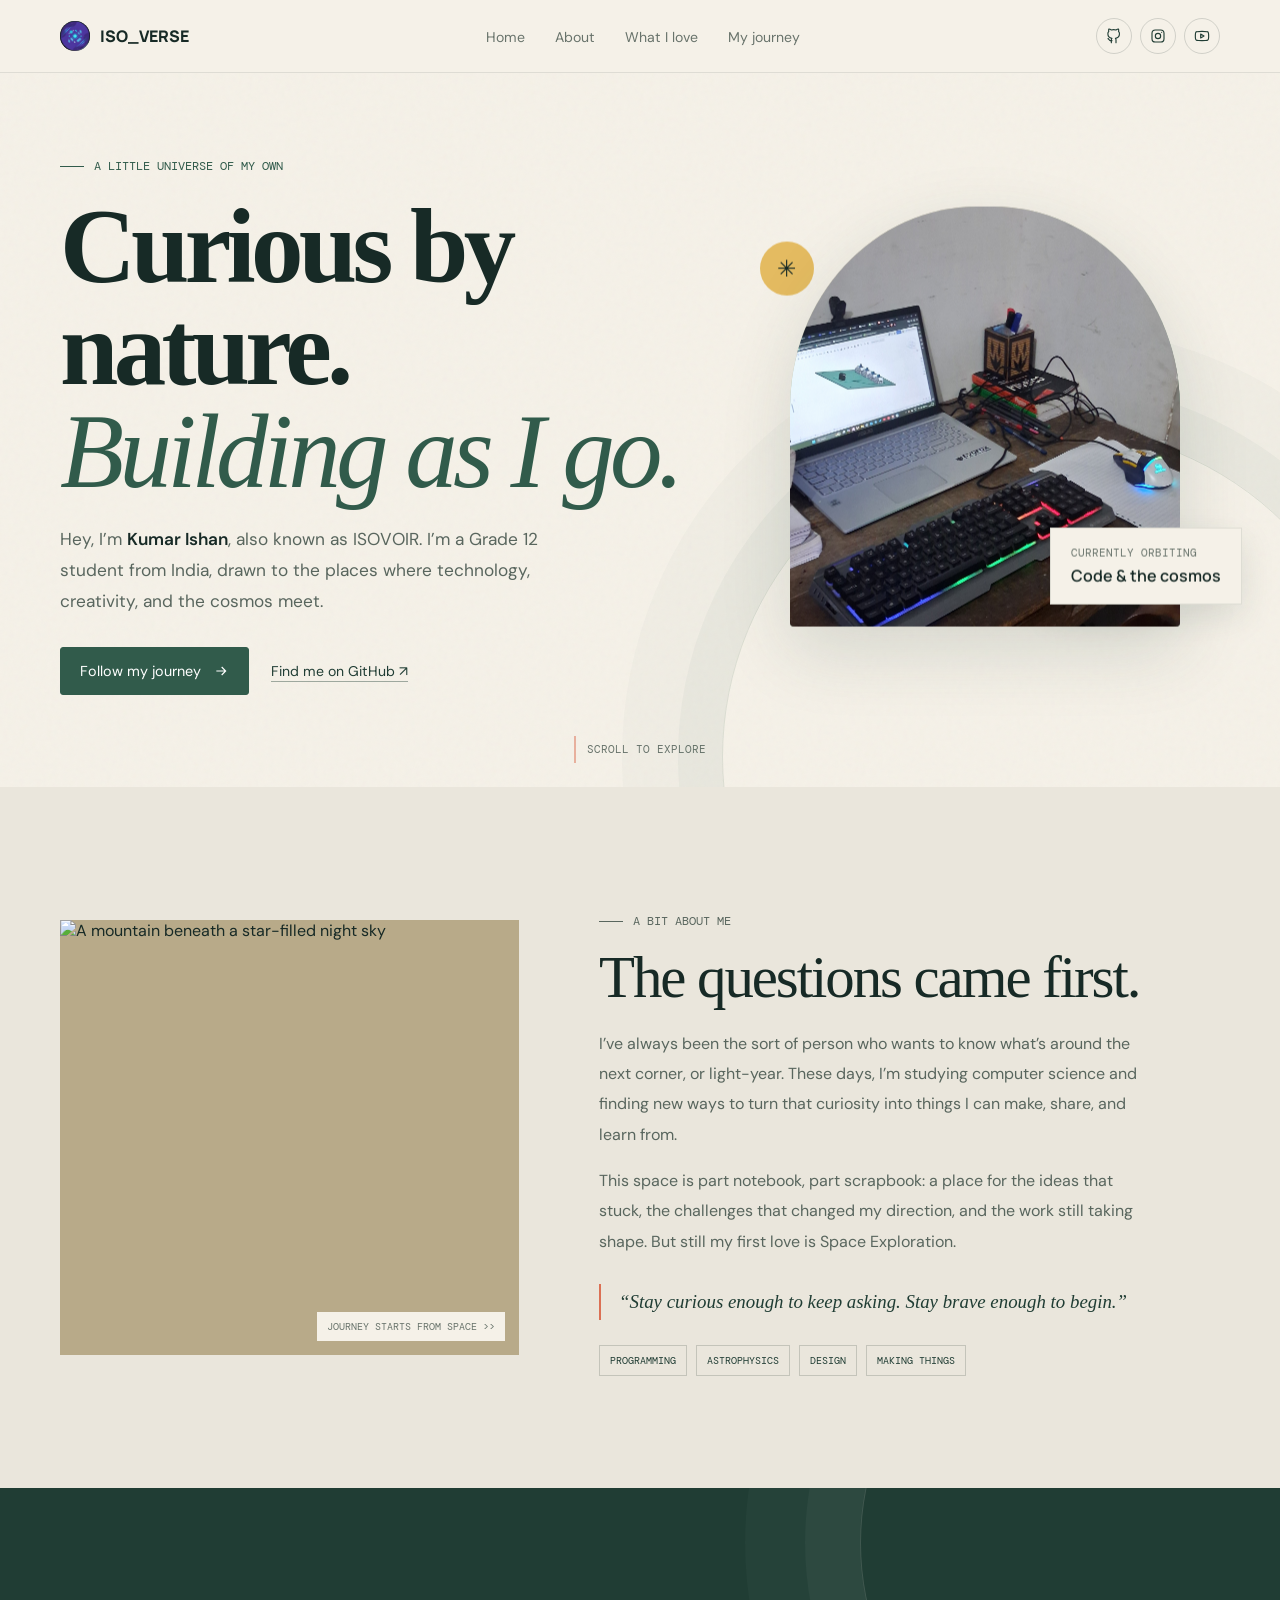
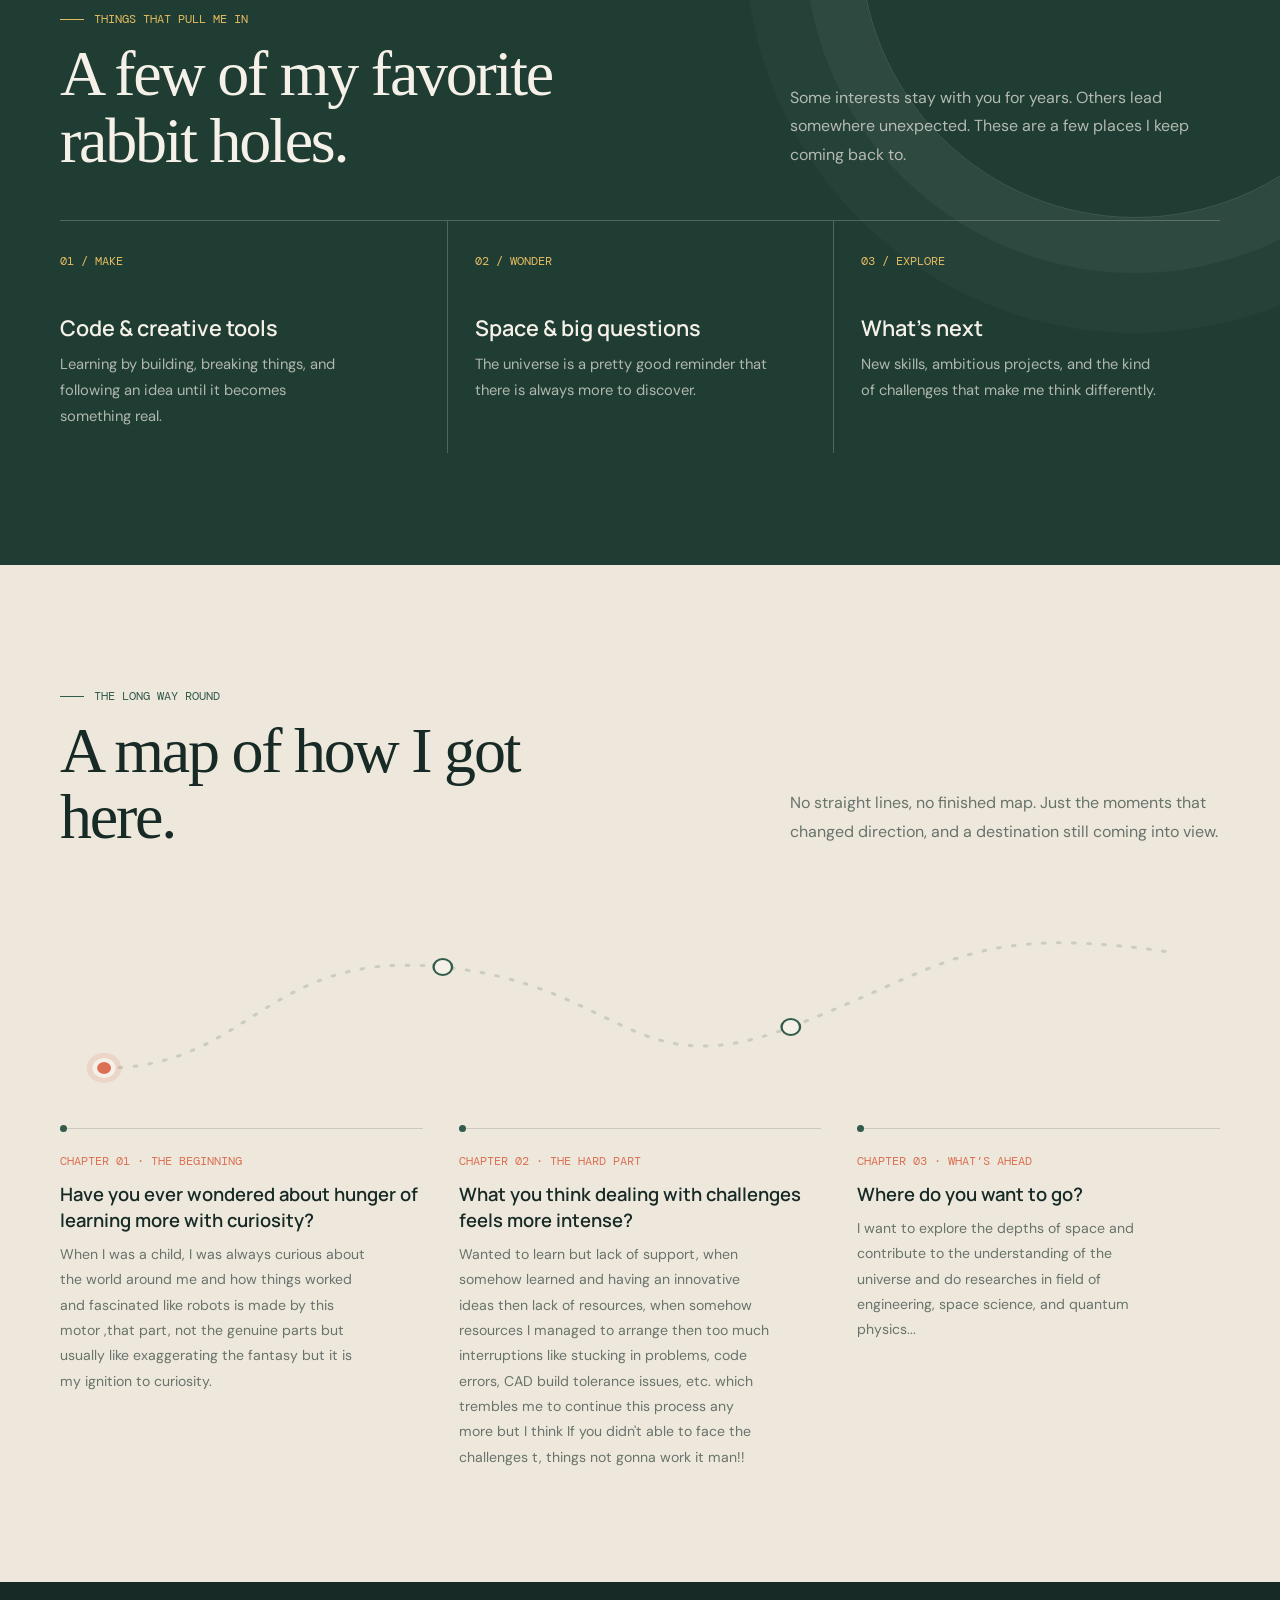
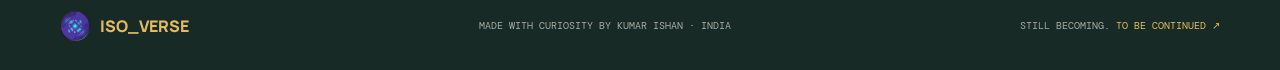
==== ISO_VERSE/index.html @ 8a327688 "fix: rename main.html to index.html" ====
<!DOCTYPE html>
<html lang="en">
<head>
    <meta charset="UTF-8">
    <meta name="viewport" content="width=device-width, initial-scale=1.0">
    <meta name="theme-color" content="#f5f1e8">
    <meta name="description" content="A small corner of the internet by Kumar Ishan: curious about code, the cosmos, and everything in between.">
    <title>ISO_VERSE — Kumar Ishan</title>
    <link rel="preconnect" href="https://fonts.googleapis.com">
    <link rel="preconnect" href="https://fonts.gstatic.com" crossorigin>
    <link href="https://fonts.googleapis.com/css2?family=DM+Mono:wght@400;500&family=DM+Sans:wght@400;500;600;700&family=Manrope:wght@400;500;600;700;800&display=swap" rel="stylesheet">
    <link rel="stylesheet" href="style.css">
</head>
<body>
    <header class="site-header">
        <nav class="shell nav-wrap" aria-label="Main navigation">
            <a class="wordmark" href="#home" aria-label="ISO_VERSE home"><span class="wordmark-mark"><img src="Screenshot_20260929_204925_Instagram.jpg" alt="IV" class="woimg"></span> ISO_VERSE</a>
            <ul class="nav-links">
                <li><a href="#home">Home</a></li>
                <li><a href="#about">About</a></li>
                <li><a href="#now">What I love</a></li>
                <li><a href="#journey">My journey</a></li>
            </ul>
            <div class="nav-social" aria-label="Social profiles">
                <a class="icon-link" href="https://github.com/kumarishan0825" target="_blank" rel="noreferrer" aria-label="GitHub, kumarishan0825">
                    <svg viewBox="0 0 24 24" aria-hidden="true"><path d="M9 19c-4.3 1.4-4.3-2.5-6-3m12 6v-3.9a3.4 3.4 0 0 0-.9-2.6c3-.3 6.1-1.5 6.1-6.7A5.2 5.2 0 0 0 18.8 5a4.8 4.8 0 0 0-.1-3.5S17.5 1.2 15 3a13.3 13.3 0 0 0-7 0C5.5 1.2 4.3 1.5 4.3 1.5A4.8 4.8 0 0 0 4.2 5 5.2 5.2 0 0 0 2.8 8.8c0 5.2 3.1 6.4 6.1 6.7A3.4 3.4 0 0 0 8 18v4"/></svg>
                </a>
                <a class="icon-link" href="https://instagram.com/isovoir" target="_blank" rel="noreferrer" aria-label="Instagram, isovoir">
                    <svg viewBox="0 0 24 24" aria-hidden="true"><rect x="3" y="3" width="18" height="18" rx="5"/><circle cx="12" cy="12" r="4"/><path d="M17.5 6.5h.01"/></svg>
                </a>
                <a class="icon-link" href="https://youtube.com/@IsoVoir" target="_blank" rel="noreferrer" aria-label="YouTube, IsoVoir">
                    <svg viewBox="0 0 24 24" aria-hidden="true"><path d="M22 12s0-3.2-.4-4.7a2.5 2.5 0 0 0-1.8-1.8C18.2 5 12 5 12 5s-6.2 0-7.8.5a2.5 2.5 0 0 0-1.8 1.8C2 8.8 2 12 2 12s0 3.2.4 4.7a2.5 2.5 0 0 0 1.8 1.8C5.8 19 12 19 12 19s6.2 0 7.8-.5a2.5 2.5 0 0 0 1.8-1.8C22 15.2 22 12 22 12Z"/><path d="m10 9 5 3-5 3z"/></svg>
                </a>
            </div>
        </nav>
    </header>

    <main>
        <section class="hero" id="home" aria-labelledby="hero-title">
            <div class="shell hero-grid">
                <div class="hero-copy">
                    <p class="eyebrow">A little universe of my own</p>
                    <h1 id="hero-title">Curious by nature.<br><em>Building as I go.</em></h1>
                    <p class="hero-intro">Hey, I’m <strong>Kumar Ishan</strong>, also known as ISOVOIR. I’m a Grade 12 student from India, drawn to the places where technology, creativity, and the cosmos meet.</p>
                    <div class="hero-actions">
                        <a class="button" href="#journey">Follow my journey <svg viewBox="0 0 24 24" aria-hidden="true"><path d="M5 12h14M13 6l6 6-6 6"/></svg></a>
                        <a class="text-link" href="https://github.com/kumarishan0825" target="_blank" rel="noreferrer">Find me on GitHub ↗</a>
                    </div>
                </div>
                <div class="hero-visual" data-parallax="0.035" aria-label="Portrait image area">
                    <span class="orbit-star" aria-hidden="true">✳</span>
                    <div class="portrait-frame">
                        <img src="inter.jpg" alt="Portrait of Kumar Ishan" onerror="this.hidden=true; this.parentElement.classList.add('is-empty')">
                        <span class="portrait-placeholder">Portrait slot · add your photo as inter.jpg</span>
                    </div>
                    <div class="orbit-note"><span>Currently orbiting</span><strong>Code &amp; the cosmos</strong></div>
                </div>
            </div>
            <div class="scroll-cue" aria-hidden="true">Scroll to explore</div>
        </section>

        <section class="section about" id="about" aria-labelledby="about-title">
            <div class="shell about-grid">
                <div class="about-image reveal">
                    <img src="https://images.unsplash.com/photo-1519681393784-d120267933ba?auto=format&fit=crop&w=1000&q=85" alt="A mountain beneath a star-filled night sky" loading="lazy">
                    <span class="image-caption">Journey starts from space >></span>
                </div>
                <div class="about-copy reveal">
                    <p class="eyebrow">A bit about me</p>
                    <h2 id="about-title">The questions came first.</h2>
                    <p>I’ve always been the sort of person who wants to know what’s around the next corner, or light-year. These days, I’m studying computer science and finding new ways to turn that curiosity into things I can make, share, and learn from.</p>
                    <p>This space is part notebook, part scrapbook: a place for the ideas that stuck, the challenges that changed my direction, and the work still taking shape. But still my first love is Space Exploration.</p>
                    <blockquote>“Stay curious enough to keep asking. Stay brave enough to begin.”</blockquote>
                    <div class="interest-row" aria-label="Interests">
                        <span class="tag">Programming</span><span class="tag">Astrophysics</span><span class="tag">Design</span><span class="tag">Making things</span>
                    </div>
                </div>
            </div>
        </section>

        <section class="section now" id="now" aria-labelledby="now-title">
            <div class="shell">
                <div class="section-heading reveal">
                    <div><p class="eyebrow">Things that pull me in</p><h2 id="now-title">A few of my favorite rabbit holes.</h2></div>
                    <p>Some interests stay with you for years. Others lead somewhere unexpected. These are a few places I keep coming back to.</p>
                </div>
                <div class="now-grid reveal">
                    <article class="now-item"><span class="now-number">01 / MAKE</span><h3>Code &amp; creative tools</h3><p>Learning by building, breaking things, and following an idea until it becomes something real.</p></article>
                    <article class="now-item"><span class="now-number">02 / WONDER</span><h3>Space &amp; big questions</h3><p>The universe is a pretty good reminder that there is always more to discover.</p></article>
                    <article class="now-item"><span class="now-number">03 / EXPLORE</span><h3>What’s next</h3><p>New skills, ambitious projects, and the kind of challenges that make me think differently.</p></article>
                </div>
            </div>
        </section>

        <section class="section journey" id="journey" aria-labelledby="journey-title">
            <div class="shell">
                <div class="section-heading reveal">
                    <div><p class="eyebrow">The long way round</p><h2 id="journey-title">A map of how I got here.</h2></div>
                    <p>No straight lines, no finished map. Just the moments that changed direction, and a destination still coming into view.</p>
                </div>
                <div class="journey-map reveal" aria-label="An animated path connecting three chapters of Kumar Ishan's journey">
                    <svg class="map-svg" viewBox="0 0 1000 235" preserveAspectRatio="none" role="img" aria-labelledby="map-title map-desc">
                        <title id="map-title">My journey so far</title>
                        <desc id="map-desc">A curved route connects an early curiosity, a learning challenge, and a future goal. A marker travels along the route as you scroll.</desc>
                        <path class="map-base" d="M38 174 C165 174 176 55 330 73 S493 194 630 133 S785 28 962 59"/>
                        <path class="map-progress" d="M38 174 C165 174 176 55 330 73 S493 194 630 133 S785 28 962 59"/>
                        <circle class="map-stop" cx="38" cy="174" r="8"/><circle class="map-stop" cx="330" cy="73" r="8"/><circle class="map-stop" cx="630" cy="133" r="8"/>
                        <circle class="map-marker-halo" cx="0" cy="0" r="15"/><circle class="map-marker" cx="0" cy="0" r="8"/>
                    </svg>
                </div>
                <div class="journey-stops reveal">
                    <article class="journey-stop"><span class="year">CHAPTER 01 · THE BEGINNING</span><h3>Have you ever wondered about hunger of learning more with curiosity?</h3><p>When I was a child, I was always curious about the world around me and how things worked and fascinated like robots is made by this motor ,that part, not the genuine parts but usually like exaggerating the fantasy but it is my ignition to curiosity.</p></article>
                    <article class="journey-stop"><span class="year">CHAPTER 02 · THE HARD PART</span><h3>What you think dealing with challenges feels more intense?</h3><p>Wanted to learn but lack of support, when somehow learned and having an innovative ideas then lack of resources, when somehow resources I managed to arrange then too much interruptions like stucking in problems, code errors, CAD build tolerance issues, etc. which trembles me to continue this process any more but I think If you didn't able to face the challenges t, things not gonna work it man!!</p></article>
                    <article class="journey-stop"><span class="year">CHAPTER 03 · WHAT’S AHEAD</span><h3>Where do you want to go?</h3><p>I want to explore the depths of space and contribute to the understanding of the universe and do researches in field of engineering, space science, and quantum physics...</p></article>
                </div>


        </section>
    </main>

    <footer class="site-footer">
        <div class="shell footer-inner"><a class="wordmark" href="#home"><span class="wordmark-mark"><img src="Screenshot_20260929_204925_Instagram.jpg" alt="IV" class="woimg"></span> ISO_VERSE</a><span class="footer-note">Made with curiosity by Kumar Ishan · India</span><span class="footer-note">Still becoming. <a href="#journey">To be continued ↗</a></span></div>
    </footer>

    <script src="script.js"></script>
</body>
</html>
---- ISO_VERSE/style.css ----
:root {
            color-scheme: light;
            --paper: #f5f1e8;
            --ink: #172a26;
            --muted: #68736b;
            --green: #315b4b;
            --green-dark: #203d34;
            --coral: #db7054;
            --yellow: #e4bb61;
            --line: rgba(23, 42, 38, .16);
            --serif: Georgia, "Times New Roman", serif;
            --sans: "DM Sans", sans-serif;
            --display: "Manrope", sans-serif;
            --mono: "DM Mono", monospace;
            --page-width: 1160px;
        }

        *, *::before, *::after { box-sizing: border-box; }
        html { scroll-behavior: smooth; scroll-padding-top: 94px; }
        body {
            margin: 0;
            background: var(--paper);
            color: var(--ink);
            font-family: var(--sans);
            -webkit-font-smoothing: antialiased;
        }
        body::before {
            position: fixed;
            inset: 0;
            z-index: -1;
            pointer-events: none;
            content: "";
            opacity: .24;
            background-image: url("data:image/svg+xml,%3Csvg viewBox='0 0 180 180' xmlns='http://www.w3.org/2000/svg'%3E%3Cfilter id='n'%3E%3CfeTurbulence type='fractalNoise' baseFrequency='.92' numOctaves='3' stitchTiles='stitch'/%3E%3C/filter%3E%3Crect width='100%25' height='100%25' filter='url(%23n)' opacity='.13'/%3E%3C/svg%3E");
        }
        a { color: inherit; }
        img { display: block; max-width: 100%; }
        .shell { width: min(var(--page-width), calc(100% - 64px)); margin-inline: auto; }
        .eyebrow, .nav-label, .section-index, .tag, .year, .footer-note {
            font-family: var(--mono);
            font-size: .72rem;
            letter-spacing: 0;
            text-transform: uppercase;
        }
        .eyebrow { display: flex; align-items: center; gap: 10px; color: var(--green); }
        .eyebrow::before { width: 24px; height: 1px; background: currentColor; content: ""; }

        .site-header {
            position: sticky;
            top: 0;
            z-index: 10;
            border-bottom: 1px solid rgba(23, 42, 38, .1);
            background: rgba(245, 241, 232, .9);
            backdrop-filter: blur(16px);
        }
        .nav-wrap { min-height: 72px; display: flex; align-items: center; justify-content: space-between; gap: 24px; }
        .wordmark { display: inline-flex; align-items: center; gap: 10px; text-decoration: none; font: 800 1rem var(--display); }
        .wordmark-mark { width: 30px; aspect-ratio: 1; display: grid; place-items: center; border-radius: 50%; background: var(--green); color: var(--paper); font: 500 .78rem var(--mono); }
        .nav-links { display: flex; align-items: center; gap: 30px; margin: 0; padding: 0; list-style: none; }
        .nav-links a { color: var(--muted); font-size: .88rem; text-decoration: none; transition: color .2s ease; }
        .nav-links a:hover, .nav-links a[aria-current="location"] { color: var(--coral); }
        .nav-social { display: flex; gap: 8px; }
        .icon-link { width: 36px; height: 36px; display: grid; place-items: center; border: 1px solid var(--line); border-radius: 50%; color: var(--green-dark); transition: color .2s, background .2s, transform .2s; }
        .icon-link:hover { transform: translateY(-2px); background: var(--green); color: white; }
        .icon-link svg { width: 16px; height: 16px; fill: none; stroke: currentColor; stroke-width: 1.7; stroke-linecap: round; stroke-linejoin: round; }

        .hero { position: relative; min-height: 670px; display: grid; align-items: center; overflow: hidden; }
        .hero::after { position: absolute; right: -8vw; bottom: -300px; width: 660px; aspect-ratio: 1; border: 1px solid rgba(49, 91, 75, .13); border-radius: 50%; box-shadow: 0 0 0 44px rgba(49, 91, 75, .035), 0 0 0 100px rgba(49, 91, 75, .025); content: ""; pointer-events: none; }
        .hero-grid { position: relative; z-index: 1; display: grid; grid-template-columns: 1.15fr .85fr; align-items: center; gap: 54px; padding-block: 74px 92px; }
        .hero-copy { animation: arrive .8s both; }
        .hero h1 { max-width: 760px; margin: 22px 0 20px; font: 600 clamp(3.5rem, 8.2vw, 7.15rem)/.98 var(--serif); letter-spacing: -.045em; }
        .hero h1 em { color: var(--green); font-weight: 400; }
        .hero-intro { max-width: 510px; margin: 0; color: #59665e; font-size: 1.08rem; line-height: 1.8; }
        .hero-intro strong { color: var(--ink); font-weight: 600; }
        .hero-actions { display: flex; flex-wrap: wrap; align-items: center; gap: 22px; margin-top: 30px; }
        .button { display: inline-flex; min-height: 48px; align-items: center; justify-content: center; gap: 12px; padding: 0 19px; border: 1px solid var(--green); border-radius: 3px; background: var(--green); color: white; font-size: .9rem; text-decoration: none; transition: background .2s, transform .2s; }
        .button:hover { transform: translateY(-2px); background: var(--green-dark); }
        .button svg { width: 16px; height: 16px; fill: none; stroke: currentColor; stroke-width: 1.7; }
        .text-link { color: var(--green-dark); font-size: .88rem; text-decoration-color: rgba(32, 61, 52, .4); text-underline-offset: 5px; }
        .hero-visual { position: relative; min-height: 440px; display: grid; place-items: center; animation: arrive .9s .12s both; }
        .portrait-frame { position: relative; width: min(100%, 390px); height: 420px; overflow: hidden; border-radius: 48% 48% 4px 4px; background: linear-gradient(150deg, #d7c49a 0%, #78907a 45%, #304f45 100%); box-shadow: 0 24px 70px rgba(32, 61, 52, .15); }
        .portrait-frame img { width: 100%; height: 100%; object-fit: cover; object-position: center; }
        .portrait-placeholder { position: absolute; inset: auto 0 0; display: none; min-height: 36%; align-items: end; padding: 22px; background: linear-gradient(transparent, rgba(23, 42, 38, .68)); color: white; font: .72rem var(--mono); text-transform: uppercase; }
        .portrait-frame.is-empty .portrait-placeholder { display: flex; }
        .orbit-note { position: absolute; right: -22px; bottom: 32px; max-width: 205px; padding: 17px 20px; border: 1px solid rgba(23, 42, 38, .1); background: var(--paper); box-shadow: 0 12px 34px rgba(32, 61, 52, .12); }
        .orbit-note span { display: block; color: var(--muted); font: .67rem var(--mono); text-transform: uppercase; }
        .orbit-note strong { display: block; margin-top: 5px; font: 600 1rem var(--display); }
        .orbit-star { position: absolute; top: 45px; left: 10px; width: 54px; height: 54px; display: grid; place-items: center; border-radius: 50%; background: var(--yellow); color: var(--ink); font-size: 1.45rem; }
        .scroll-cue { position: absolute; bottom: 24px; left: 50%; display: flex; align-items: center; gap: 11px; transform: translateX(-50%); color: var(--muted); font: .66rem var(--mono); text-transform: uppercase; }
        .scroll-cue::before { width: 1px; height: 27px; background: var(--coral); content: ""; }

        .section { padding-block: 112px; }
        .section-heading { display: grid; grid-template-columns: 1fr 1fr; align-items: end; gap: 36px; margin-bottom: 46px; }
        .section-heading h2 { max-width: 570px; margin: 14px 0 0; font: 500 clamp(2.6rem, 5vw, 4.7rem)/1.04 var(--serif); letter-spacing: -.035em; }
        .section-heading > p { max-width: 430px; justify-self: end; margin: 0 0 4px; color: var(--muted); font-size: 1rem; line-height: 1.8; }

        .about { background: #eae6dc; }
        .about-grid { display: grid; grid-template-columns: .85fr 1.15fr; align-items: center; gap: 80px; }
        .about-image { position: relative; min-height: 435px; overflow: hidden; background: #b8aa89; }
        .about-image img { position: absolute; width: 100%; height: 100%; object-fit: cover; }
        .image-caption { position: absolute; right: 14px; bottom: 14px; padding: 8px 10px; background: var(--paper); color: var(--muted); font: .64rem var(--mono); text-transform: uppercase; }
        .about-copy h2 { margin: 14px 0 20px; font: 500 clamp(2.45rem, 4.6vw, 4.25rem)/1.05 var(--serif); letter-spacing: -.035em; }
        .about-copy > p { max-width: 540px; color: #59665e; line-height: 1.9; }
        .about-copy blockquote { margin: 27px 0 0; padding: 3px 0 3px 18px; border-left: 2px solid var(--coral); color: var(--green-dark); font: italic 1.18rem/1.6 var(--serif); }
        .interest-row { display: flex; flex-wrap: wrap; gap: 9px; margin-top: 25px; }
        .tag { padding: 8px 10px; border: 1px solid rgba(23, 42, 38, .18); color: var(--green-dark); font-size: .65rem; }

        .now { position: relative; overflow: hidden; background: var(--green-dark); color: var(--paper); }
        .now::before { position: absolute; top: -220px; right: -130px; width: 550px; aspect-ratio: 1; border: 1px solid rgba(245, 241, 232, .15); border-radius: 50%; box-shadow: 0 0 0 55px rgba(245, 241, 232, .035), 0 0 0 115px rgba(245, 241, 232, .025); content: ""; }
        .now .eyebrow { color: var(--yellow); }
        .now .section-heading > p { color: rgba(245, 241, 232, .69); }
        .now-grid { position: relative; display: grid; grid-template-columns: repeat(3, 1fr); gap: 0; border-top: 1px solid rgba(245, 241, 232, .23); }
        .now-item { min-height: 230px; padding: 28px 28px 24px 0; }
        .now-item + .now-item { padding-left: 27px; border-left: 1px solid rgba(245, 241, 232, .23); }
        .now-number { color: var(--yellow); font: .72rem var(--mono); }
        .now-item h3 { margin: 43px 0 10px; font: 600 1.35rem var(--display); }
        .now-item p { max-width: 300px; margin: 0; color: rgba(245, 241, 232, .68); font-size: .92rem; line-height: 1.75; }

        .journey { position: relative; overflow: hidden; background: #eee8dc; }
        .journey .section-heading { margin-bottom: 23px; }
        .journey-map { position: relative; margin-top: 22px; padding: 20px 0 0; }
        .map-svg { display: block; width: 100%; height: 235px; overflow: visible; }
        .map-base, .map-progress { fill: none; stroke-linecap: round; stroke-width: 3; }
        .map-base { stroke: rgba(49, 91, 75, .19); stroke-dasharray: 2 11; }
        .map-progress { stroke: var(--coral); stroke-width: 2.5; }
        .map-marker { fill: var(--coral); stroke: var(--paper); stroke-width: 4; }
        .map-marker-halo { fill: rgba(219, 112, 84, .16); }
        .map-stop { fill: var(--paper); stroke: var(--green); stroke-width: 2; }
        .journey-stops { display: grid; grid-template-columns: repeat(3, 1fr); gap: 36px; margin-top: -1px; }
        .journey-stop { position: relative; padding-top: 20px; border-top: 1px solid var(--line); }
        .journey-stop::before { position: absolute; top: -4px; left: 0; width: 7px; height: 7px; border-radius: 50%; background: var(--green); content: ""; }
        .year { color: var(--coral); }
        .journey-stop h3 { margin: 11px 0 9px; font: 600 1.15rem var(--display); }
        .journey-stop p { max-width: 310px; margin: 0; color: var(--muted); font-size: .88rem; line-height: 1.8; }
        .journey-tip { display: inline-block; margin-top: 35px; color: var(--muted); font: .66rem var(--mono); text-transform: uppercase; }

        .site-footer { padding-block: 29px; background: var(--ink); color: var(--paper); }
        .footer-inner { display: flex; align-items: center; justify-content: space-between; gap: 24px; }
        .footer-note { color: rgba(245, 241, 232, .65); font-size: .64rem; }
        .footer-inner a { color: var(--yellow); text-decoration: none; }
        .reveal { opacity: 0; transform: translateY(22px); transition: opacity .7s ease, transform .7s ease; }
        .reveal.is-visible { opacity: 1; transform: translateY(0); }
        @keyframes arrive { from { opacity: 0; transform: translateY(14px); } to { opacity: 1; transform: translateY(0); } }
        @media (min-width: 1400px) { .hero { min-height: 740px; } }
        @media (max-width: 820px) {
            .shell { width: min(100% - 40px, var(--page-width)); }
            .nav-links { gap: 16px; }
            .hero { min-height: 0; }
            .hero-grid { grid-template-columns: 1fr .82fr; gap: 22px; padding-block: 75px 100px; }
            .hero-visual { min-height: 360px; }
            .portrait-frame { height: 340px; }
            .orbit-note { right: -10px; }
            .section { padding-block: 85px; }
            .about-grid { gap: 40px; }
            .about-image { min-height: 380px; }
        }
        @media (max-width: 620px) {
            html { scroll-padding-top: 78px; }
            .shell { width: calc(100% - 36px); }
            .nav-wrap { min-height: 64px; flex-wrap: wrap; gap: 0; padding-block: 9px; }
            .wordmark { font-size: .92rem; }
            .nav-social { margin-left: auto; }
            .nav-links { order: 3; width: 100%; justify-content: space-between; gap: 8px; padding-top: 8px; }
            .nav-links a { font-size: .78rem; }
            .icon-link { width: 31px; height: 31px; }
            .hero-grid { grid-template-columns: 1fr; gap: 35px; padding-block: 62px 92px; }
            .hero h1 { max-width: 500px; font-size: clamp(3.5rem, 17vw, 5.2rem); }
            .hero-intro { font-size: 1rem; }
            .hero-visual { width: min(100%, 390px); min-height: 365px; justify-self: center; }
            .portrait-frame { width: 78%; height: 355px; }
            .orbit-star { left: 0; top: 32px; }
            .orbit-note { right: 0; bottom: 20px; }
            .scroll-cue { bottom: 20px; }
            .section { padding-block: 72px; }
            .section-heading { grid-template-columns: 1fr; gap: 17px; margin-bottom: 34px; }
            .section-heading h2 { font-size: clamp(2.6rem, 12vw, 3.7rem); }
            .section-heading > p { justify-self: start; }
            .about-grid { grid-template-columns: 1fr; gap: 35px; }
            .about-image { min-height: 330px; }
            .about-copy h2 { font-size: 3rem; }
            .now-grid { grid-template-columns: 1fr; }
            .now-item { min-height: auto; padding: 24px 0; }
            .now-item + .now-item { padding-left: 0; border-left: 0; border-top: 1px solid rgba(245, 241, 232, .23); }
            .now-item h3 { margin-top: 22px; }
            .map-svg { height: 150px; }
            .journey-stops { grid-template-columns: 1fr; gap: 25px; }
            .journey-stop p { max-width: 100%; }
            .journey-tip { line-height: 1.7; }
            .footer-inner { align-items: flex-start; flex-direction: column; gap: 10px; }
        }
        @media (prefers-reduced-motion: reduce) {
            *, *::before, *::after { scroll-behavior: auto !important; animation-duration: .01ms !important; animation-iteration-count: 1 !important; transition-duration: .01ms !important; }
            .reveal { opacity: 1; transform: none; }
        }

        .woimg{
            border-radius: 50%;
        }
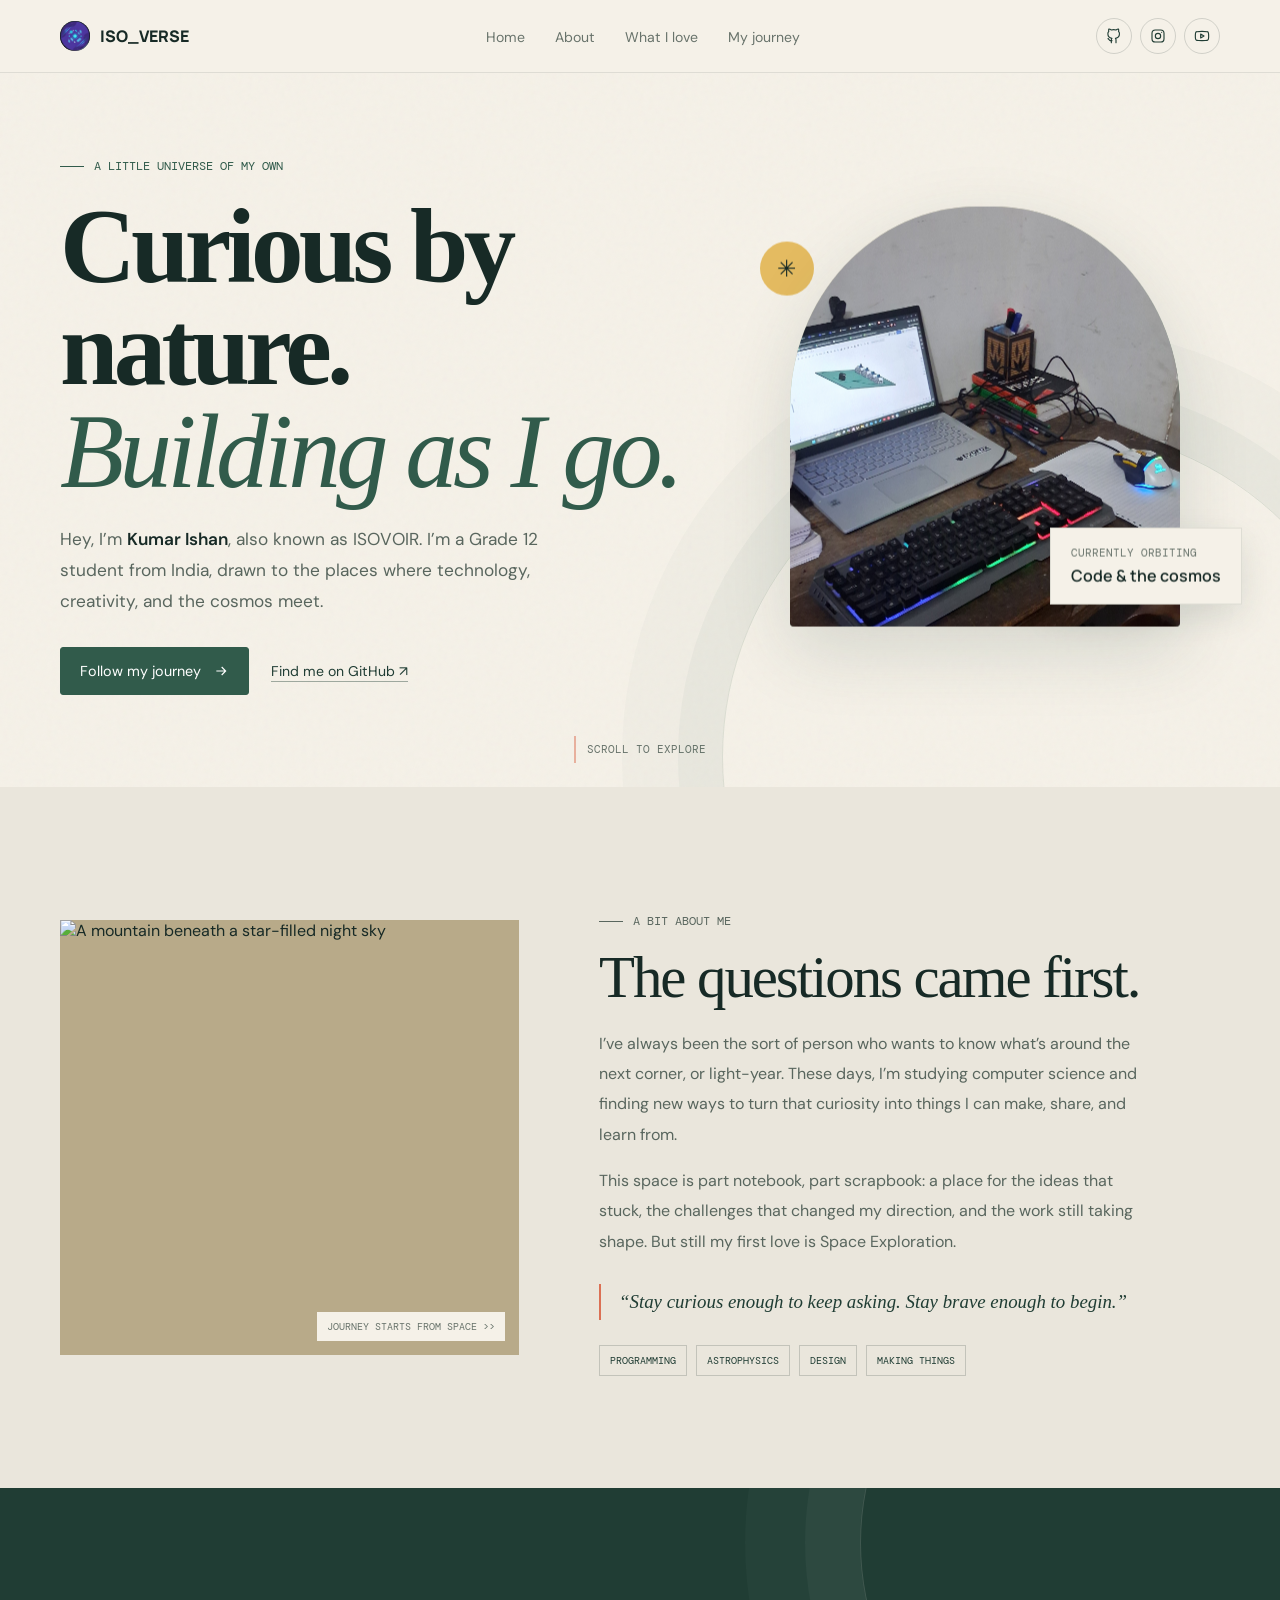
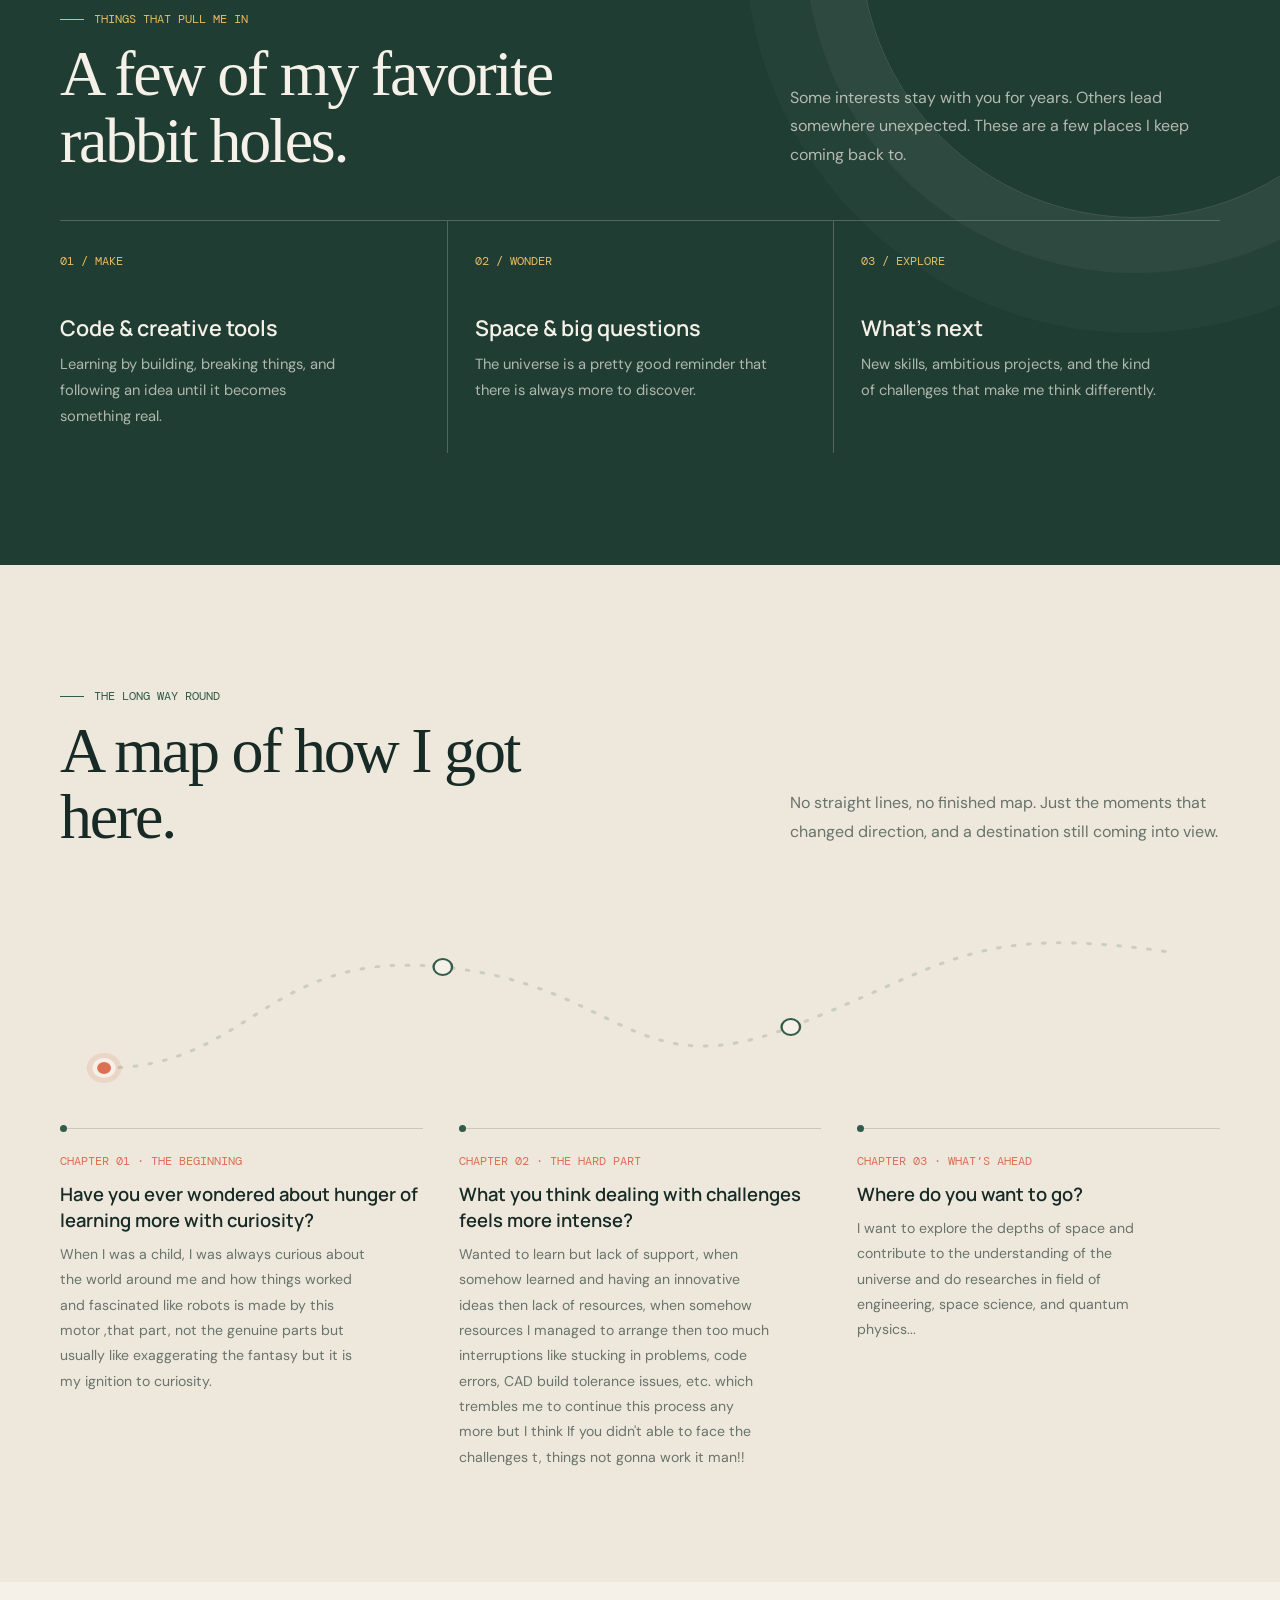
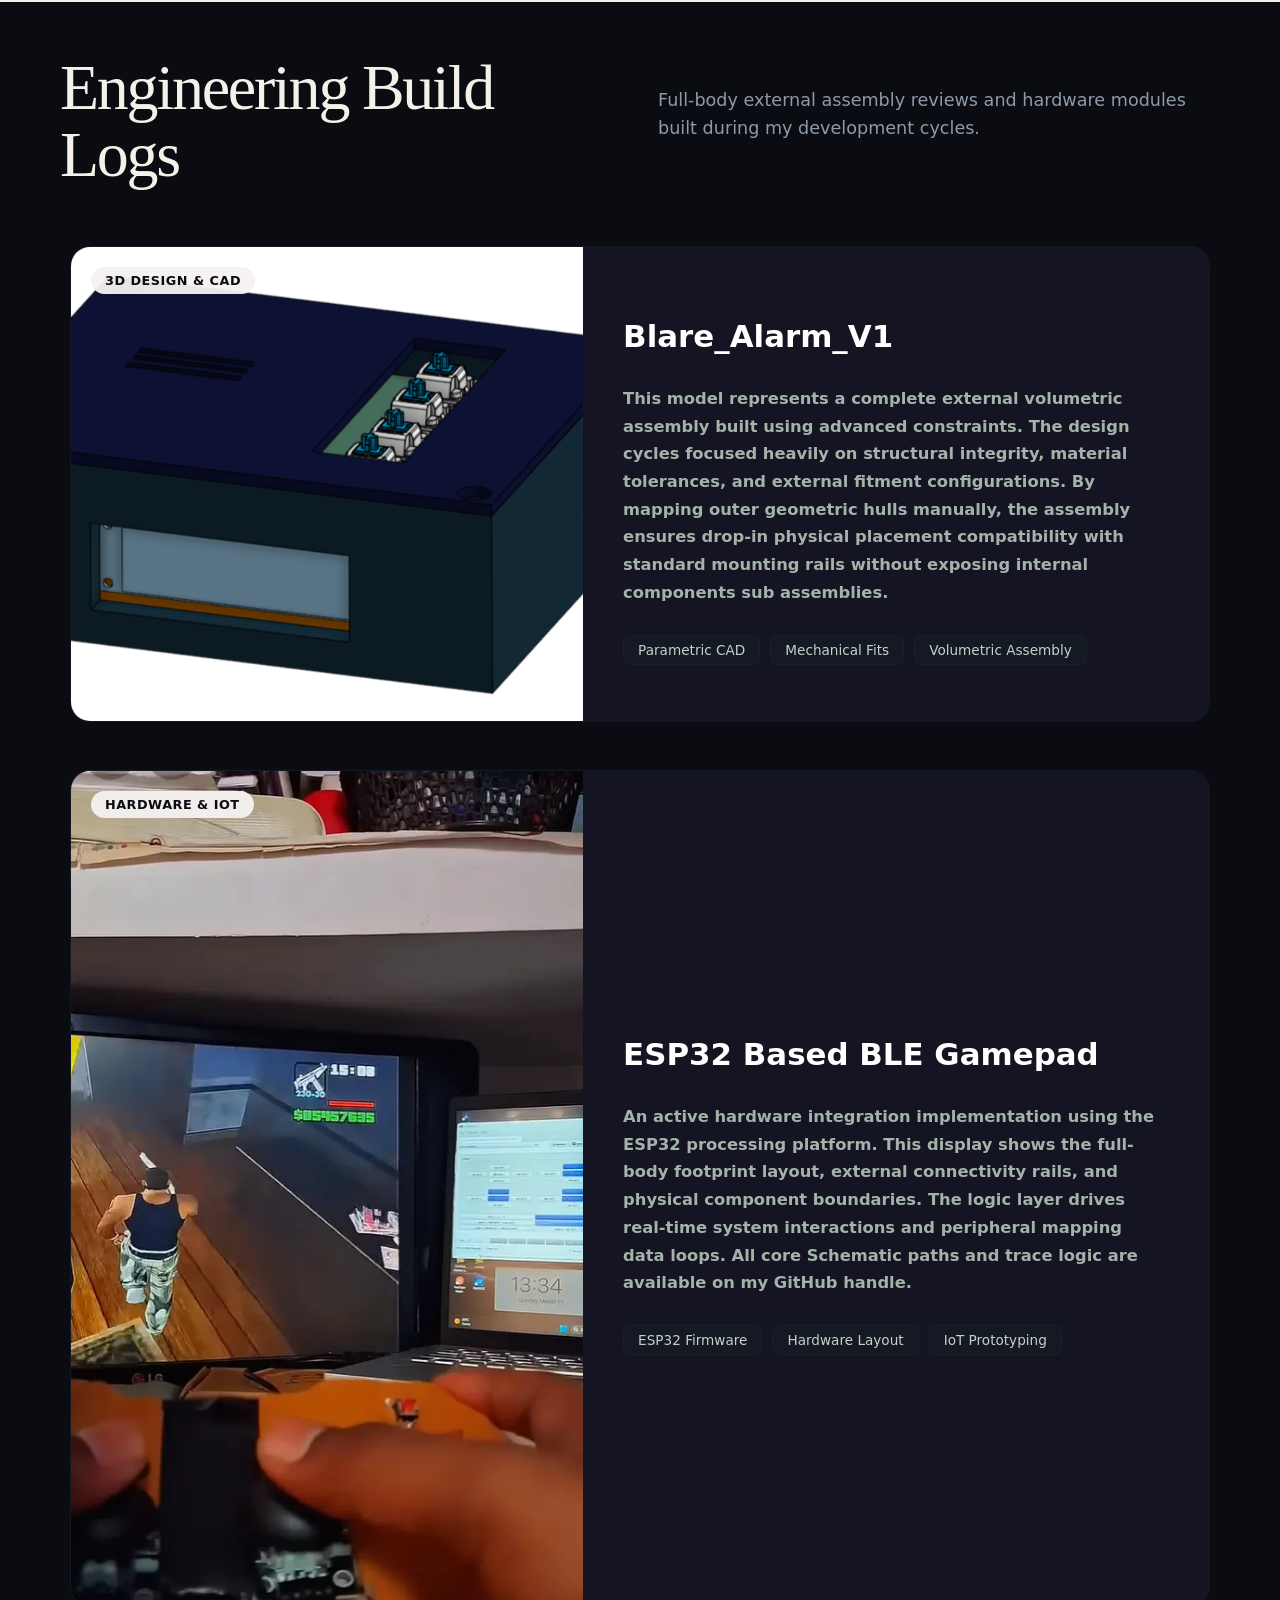
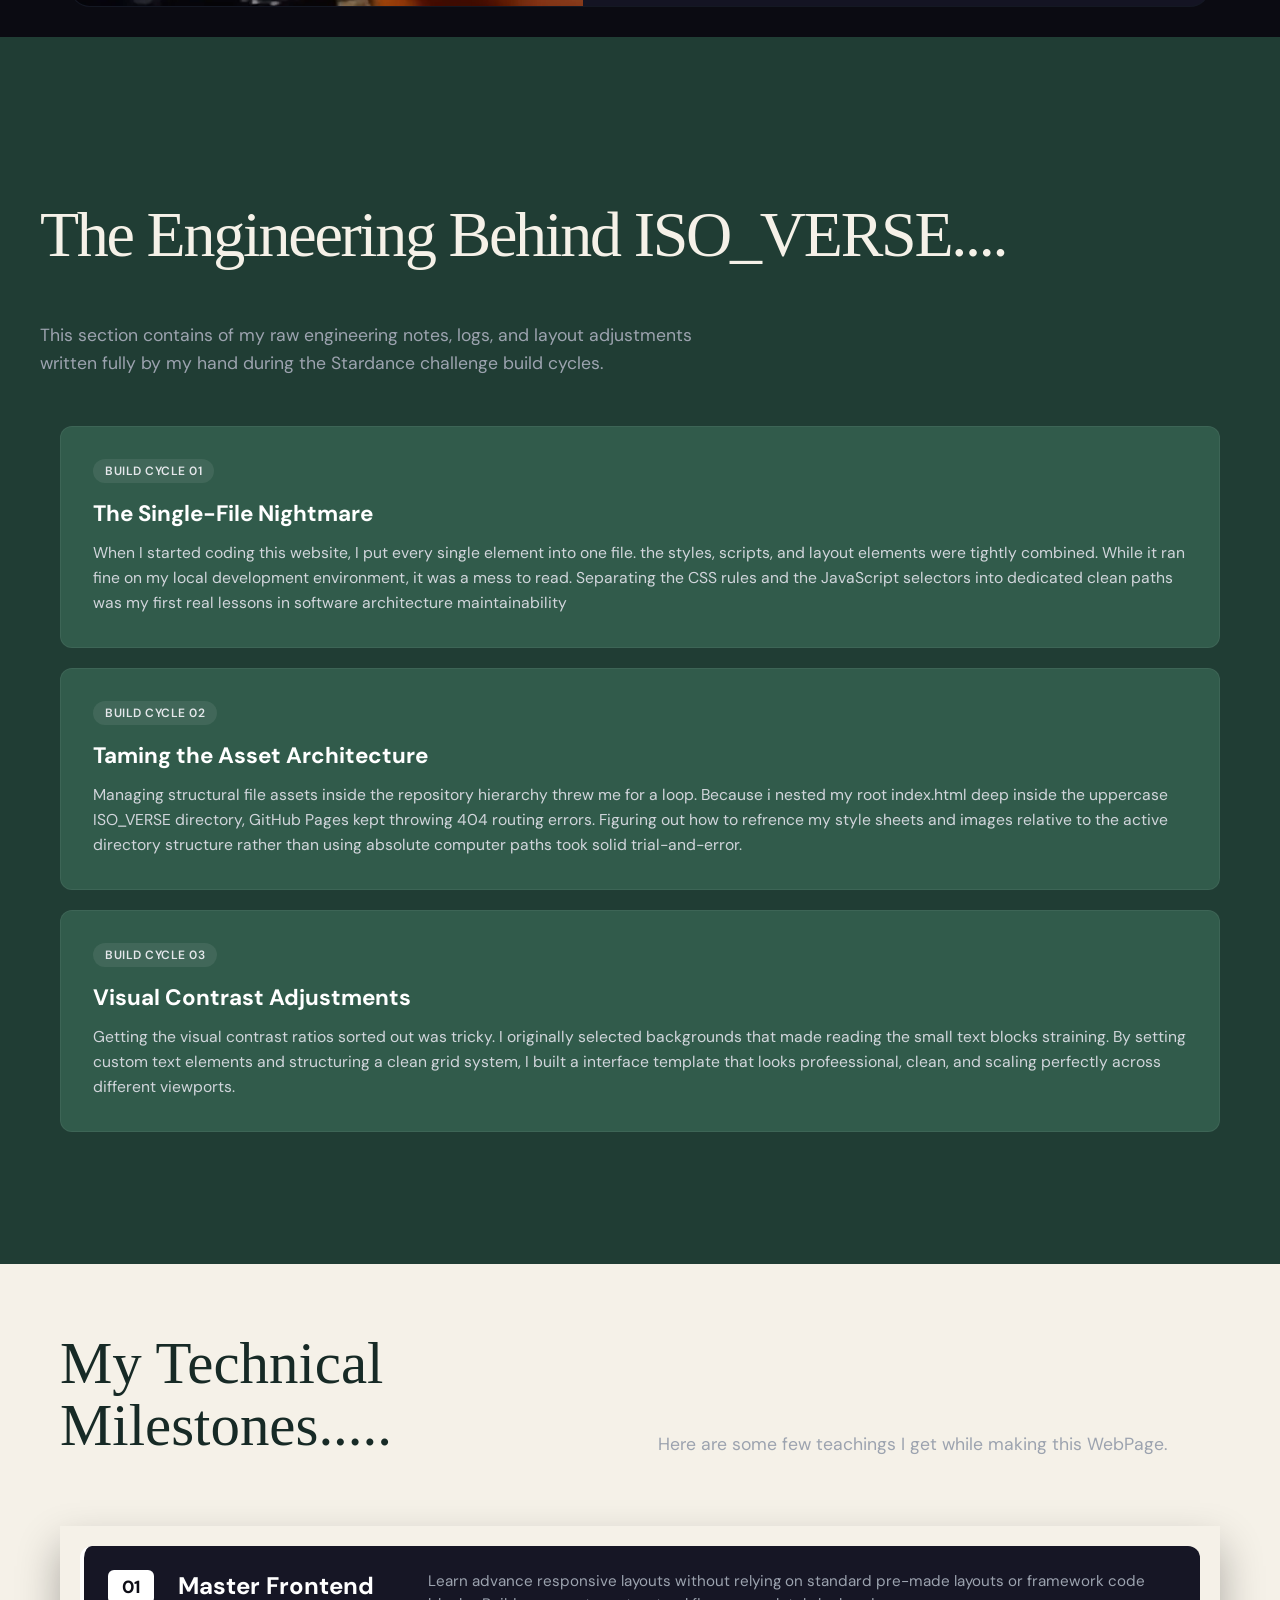
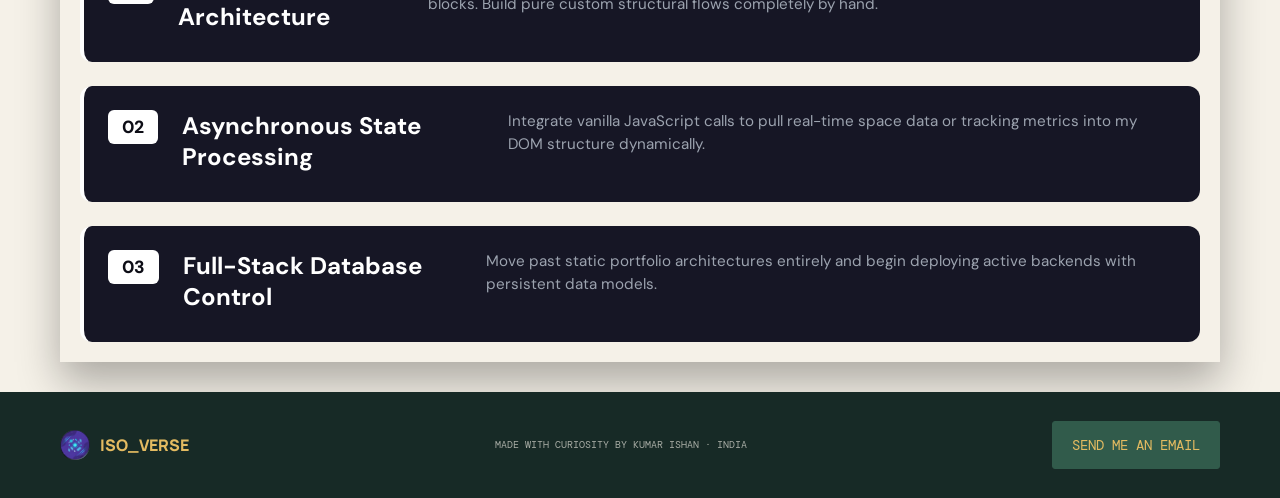
==== commit 8eab3052: "feat: add projects showcase, technical logs, roadmap, and glass blur header" ====
--- a/ISO_VERSE/index.html
+++ b/ISO_VERSE/index.html
@@ -113,15 +113,122 @@
                     <article class="journey-stop"><span class="year">CHAPTER 02 · THE HARD PART</span><h3>What you think dealing with challenges feels more intense?</h3><p>Wanted to learn but lack of support, when somehow learned and having an innovative ideas then lack of resources, when somehow resources I managed to arrange then too much interruptions like stucking in problems, code errors, CAD build tolerance issues, etc. which trembles me to continue this process any more but I think If you didn't able to face the challenges t, things not gonna work it man!!</p></article>
                     <article class="journey-stop"><span class="year">CHAPTER 03 · WHAT’S AHEAD</span><h3>Where do you want to go?</h3><p>I want to explore the depths of space and contribute to the understanding of the universe and do researches in field of engineering, space science, and quantum physics...</p></article>
                 </div>
-
-
-        </section>
+        </section>
+
+        <section id="engineering-showcase" class="ishan-showcase-universe">
+            <div class="showcase-wrapper-box">
+                <div class="headpic">
+                    <h2 class="showcase-core-title">Engineering Build Logs</h2>
+                    <p class="showcase-core-subtitle">Full-body external assembly reviews and hardware modules built during my development cycles.</p>
+                </div>
+
+                <div class="project-showcase-grid">
+                    <div class="showcase-card">
+                        <div class="image-frame-container">
+                            <img src="COMP.png" alt="Full Body CAD Model Design" class="showcase-media-node">
+                            <span class="project-category-badge">3D Design & CAD</span>
+                        </div>
+                        <div class="showcase-content-block">
+                            <h3>Blare_Alarm_V1</h3>
+                            <p class="project-description-text">
+                                This model represents a complete external volumetric assembly built using advanced constraints.
+                                The design cycles focused heavily on structural integrity, material tolerances, and external fitment configurations.
+                                By mapping outer geometric hulls manually, the assembly ensures drop-in physical placement compatibility with standard mounting rails without exposing internal components sub assemblies.
+                            </p>
+                            <div class="tech-pill-row">
+                                <span>Parametric CAD</span>
+                                <span>Mechanical Fits</span>
+                                <span>Volumetric Assembly</span>
+                            </div>
+                        </div>
+                    </div>
+                    
+                    <div class="showcase-card">
+                        <div class="image-frame-container">
+                            <img src="img.webp" alt="ESP32 Physical Module Build" class="showcase-media-node">
+                            <span class="project-category-badge">Hardware & IoT</span>
+                        </div>
+                        <div class="showcase-content-block">
+                            <h3>ESP32 Based BLE Gamepad</h3>
+                            <p class="project-description-text">
+                                An active hardware integration implementation using the ESP32 processing platform.
+                                This display shows the full-body footprint layout, external connectivity rails, and physical component boundaries.
+                                The logic layer drives real-time system interactions and peripheral mapping data loops. All core Schematic paths and trace logic are available on my GitHub handle. 
+                            </p>
+                            <div class="tech-pill-row">
+                                <span>ESP32 Firmware</span>
+                                <span>Hardware Layout</span>
+                                <span>IoT Prototyping</span>
+                            </div>
+                        </div>
+                    </div>
+
+                </div>
+            </div>
+        </section>
+
+        <section class="section shane-custom-universe" id="my-raw-journey">
+            <div class="inner-universe-box">
+                <h2 class="universe-title1">The Engineering Behind ISO_VERSE....</h2>
+                <p class="universe-intro">This section contains of my raw engineering notes, logs, and layout adjustments written fully by my hand during the Stardance challenge build cycles.</p>
+            
+            <div class="universe-grid-system">
+                <div class="devlog-node">
+                    <span class="node-tag">Build Cycle 01</span>
+                    <h3>The Single-File Nightmare</h3>
+                    <p>When I started coding this website, I put every single element into one file. the styles, scripts, and layout elements were tightly combined. While it ran fine on my local development environment, it was a mess to read. Separating the CSS rules and the JavaScript selectors into dedicated clean paths was my first real lessons in software architecture maintainability</p>
+                </div>
+
+                <div class="devlog-node">
+                    <span class="node-tag">Build Cycle 02</span>
+                    <h3>Taming the Asset Architecture</h3>
+                    <p>Managing structural file assets inside the repository hierarchy threw me for a loop. Because i nested my root index.html deep inside the uppercase ISO_VERSE directory, GitHub Pages kept throwing 404 routing errors. Figuring out how to refrence my style sheets and images relative to the active directory structure rather than using absolute computer paths took solid trial-and-error.</p>
+
+            </div>   
+            <div class="devlog-node">
+                <span class="node-tag">Build Cycle 03</span>
+                <h3>Visual Contrast Adjustments</h3>
+                <p>Getting the visual contrast ratios sorted out was tricky. I originally selected backgrounds that made reading the small text blocks straining. By setting custom text elements and structuring a clean grid system, I built a interface template that looks profeessional, clean, and scaling perfectly across different viewports.</p>
+            </div>
+        </div>
+        </div>
+            </section>
+
+     <section id="shane-milestone-map" class="roadmap-universe-section">
+        <div class="inner-universe-box">
+
+            <div class="unibox">
+            <h2 class="universe-title2">My Technical Milestones.....</h2>
+            <p class="universe-intro">Here are some few teachings I get while making this WebPage.</p>
+            </div>
+
+            <div class="roadmap-board">
+                <div class="board-step">
+                    <div class="step-badge">01</div>
+                    <h4>Master Frontend Architecture</h4>
+                    <p>Learn advance responsive layouts without relying on standard pre-made layouts or framework code blocks. Build pure custom structural flows completely by hand.</p>
+                </div>
+                <div class="board-step">
+                    <div class="step-badge">02</div>
+                    <h4>Asynchronous State Processing</h4>
+                    <p>Integrate vanilla JavaScript calls to pull real-time space data or tracking metrics into my DOM structure dynamically.</p>
+                
+                </div>
+                    <div class="board-step">
+                    <div class="step-badge">03</div>
+                    <h4>Full-Stack Database Control</h4>
+                    <p>Move past static portfolio architectures entirely and begin deploying active backends with persistent data models.</p>
+
+            </div>
+        </div>
+
+     </section>
     </main>
 
     <footer class="site-footer">
-        <div class="shell footer-inner"><a class="wordmark" href="#home"><span class="wordmark-mark"><img src="Screenshot_20260929_204925_Instagram.jpg" alt="IV" class="woimg"></span> ISO_VERSE</a><span class="footer-note">Made with curiosity by Kumar Ishan · India</span><span class="footer-note">Still becoming. <a href="#journey">To be continued ↗</a></span></div>
+        <div class="shell footer-inner"><a class="wordmark" href="#home"><span class="wordmark-mark"><img src="Screenshot_20260929_204925_Instagram.jpg" alt="IV" class="woimg"></span> ISO_VERSE</a><span class="footer-note">Made with curiosity by Kumar Ishan · India</span><span class="footer-note"><a class="button" href="mailto:kumarishan08112009@gmail.com">Send me an email</a></span></div>
     </footer>
 
     <script src="script.js"></script>
 </body>
-</html>
+</html>
--- a/ISO_VERSE/style.css
+++ b/ISO_VERSE/style.css
@@ -49,9 +49,11 @@
             position: sticky;
             top: 0;
             z-index: 10;
-            border-bottom: 1px solid rgba(23, 42, 38, .1);
-            background: rgba(245, 241, 232, .9);
+            border-bottom: 1px solid rgba(23, 42, 38, 0.1);
+            background: rgba(245, 241, 232, 0.9);
             backdrop-filter: blur(16px);
+            -webkit-backdrop-filter: blur(16px);
+            transition: background-color 0.3s ease, backdrop-filter 0.3ss ease;
         }
         .nav-wrap { min-height: 72px; display: flex; align-items: center; justify-content: space-between; gap: 24px; }
         .wordmark { display: inline-flex; align-items: center; gap: 10px; text-decoration: none; font: 800 1rem var(--display); }
@@ -195,4 +197,266 @@
 
         .woimg{
             border-radius: 50%;
-        }+        }
+        #my-raw-journey{
+            background: var(--green-dark)
+        }
+
+        .shane-custom-universe .roadmap-universe-section{
+            padding: 80px 24px;
+            background-color: #0d0d16;
+            color: #f3f4f6;
+            font-family: system-ui, -apple-system, BlinkMacSystemFont, 'Segoe UI', Roboto, sans-serif;
+        }
+        .inner-universe-box{
+            max-width: 1200px;
+            margin: 0 auto;
+        }
+        .universe-title{
+            font-size: 2.5rem;
+            font-weight: 800;
+            color: #ffffff;
+            margin-bottom: 12px;
+            letter-spacing: -0.5px;
+        }
+        .universe-intro{
+            font-size: 1.1rem;
+            color: #9ca3af;
+            margin-bottom: 48px;
+            max-width: 700px;
+            line-height: 1.6;
+        }
+        .devlog-grid-system{
+            display: grid;
+            grid-template-columns: repeat(auto-fit, minmax(320px, 1fr));
+            gap: 32px;
+        }
+        .devlog-node{
+            background-color: var(--green);
+            border: 1px solid rgba(255, 255, 255, 0.06);
+            border-radius: 12px;
+            padding: 32px;
+            margin: 20px;
+            transition: all 0.3s cubic-bezier(0.4, 0, 0.2, 1);
+        }
+        .devlog-node:hover{
+            transform: translateY(-6px);
+            border-color: rgba(255, 255, 255, 0.15);
+            box-shadow: 0 20px 40px rgba(0, 0, 0, 0.3);
+        }
+
+        .node-tag{
+            display: inline-block;
+            background-color: rgba(255, 255, 255, 0.08);
+            color: #e5e7eb;
+            font-size: 0.75rem;
+            font-weight: 600;
+            text-transform: uppercase;
+            padding: 4px 12px;
+            border-radius: 99px;
+            margin-bottom: 16px;
+            letter-spacing: 0.5px;
+        }
+        .devlog-node h3{
+            font-size: 1.4rem;
+            color: #ffffff;
+            margin: 0 0 12px 0;
+        }
+        .devlog-node p{
+            font-size: 0.98rem;
+            color: #d1d5db;
+            line-height: 1.6;
+            margin: 0;
+        }
+        .roadmap-board{
+            display: flex;
+            flex-direction: column;
+            gap: 24px;
+            padding: 20px;
+            margin: 20px;
+            margin-bottom: 30px;
+            border-color: rgba(255, 255, 255, 0.15);
+            box-shadow: 0 20px 40px rgba(0, 0, 0, 0.3);
+        }
+        .universe-title2{
+            color: var(--ink);
+            font: 500 clamp(2.45rem, 4.6vw, 4.25rem) / 1.05 var(--serif);
+        }
+        .universe-title1{
+            color: var(--paper);
+            font: 500 clamp(2.6rem, 5vw, 4.7rem) / 1.04 var(--serif);
+            letter-spacing: -.035em;
+        }
+        .board-step:hover{
+            transform: translateY(-6px);
+            border-color: rgba(255, 255, 255, 0.15);
+            box-shadow: 0 20px 40px rgba(0, 0, 0, 0.3);
+        }
+        .board-step{
+            display: flex;
+            align-items: flex-start;
+            gap: 24px;
+            background: #161625;
+            padding: 24px;
+            border-radius: 12px;
+            border-left: 4px solid #ffffff;
+            transition: all 0.3s cubic-bezier(0.4, 0, 0.2, 1);
+        }
+        .step-badge {
+            background: #ffffff;
+            color: #0d0d16;
+            font-weight: 800;
+            font-size: 1.1rem;
+            padding: 6px 14px;
+            border-radius: 6px;
+        }
+        .board-step h4 {
+            font-size: 1.5rem;
+            color: #ffffff;
+            margin: 0 0 6px 0;
+        }
+        .board-step p {
+            font-size: 0.95rem;
+            color: #9ca3af;
+            margin: 0;
+            line-height: 1.5;
+        }
+        @media (max-width: 768px) {
+            .board-step {
+                flex-direction: column;
+                gap: 12px;
+            }
+        }
+        .unibox{
+            display: grid;
+            grid-template-columns: 1fr 1fr;
+            align-items: end;
+            gap: 36px;
+            margin-bottom: 46px;
+            margin: 20px;
+        }
+
+        .ishan-showcase-universe{
+            padding: 90px 24 px;
+            background-color: #0b0b12;
+            font-family: system-ui, -apple-system, sans-serif;
+        }
+        .showcase-wrapper-box{
+            max-width: 1200px;
+            margin: 0 auto;
+        }
+        .showcase-core-title{
+            margin-bottom: 8px;
+            letter-spacing: -0.5px;
+            color: var(--paper);
+            font: 500 clamp(2.6rem, 5vw, 4.7rem) / 1.04 var(--serif);
+            letter-spacing: -.035em;
+        }
+        .showcase-core-subtitle{
+            font-size: 1.1rem;
+            color: #8e9aa8;
+            margin-bottom: 54px;
+            max-width: 700px;
+            line-height: 1.6;
+        }
+        .project-showcase-grid{
+            display: flex;
+            padding: 30px;
+            flex-direction: column;
+            gap: 48px;
+        }
+        .showcase-card{
+            display: flex;
+            background: #141423;
+            border-radius: 20px;
+            overflow: hidden;
+            border: 1px solid rgb(23, 43, 38, 0.2);
+            transition: transform 0.4s cubic-bezier(0.16, 1, 0.3, 1), box-shadow 0.4s ease;
+        }
+        .showcase-card:hover{
+            transform: translateY(-4px);
+            box-shadow: 0 24px 50px rgba(0, 0, 0, 0.4);
+            border-color: rgba(23, 42, 38, 0.5);
+        }
+        .image-frame-container{
+            position: relative;
+            flex: 1 1 45%;
+            min-height: 320px;
+            background: #1c1c30;
+        }
+        .showcase-media-node{
+            width: 100%;
+            height: 100%;
+            object-fit: cover;
+            display: block;
+        }
+        .project-category-badge{
+            position: absolute;
+            top: 20px;
+            left: 20px;
+            background: rgba(245, 242, 241, .95);
+            color: #0b0b12;
+            padding: 6px 14px;
+            border-radius: 99px;
+            font-size: 0.8rem;
+            font-weight: 700;
+            text-transform: uppercase;
+            letter-spacing: 0.5px;
+        }
+
+        .showcase-content-block{
+            flex: 1 1 55%;
+            padding: 40px;
+            display: flex;
+            flex-direction: column;
+            justify-content: center;
+        }
+        .project-description-text{
+            margin: 0 0 28px 0;
+            font-size: 1.02rem;
+            color: #a4b3a9;
+            line-height: 1.7;
+        }
+        .showcase-content-block{
+            margin: 0 0 16px 0;
+            font-size: 1.65rem;
+            color: #ffffff;
+            font-weight: 700;
+        }
+        .tech-pill-row span{
+            background: rgb(23, 42, 38, 0.3);
+            color: #c4d1c9;
+            border: 1px solid rgba(23, 42, 38, 0.6);
+            padding: 6px 14px;
+            border-radius: 8px;
+            font-size: 0.85rem;
+            font-weight: 500;
+        }
+        .tech-pill-row{
+            display: flex;
+            flex-wrap: wrap;
+            gap: 10px;
+        }
+
+        @media (max-width: 900px) {
+            .showcase-card{
+                flex-direction: column;
+            }
+            .image-frame-container{
+                min-height: 260px;
+            }
+            .showcase-content-block{
+                padding: 30px;
+            }
+        }
+        .headpic{
+            display: grid;
+            grid-template-columns: 1fr 1fr;
+            align-items: end;
+            gap: 36px;
+            margin-bottom: 46px;
+            margin: 20px;
+
+        }
+
+
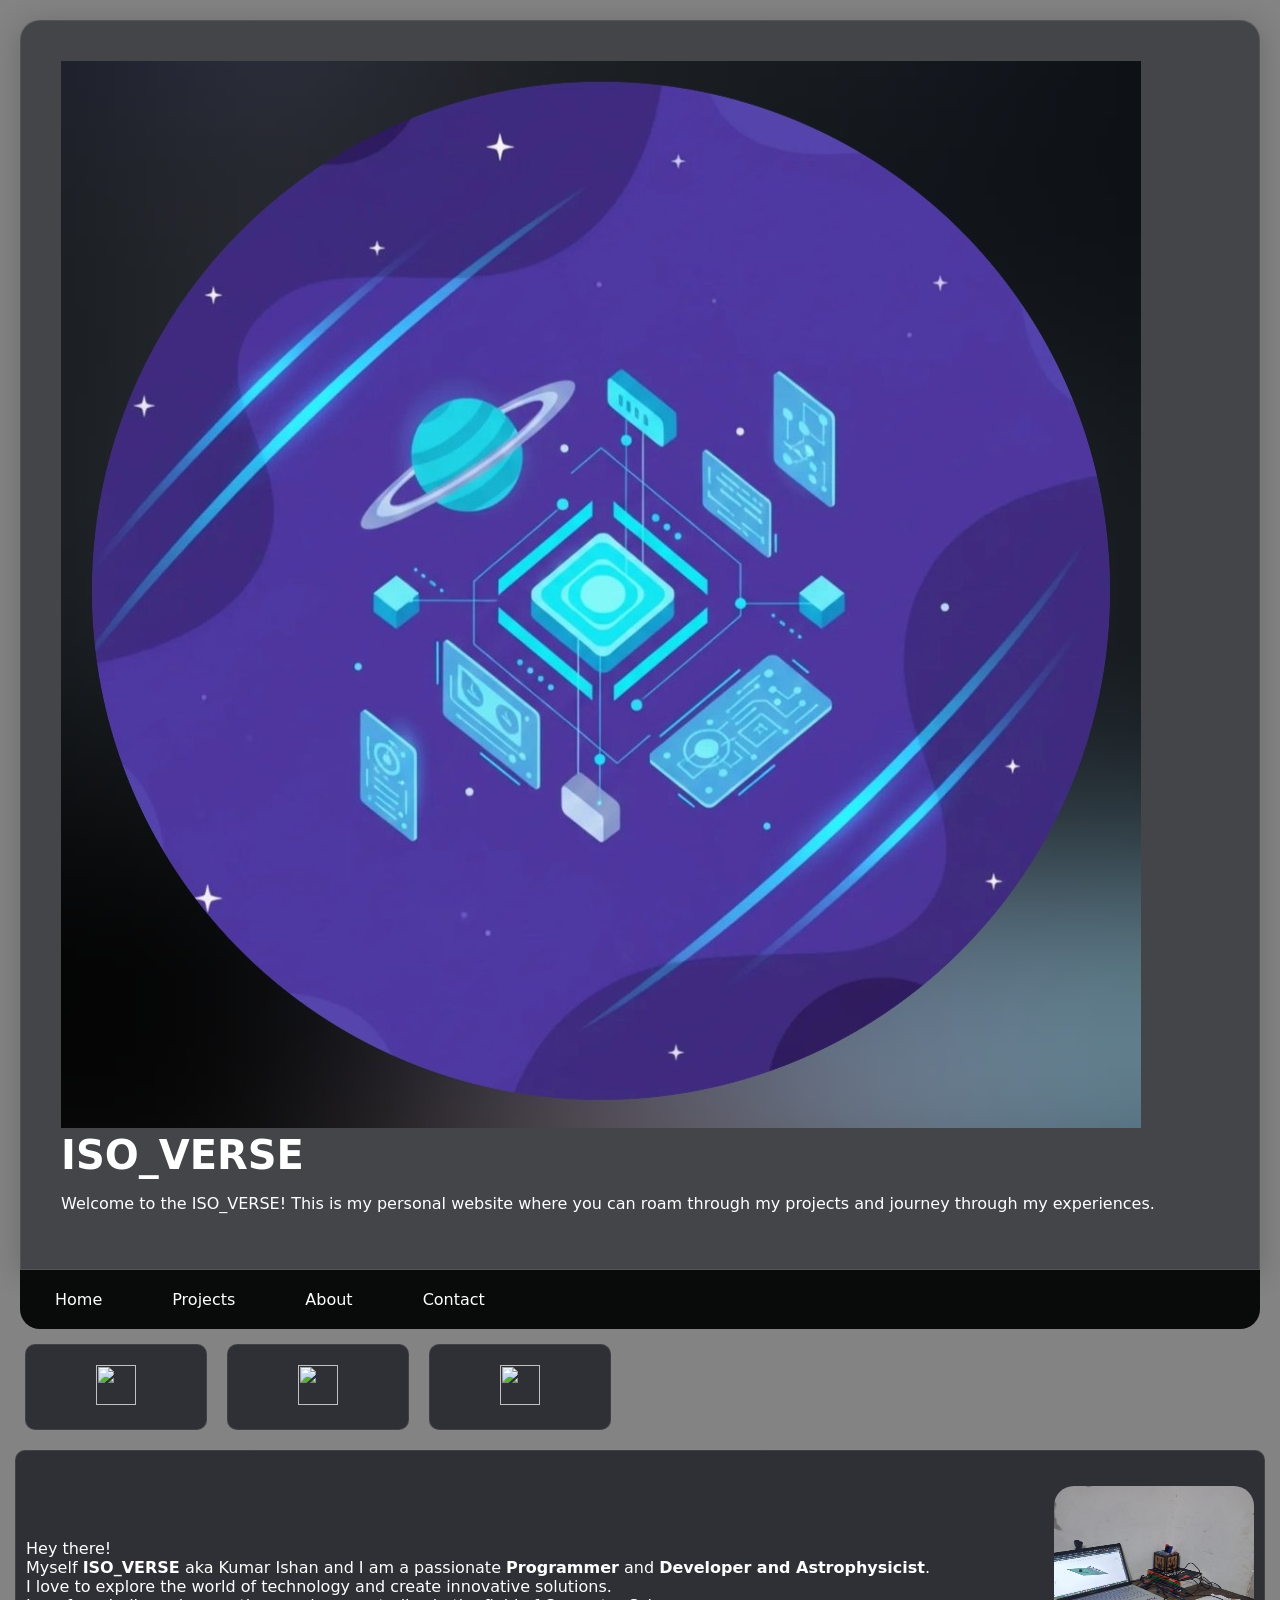
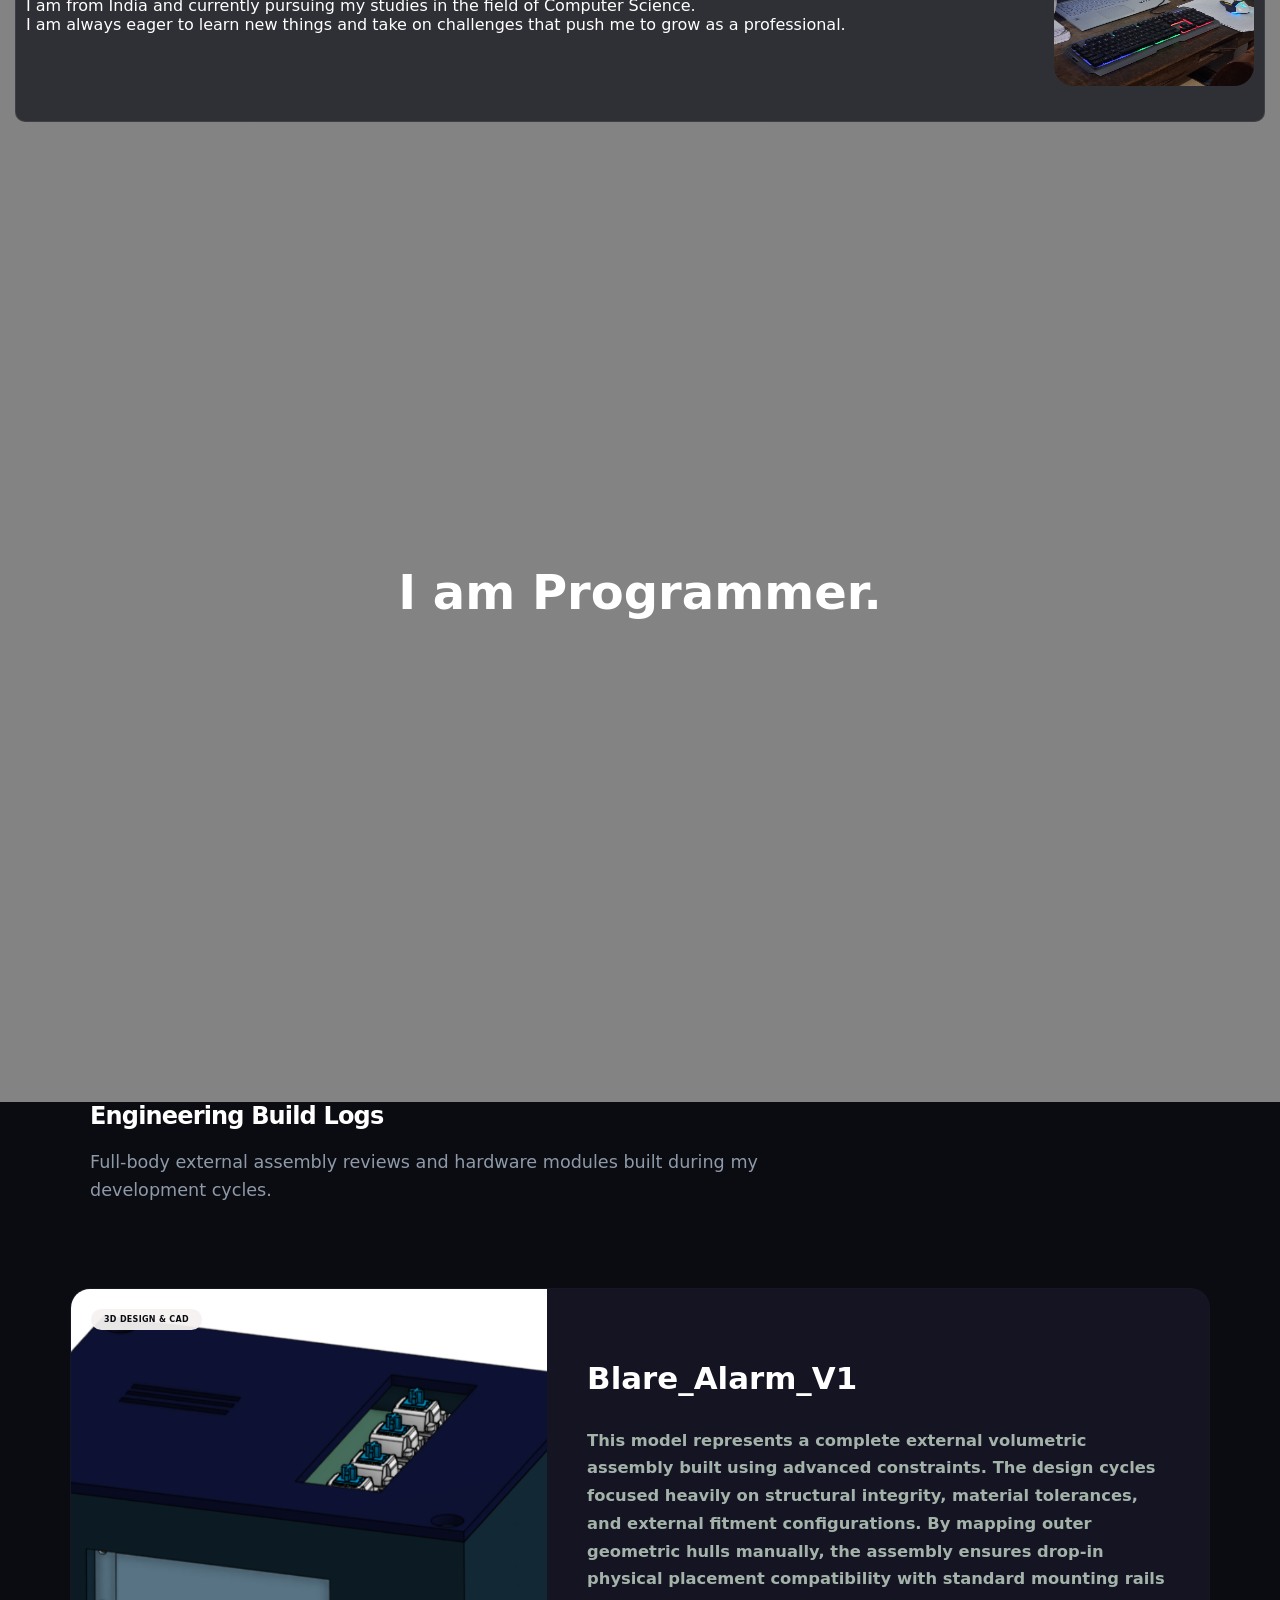
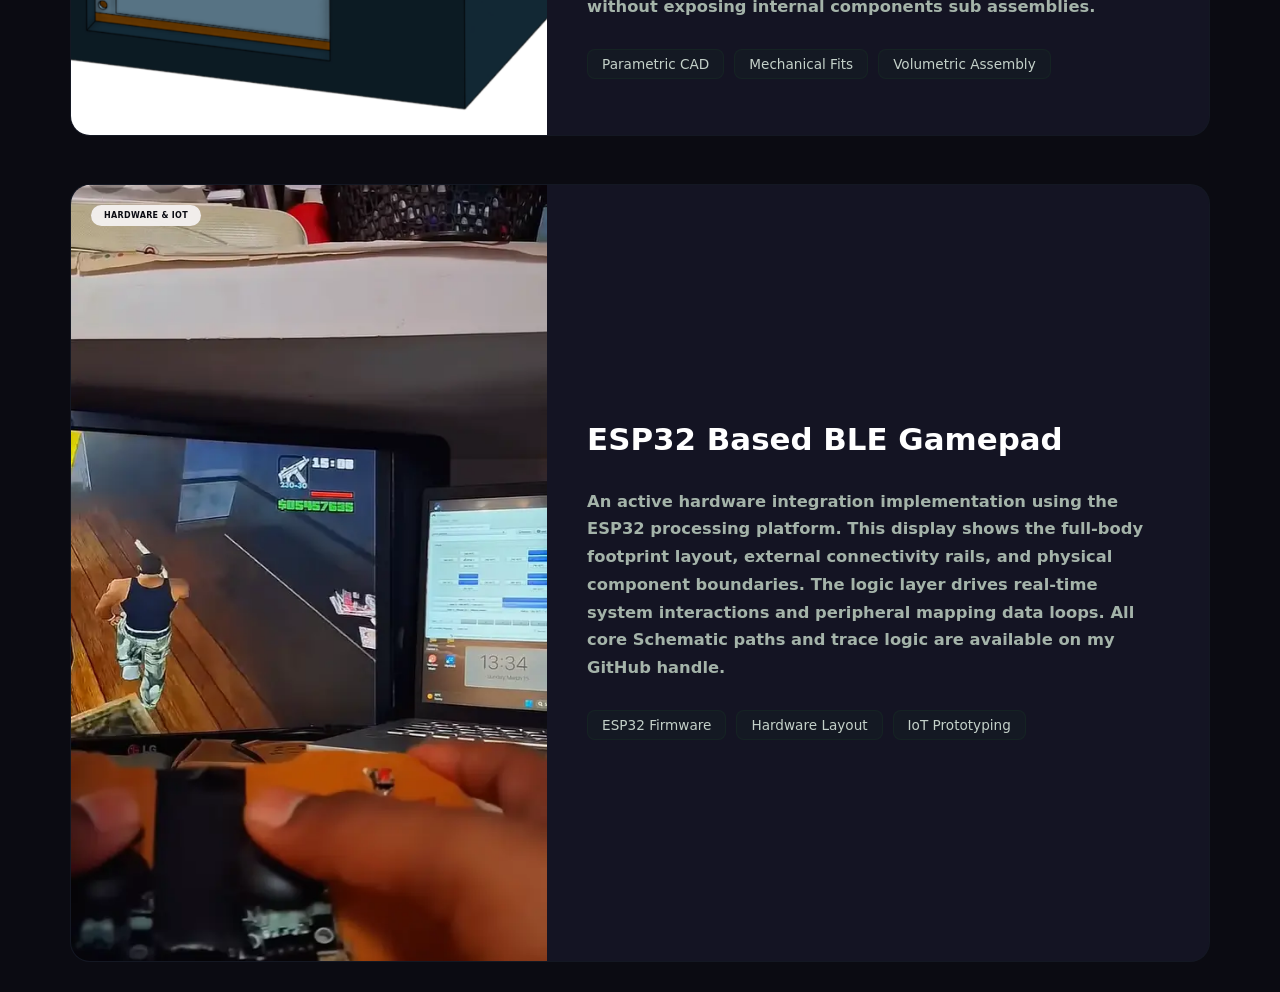
==== commit 1e21623e: "Add files via upload" ====
--- a/ISO_VERSE/index.html
+++ b/ISO_VERSE/index.html
@@ -3,139 +3,95 @@
 <head>
     <meta charset="UTF-8">
     <meta name="viewport" content="width=device-width, initial-scale=1.0">
-    <meta name="theme-color" content="#f5f1e8">
-    <meta name="description" content="A small corner of the internet by Kumar Ishan: curious about code, the cosmos, and everything in between.">
-    <title>ISO_VERSE — Kumar Ishan</title>
-    <link rel="preconnect" href="https://fonts.googleapis.com">
-    <link rel="preconnect" href="https://fonts.gstatic.com" crossorigin>
-    <link href="https://fonts.googleapis.com/css2?family=DM+Mono:wght@400;500&family=DM+Sans:wght@400;500;600;700&family=Manrope:wght@400;500;600;700;800&display=swap" rel="stylesheet">
+    <title>ISO_VERSE</title>
     <link rel="stylesheet" href="style.css">
+
 </head>
+
 <body>
-    <header class="site-header">
-        <nav class="shell nav-wrap" aria-label="Main navigation">
-            <a class="wordmark" href="#home" aria-label="ISO_VERSE home"><span class="wordmark-mark"><img src="Screenshot_20260929_204925_Instagram.jpg" alt="IV" class="woimg"></span> ISO_VERSE</a>
-            <ul class="nav-links">
-                <li><a href="#home">Home</a></li>
-                <li><a href="#about">About</a></li>
-                <li><a href="#now">What I love</a></li>
-                <li><a href="#journey">My journey</a></li>
-            </ul>
-            <div class="nav-social" aria-label="Social profiles">
-                <a class="icon-link" href="https://github.com/kumarishan0825" target="_blank" rel="noreferrer" aria-label="GitHub, kumarishan0825">
-                    <svg viewBox="0 0 24 24" aria-hidden="true"><path d="M9 19c-4.3 1.4-4.3-2.5-6-3m12 6v-3.9a3.4 3.4 0 0 0-.9-2.6c3-.3 6.1-1.5 6.1-6.7A5.2 5.2 0 0 0 18.8 5a4.8 4.8 0 0 0-.1-3.5S17.5 1.2 15 3a13.3 13.3 0 0 0-7 0C5.5 1.2 4.3 1.5 4.3 1.5A4.8 4.8 0 0 0 4.2 5 5.2 5.2 0 0 0 2.8 8.8c0 5.2 3.1 6.4 6.1 6.7A3.4 3.4 0 0 0 8 18v4"/></svg>
-                </a>
-                <a class="icon-link" href="https://instagram.com/isovoir" target="_blank" rel="noreferrer" aria-label="Instagram, isovoir">
-                    <svg viewBox="0 0 24 24" aria-hidden="true"><rect x="3" y="3" width="18" height="18" rx="5"/><circle cx="12" cy="12" r="4"/><path d="M17.5 6.5h.01"/></svg>
-                </a>
-                <a class="icon-link" href="https://youtube.com/@IsoVoir" target="_blank" rel="noreferrer" aria-label="YouTube, IsoVoir">
-                    <svg viewBox="0 0 24 24" aria-hidden="true"><path d="M22 12s0-3.2-.4-4.7a2.5 2.5 0 0 0-1.8-1.8C18.2 5 12 5 12 5s-6.2 0-7.8.5a2.5 2.5 0 0 0-1.8 1.8C2 8.8 2 12 2 12s0 3.2.4 4.7a2.5 2.5 0 0 0 1.8 1.8C5.8 19 12 19 12 19s6.2 0 7.8-.5a2.5 2.5 0 0 0 1.8-1.8C22 15.2 22 12 22 12Z"/><path d="m10 9 5 3-5 3z"/></svg>
-                </a>
-            </div>
-        </nav>
+    <header class = "header">
+        <div class="logo">
+            <img src="Screenshot_20260929_204925_Instagram.jpg">
+        <h1>ISO_VERSE</h1>
+        </div>
+        <p>Welcome to the ISO_VERSE! This is my personal website where you can roam through my projects and journey through my experiences.</p>
     </header>
 
-    <main>
-        <section class="hero" id="home" aria-labelledby="hero-title">
-            <div class="shell hero-grid">
-                <div class="hero-copy">
-                    <p class="eyebrow">A little universe of my own</p>
-                    <h1 id="hero-title">Curious by nature.<br><em>Building as I go.</em></h1>
-                    <p class="hero-intro">Hey, I’m <strong>Kumar Ishan</strong>, also known as ISOVOIR. I’m a Grade 12 student from India, drawn to the places where technology, creativity, and the cosmos meet.</p>
-                    <div class="hero-actions">
-                        <a class="button" href="#journey">Follow my journey <svg viewBox="0 0 24 24" aria-hidden="true"><path d="M5 12h14M13 6l6 6-6 6"/></svg></a>
-                        <a class="text-link" href="https://github.com/kumarishan0825" target="_blank" rel="noreferrer">Find me on GitHub ↗</a>
-                    </div>
-                </div>
-                <div class="hero-visual" data-parallax="0.035" aria-label="Portrait image area">
-                    <span class="orbit-star" aria-hidden="true">✳</span>
-                    <div class="portrait-frame">
-                        <img src="inter.jpg" alt="Portrait of Kumar Ishan" onerror="this.hidden=true; this.parentElement.classList.add('is-empty')">
-                        <span class="portrait-placeholder">Portrait slot · add your photo as inter.jpg</span>
-                    </div>
-                    <div class="orbit-note"><span>Currently orbiting</span><strong>Code &amp; the cosmos</strong></div>
-                </div>
-            </div>
-            <div class="scroll-cue" aria-hidden="true">Scroll to explore</div>
-        </section>
+    <nav class="navigation">
+        <ul>
+            <li><a href="index.html" class="nav_link">Home</a></li>
+            <li><a href="projects.html" class="nav_link">Projects</a></li>
+            <li><a href="about.html" class="nav_link">About</a></li>
+            <li><a href="contact.html" class="nav_link">Contact</a></li>
+        </ul>
 
-        <section class="section about" id="about" aria-labelledby="about-title">
-            <div class="shell about-grid">
-                <div class="about-image reveal">
-                    <img src="https://images.unsplash.com/photo-1519681393784-d120267933ba?auto=format&fit=crop&w=1000&q=85" alt="A mountain beneath a star-filled night sky" loading="lazy">
-                    <span class="image-caption">Journey starts from space >></span>
-                </div>
-                <div class="about-copy reveal">
-                    <p class="eyebrow">A bit about me</p>
-                    <h2 id="about-title">The questions came first.</h2>
-                    <p>I’ve always been the sort of person who wants to know what’s around the next corner, or light-year. These days, I’m studying computer science and finding new ways to turn that curiosity into things I can make, share, and learn from.</p>
-                    <p>This space is part notebook, part scrapbook: a place for the ideas that stuck, the challenges that changed my direction, and the work still taking shape. But still my first love is Space Exploration.</p>
-                    <blockquote>“Stay curious enough to keep asking. Stay brave enough to begin.”</blockquote>
-                    <div class="interest-row" aria-label="Interests">
-                        <span class="tag">Programming</span><span class="tag">Astrophysics</span><span class="tag">Design</span><span class="tag">Making things</span>
-                    </div>
-                </div>
-            </div>
-        </section>
+    </nav>
 
-        <section class="section now" id="now" aria-labelledby="now-title">
-            <div class="shell">
-                <div class="section-heading reveal">
-                    <div><p class="eyebrow">Things that pull me in</p><h2 id="now-title">A few of my favorite rabbit holes.</h2></div>
-                    <p>Some interests stay with you for years. Others lead somewhere unexpected. These are a few places I keep coming back to.</p>
-                </div>
-                <div class="now-grid reveal">
-                    <article class="now-item"><span class="now-number">01 / MAKE</span><h3>Code &amp; creative tools</h3><p>Learning by building, breaking things, and following an idea until it becomes something real.</p></article>
-                    <article class="now-item"><span class="now-number">02 / WONDER</span><h3>Space &amp; big questions</h3><p>The universe is a pretty good reminder that there is always more to discover.</p></article>
-                    <article class="now-item"><span class="now-number">03 / EXPLORE</span><h3>What’s next</h3><p>New skills, ambitious projects, and the kind of challenges that make me think differently.</p></article>
-                </div>
-            </div>
-        </section>
+    <aside>
+    <div id="get_link">
 
-        <section class="section journey" id="journey" aria-labelledby="journey-title">
-            <div class="shell">
-                <div class="section-heading reveal">
-                    <div><p class="eyebrow">The long way round</p><h2 id="journey-title">A map of how I got here.</h2></div>
-                    <p>No straight lines, no finished map. Just the moments that changed direction, and a destination still coming into view.</p>
-                </div>
-                <div class="journey-map reveal" aria-label="An animated path connecting three chapters of Kumar Ishan's journey">
-                    <svg class="map-svg" viewBox="0 0 1000 235" preserveAspectRatio="none" role="img" aria-labelledby="map-title map-desc">
-                        <title id="map-title">My journey so far</title>
-                        <desc id="map-desc">A curved route connects an early curiosity, a learning challenge, and a future goal. A marker travels along the route as you scroll.</desc>
-                        <path class="map-base" d="M38 174 C165 174 176 55 330 73 S493 194 630 133 S785 28 962 59"/>
-                        <path class="map-progress" d="M38 174 C165 174 176 55 330 73 S493 194 630 133 S785 28 962 59"/>
-                        <circle class="map-stop" cx="38" cy="174" r="8"/><circle class="map-stop" cx="330" cy="73" r="8"/><circle class="map-stop" cx="630" cy="133" r="8"/>
-                        <circle class="map-marker-halo" cx="0" cy="0" r="15"/><circle class="map-marker" cx="0" cy="0" r="8"/>
-                    </svg>
-                </div>
-                <div class="journey-stops reveal">
-                    <article class="journey-stop"><span class="year">CHAPTER 01 · THE BEGINNING</span><h3>Have you ever wondered about hunger of learning more with curiosity?</h3><p>When I was a child, I was always curious about the world around me and how things worked and fascinated like robots is made by this motor ,that part, not the genuine parts but usually like exaggerating the fantasy but it is my ignition to curiosity.</p></article>
-                    <article class="journey-stop"><span class="year">CHAPTER 02 · THE HARD PART</span><h3>What you think dealing with challenges feels more intense?</h3><p>Wanted to learn but lack of support, when somehow learned and having an innovative ideas then lack of resources, when somehow resources I managed to arrange then too much interruptions like stucking in problems, code errors, CAD build tolerance issues, etc. which trembles me to continue this process any more but I think If you didn't able to face the challenges t, things not gonna work it man!!</p></article>
-                    <article class="journey-stop"><span class="year">CHAPTER 03 · WHAT’S AHEAD</span><h3>Where do you want to go?</h3><p>I want to explore the depths of space and contribute to the understanding of the universe and do researches in field of engineering, space science, and quantum physics...</p></article>
-                </div>
-        </section>
+        
+        <ul>
+        <li class="prof">
+           
+            <a href="https://github.com/kumarishan0825" class="profile" > <img src="https://img.icons8.com/?size=100&id=12599&format=png&color=000000" alt="" height="40" width="40"></a></li>
+        <li class="prof">
+            
+            <a href="https://instagram.com/isovoir?igsh=OWwwZXR3OTg2a3l0" class="profile" ><img src="https://img.icons8.com/?size=100&id=32309&format=png&color=000000" alt="" height="40" width="40"></a></li>
+        <li class="prof">
+            
+            <a href="https://www.youtube.com/@IsoVoir" class="profile" ><img src="https://img.icons8.com/?size=100&id=37326&format=png&color=000000" alt="" height="40" width="40"></a></li>
+          
+            
+            
+        </ul>
+         
+        <div class="para">
 
-        <section id="engineering-showcase" class="ishan-showcase-universe">
-            <div class="showcase-wrapper-box">
+            <p > Hey there! 
+                <br>
+                Myself <b>ISO_VERSE</b> aka Kumar Ishan and I am a passionate <b>Programmer</b> and <b>Developer and Astrophysicist</b>.
+                <br> I love to explore the world of technology and create innovative solutions.
+                <br> I am from India and currently pursuing my studies in the field of Computer Science. 
+                <br> I am always eager to learn new things and take on challenges that push me to grow as a professional.
+            </p>
+
+            <img src="inter.jpg" alt="" height="200" width="200">
+
+
+        </div>
+            
+            <div id="text_animation">
+            <h2>I am <span class="auto-type">Programmer.</span></h2>
+        </div>
+    </div>
+    </aside>
+
+     <script src="https://unpkg.com/typed.js@3.0.0/dist/typed.umd.js"></script>
+
+     <script src="script.js"></script>
+
+       <section id="engineering-showcase" class="ishanverse">
+            <div class="showcasebox">
                 <div class="headpic">
-                    <h2 class="showcase-core-title">Engineering Build Logs</h2>
-                    <p class="showcase-core-subtitle">Full-body external assembly reviews and hardware modules built during my development cycles.</p>
+                    <h2 class="showcasetitle">Engineering Build Logs</h2>
+                    <p class="showcasesubtitle">Full-body external assembly reviews and hardware modules built during my development cycles.</p>
                 </div>
 
-                <div class="project-showcase-grid">
-                    <div class="showcase-card">
-                        <div class="image-frame-container">
-                            <img src="COMP.png" alt="Full Body CAD Model Design" class="showcase-media-node">
-                            <span class="project-category-badge">3D Design & CAD</span>
+                <div class="progrid">
+                    <div class="showcard">
+                        <div class="imgcont">
+                            <img src="COMP.png" alt="Full Body CAD Model Design" class="shownode">
+                            <span class="procategory">3D Design & CAD</span>
                         </div>
-                        <div class="showcase-content-block">
+                        <div class="showcaseblock">
                             <h3>Blare_Alarm_V1</h3>
-                            <p class="project-description-text">
+                            <p class="prodestext">
                                 This model represents a complete external volumetric assembly built using advanced constraints.
                                 The design cycles focused heavily on structural integrity, material tolerances, and external fitment configurations.
                                 By mapping outer geometric hulls manually, the assembly ensures drop-in physical placement compatibility with standard mounting rails without exposing internal components sub assemblies.
                             </p>
-                            <div class="tech-pill-row">
+                            <div class="techrow">
                                 <span>Parametric CAD</span>
                                 <span>Mechanical Fits</span>
                                 <span>Volumetric Assembly</span>
@@ -143,19 +99,19 @@
                         </div>
                     </div>
                     
-                    <div class="showcase-card">
-                        <div class="image-frame-container">
-                            <img src="img.webp" alt="ESP32 Physical Module Build" class="showcase-media-node">
-                            <span class="project-category-badge">Hardware & IoT</span>
+                    <div class="showcard">
+                        <div class="imgcont">
+                            <img src="img.webp" alt="ESP32 Physical Module Build" class="shownode">
+                            <span class="procategory">Hardware & IoT</span>
                         </div>
-                        <div class="showcase-content-block">
+                        <div class="showcaseblock">
                             <h3>ESP32 Based BLE Gamepad</h3>
-                            <p class="project-description-text">
+                            <p class="prodestext">
                                 An active hardware integration implementation using the ESP32 processing platform.
                                 This display shows the full-body footprint layout, external connectivity rails, and physical component boundaries.
                                 The logic layer drives real-time system interactions and peripheral mapping data loops. All core Schematic paths and trace logic are available on my GitHub handle. 
                             </p>
-                            <div class="tech-pill-row">
+                            <div class="techrow">
                                 <span>ESP32 Firmware</span>
                                 <span>Hardware Layout</span>
                                 <span>IoT Prototyping</span>
@@ -166,69 +122,5 @@
                 </div>
             </div>
         </section>
-
-        <section class="section shane-custom-universe" id="my-raw-journey">
-            <div class="inner-universe-box">
-                <h2 class="universe-title1">The Engineering Behind ISO_VERSE....</h2>
-                <p class="universe-intro">This section contains of my raw engineering notes, logs, and layout adjustments written fully by my hand during the Stardance challenge build cycles.</p>
-            
-            <div class="universe-grid-system">
-                <div class="devlog-node">
-                    <span class="node-tag">Build Cycle 01</span>
-                    <h3>The Single-File Nightmare</h3>
-                    <p>When I started coding this website, I put every single element into one file. the styles, scripts, and layout elements were tightly combined. While it ran fine on my local development environment, it was a mess to read. Separating the CSS rules and the JavaScript selectors into dedicated clean paths was my first real lessons in software architecture maintainability</p>
-                </div>
-
-                <div class="devlog-node">
-                    <span class="node-tag">Build Cycle 02</span>
-                    <h3>Taming the Asset Architecture</h3>
-                    <p>Managing structural file assets inside the repository hierarchy threw me for a loop. Because i nested my root index.html deep inside the uppercase ISO_VERSE directory, GitHub Pages kept throwing 404 routing errors. Figuring out how to refrence my style sheets and images relative to the active directory structure rather than using absolute computer paths took solid trial-and-error.</p>
-
-            </div>   
-            <div class="devlog-node">
-                <span class="node-tag">Build Cycle 03</span>
-                <h3>Visual Contrast Adjustments</h3>
-                <p>Getting the visual contrast ratios sorted out was tricky. I originally selected backgrounds that made reading the small text blocks straining. By setting custom text elements and structuring a clean grid system, I built a interface template that looks profeessional, clean, and scaling perfectly across different viewports.</p>
-            </div>
-        </div>
-        </div>
-            </section>
-
-     <section id="shane-milestone-map" class="roadmap-universe-section">
-        <div class="inner-universe-box">
-
-            <div class="unibox">
-            <h2 class="universe-title2">My Technical Milestones.....</h2>
-            <p class="universe-intro">Here are some few teachings I get while making this WebPage.</p>
-            </div>
-
-            <div class="roadmap-board">
-                <div class="board-step">
-                    <div class="step-badge">01</div>
-                    <h4>Master Frontend Architecture</h4>
-                    <p>Learn advance responsive layouts without relying on standard pre-made layouts or framework code blocks. Build pure custom structural flows completely by hand.</p>
-                </div>
-                <div class="board-step">
-                    <div class="step-badge">02</div>
-                    <h4>Asynchronous State Processing</h4>
-                    <p>Integrate vanilla JavaScript calls to pull real-time space data or tracking metrics into my DOM structure dynamically.</p>
-                
-                </div>
-                    <div class="board-step">
-                    <div class="step-badge">03</div>
-                    <h4>Full-Stack Database Control</h4>
-                    <p>Move past static portfolio architectures entirely and begin deploying active backends with persistent data models.</p>
-
-            </div>
-        </div>
-
-     </section>
-    </main>
-
-    <footer class="site-footer">
-        <div class="shell footer-inner"><a class="wordmark" href="#home"><span class="wordmark-mark"><img src="Screenshot_20260929_204925_Instagram.jpg" alt="IV" class="woimg"></span> ISO_VERSE</a><span class="footer-note">Made with curiosity by Kumar Ishan · India</span><span class="footer-note"><a class="button" href="mailto:kumarishan08112009@gmail.com">Send me an email</a></span></div>
-    </footer>
-
-    <script src="script.js"></script>
-</body>
-</html>+    </body>
+    </html>
--- a/ISO_VERSE/style.css
+++ b/ISO_VERSE/style.css
@@ -1,438 +1,241 @@
-        :root {
-            color-scheme: light;
-            --paper: #f5f1e8;
-            --ink: #172a26;
-            --muted: #68736b;
-            --green: #315b4b;
-            --green-dark: #203d34;
-            --coral: #db7054;
-            --yellow: #e4bb61;
-            --line: rgba(23, 42, 38, .16);
-            --serif: Georgia, "Times New Roman", serif;
-            --sans: "DM Sans", sans-serif;
-            --display: "Manrope", sans-serif;
-            --mono: "DM Mono", monospace;
-            --page-width: 1160px;
-        }
-
-        *, *::before, *::after { box-sizing: border-box; }
-        html { scroll-behavior: smooth; scroll-padding-top: 94px; }
-        body {
-            margin: 0;
-            background: var(--paper);
-            color: var(--ink);
-            font-family: var(--sans);
-            -webkit-font-smoothing: antialiased;
-        }
-        body::before {
-            position: fixed;
-            inset: 0;
-            z-index: -1;
-            pointer-events: none;
-            content: "";
-            opacity: .24;
-            background-image: url("data:image/svg+xml,%3Csvg viewBox='0 0 180 180' xmlns='http://www.w3.org/2000/svg'%3E%3Cfilter id='n'%3E%3CfeTurbulence type='fractalNoise' baseFrequency='.92' numOctaves='3' stitchTiles='stitch'/%3E%3C/filter%3E%3Crect width='100%25' height='100%25' filter='url(%23n)' opacity='.13'/%3E%3C/svg%3E");
-        }
-        a { color: inherit; }
-        img { display: block; max-width: 100%; }
-        .shell { width: min(var(--page-width), calc(100% - 64px)); margin-inline: auto; }
-        .eyebrow, .nav-label, .section-index, .tag, .year, .footer-note {
-            font-family: var(--mono);
-            font-size: .72rem;
-            letter-spacing: 0;
-            text-transform: uppercase;
-        }
-        .eyebrow { display: flex; align-items: center; gap: 10px; color: var(--green); }
-        .eyebrow::before { width: 24px; height: 1px; background: currentColor; content: ""; }
-
-        .site-header {
-            position: sticky;
-            top: 0;
-            z-index: 10;
-            border-bottom: 1px solid rgba(23, 42, 38, 0.1);
-            background: rgba(245, 241, 232, 0.9);
-            backdrop-filter: blur(16px);
-            -webkit-backdrop-filter: blur(16px);
-            transition: background-color 0.3s ease, backdrop-filter 0.3ss ease;
-        }
-        .nav-wrap { min-height: 72px; display: flex; align-items: center; justify-content: space-between; gap: 24px; }
-        .wordmark { display: inline-flex; align-items: center; gap: 10px; text-decoration: none; font: 800 1rem var(--display); }
-        .wordmark-mark { width: 30px; aspect-ratio: 1; display: grid; place-items: center; border-radius: 50%; background: var(--green); color: var(--paper); font: 500 .78rem var(--mono); }
-        .nav-links { display: flex; align-items: center; gap: 30px; margin: 0; padding: 0; list-style: none; }
-        .nav-links a { color: var(--muted); font-size: .88rem; text-decoration: none; transition: color .2s ease; }
-        .nav-links a:hover, .nav-links a[aria-current="location"] { color: var(--coral); }
-        .nav-social { display: flex; gap: 8px; }
-        .icon-link { width: 36px; height: 36px; display: grid; place-items: center; border: 1px solid var(--line); border-radius: 50%; color: var(--green-dark); transition: color .2s, background .2s, transform .2s; }
-        .icon-link:hover { transform: translateY(-2px); background: var(--green); color: white; }
-        .icon-link svg { width: 16px; height: 16px; fill: none; stroke: currentColor; stroke-width: 1.7; stroke-linecap: round; stroke-linejoin: round; }
-
-        .hero { position: relative; min-height: 670px; display: grid; align-items: center; overflow: hidden; }
-        .hero::after { position: absolute; right: -8vw; bottom: -300px; width: 660px; aspect-ratio: 1; border: 1px solid rgba(49, 91, 75, .13); border-radius: 50%; box-shadow: 0 0 0 44px rgba(49, 91, 75, .035), 0 0 0 100px rgba(49, 91, 75, .025); content: ""; pointer-events: none; }
-        .hero-grid { position: relative; z-index: 1; display: grid; grid-template-columns: 1.15fr .85fr; align-items: center; gap: 54px; padding-block: 74px 92px; }
-        .hero-copy { animation: arrive .8s both; }
-        .hero h1 { max-width: 760px; margin: 22px 0 20px; font: 600 clamp(3.5rem, 8.2vw, 7.15rem)/.98 var(--serif); letter-spacing: -.045em; }
-        .hero h1 em { color: var(--green); font-weight: 400; }
-        .hero-intro { max-width: 510px; margin: 0; color: #59665e; font-size: 1.08rem; line-height: 1.8; }
-        .hero-intro strong { color: var(--ink); font-weight: 600; }
-        .hero-actions { display: flex; flex-wrap: wrap; align-items: center; gap: 22px; margin-top: 30px; }
-        .button { display: inline-flex; min-height: 48px; align-items: center; justify-content: center; gap: 12px; padding: 0 19px; border: 1px solid var(--green); border-radius: 3px; background: var(--green); color: white; font-size: .9rem; text-decoration: none; transition: background .2s, transform .2s; }
-        .button:hover { transform: translateY(-2px); background: var(--green-dark); }
-        .button svg { width: 16px; height: 16px; fill: none; stroke: currentColor; stroke-width: 1.7; }
-        .text-link { color: var(--green-dark); font-size: .88rem; text-decoration-color: rgba(32, 61, 52, .4); text-underline-offset: 5px; }
-        .hero-visual { position: relative; min-height: 440px; display: grid; place-items: center; animation: arrive .9s .12s both; }
-        .portrait-frame { position: relative; width: min(100%, 390px); height: 420px; overflow: hidden; border-radius: 48% 48% 4px 4px; background: linear-gradient(150deg, #d7c49a 0%, #78907a 45%, #304f45 100%); box-shadow: 0 24px 70px rgba(32, 61, 52, .15); }
-        .portrait-frame img { width: 100%; height: 100%; object-fit: cover; object-position: center; }
-        .portrait-placeholder { position: absolute; inset: auto 0 0; display: none; min-height: 36%; align-items: end; padding: 22px; background: linear-gradient(transparent, rgba(23, 42, 38, .68)); color: white; font: .72rem var(--mono); text-transform: uppercase; }
-        .portrait-frame.is-empty .portrait-placeholder { display: flex; }
-        .orbit-note { position: absolute; right: -22px; bottom: 32px; max-width: 205px; padding: 17px 20px; border: 1px solid rgba(23, 42, 38, .1); background: var(--paper); box-shadow: 0 12px 34px rgba(32, 61, 52, .12); }
-        .orbit-note span { display: block; color: var(--muted); font: .67rem var(--mono); text-transform: uppercase; }
-        .orbit-note strong { display: block; margin-top: 5px; font: 600 1rem var(--display); }
-        .orbit-star { position: absolute; top: 45px; left: 10px; width: 54px; height: 54px; display: grid; place-items: center; border-radius: 50%; background: var(--yellow); color: var(--ink); font-size: 1.45rem; }
-        .scroll-cue { position: absolute; bottom: 24px; left: 50%; display: flex; align-items: center; gap: 11px; transform: translateX(-50%); color: var(--muted); font: .66rem var(--mono); text-transform: uppercase; }
-        .scroll-cue::before { width: 1px; height: 27px; background: var(--coral); content: ""; }
-
-        .section { padding-block: 112px; }
-        .section-heading { display: grid; grid-template-columns: 1fr 1fr; align-items: end; gap: 36px; margin-bottom: 46px; }
-        .section-heading h2 { max-width: 570px; margin: 14px 0 0; font: 500 clamp(2.6rem, 5vw, 4.7rem)/1.04 var(--serif); letter-spacing: -.035em; }
-        .section-heading > p { max-width: 430px; justify-self: end; margin: 0 0 4px; color: var(--muted); font-size: 1rem; line-height: 1.8; }
-
-        .about { background: #eae6dc; }
-        .about-grid { display: grid; grid-template-columns: .85fr 1.15fr; align-items: center; gap: 80px; }
-        .about-image { position: relative; min-height: 435px; overflow: hidden; background: #b8aa89; }
-        .about-image img { position: absolute; width: 100%; height: 100%; object-fit: cover; }
-        .image-caption { position: absolute; right: 14px; bottom: 14px; padding: 8px 10px; background: var(--paper); color: var(--muted); font: .64rem var(--mono); text-transform: uppercase; }
-        .about-copy h2 { margin: 14px 0 20px; font: 500 clamp(2.45rem, 4.6vw, 4.25rem)/1.05 var(--serif); letter-spacing: -.035em; }
-        .about-copy > p { max-width: 540px; color: #59665e; line-height: 1.9; }
-        .about-copy blockquote { margin: 27px 0 0; padding: 3px 0 3px 18px; border-left: 2px solid var(--coral); color: var(--green-dark); font: italic 1.18rem/1.6 var(--serif); }
-        .interest-row { display: flex; flex-wrap: wrap; gap: 9px; margin-top: 25px; }
-        .tag { padding: 8px 10px; border: 1px solid rgba(23, 42, 38, .18); color: var(--green-dark); font-size: .65rem; }
-
-        .now { position: relative; overflow: hidden; background: var(--green-dark); color: var(--paper); }
-        .now::before { position: absolute; top: -220px; right: -130px; width: 550px; aspect-ratio: 1; border: 1px solid rgba(245, 241, 232, .15); border-radius: 50%; box-shadow: 0 0 0 55px rgba(245, 241, 232, .035), 0 0 0 115px rgba(245, 241, 232, .025); content: ""; }
-        .now .eyebrow { color: var(--yellow); }
-        .now .section-heading > p { color: rgba(245, 241, 232, .69); }
-        .now-grid { position: relative; display: grid; grid-template-columns: repeat(3, 1fr); gap: 0; border-top: 1px solid rgba(245, 241, 232, .23); }
-        .now-item { min-height: 230px; padding: 28px 28px 24px 0; }
-        .now-item + .now-item { padding-left: 27px; border-left: 1px solid rgba(245, 241, 232, .23); }
-        .now-number { color: var(--yellow); font: .72rem var(--mono); }
-        .now-item h3 { margin: 43px 0 10px; font: 600 1.35rem var(--display); }
-        .now-item p { max-width: 300px; margin: 0; color: rgba(245, 241, 232, .68); font-size: .92rem; line-height: 1.75; }
-
-        .journey { position: relative; overflow: hidden; background: #eee8dc; }
-        .journey .section-heading { margin-bottom: 23px; }
-        .journey-map { position: relative; margin-top: 22px; padding: 20px 0 0; }
-        .map-svg { display: block; width: 100%; height: 235px; overflow: visible; }
-        .map-base, .map-progress { fill: none; stroke-linecap: round; stroke-width: 3; }
-        .map-base { stroke: rgba(49, 91, 75, .19); stroke-dasharray: 2 11; }
-        .map-progress { stroke: var(--coral); stroke-width: 2.5; }
-        .map-marker { fill: var(--coral); stroke: var(--paper); stroke-width: 4; }
-        .map-marker-halo { fill: rgba(219, 112, 84, .16); }
-        .map-stop { fill: var(--paper); stroke: var(--green); stroke-width: 2; }
-        .journey-stops { display: grid; grid-template-columns: repeat(3, 1fr); gap: 36px; margin-top: -1px; }
-        .journey-stop { position: relative; padding-top: 20px; border-top: 1px solid var(--line); }
-        .journey-stop::before { position: absolute; top: -4px; left: 0; width: 7px; height: 7px; border-radius: 50%; background: var(--green); content: ""; }
-        .year { color: var(--coral); }
-        .journey-stop h3 { margin: 11px 0 9px; font: 600 1.15rem var(--display); }
-        .journey-stop p { max-width: 310px; margin: 0; color: var(--muted); font-size: .88rem; line-height: 1.8; }
-        .journey-tip { display: inline-block; margin-top: 35px; color: var(--muted); font: .66rem var(--mono); text-transform: uppercase; }
-
-        .site-footer { padding-block: 29px; background: var(--ink); color: var(--paper); }
-        .footer-inner { display: flex; align-items: center; justify-content: space-between; gap: 24px; }
-        .footer-note { color: rgba(245, 241, 232, .65); font-size: .64rem; }
-        .footer-inner a { color: var(--yellow); text-decoration: none; }
-        .reveal { opacity: 0; transform: translateY(22px); transition: opacity .7s ease, transform .7s ease; }
-        .reveal.is-visible { opacity: 1; transform: translateY(0); }
-        @keyframes arrive { from { opacity: 0; transform: translateY(14px); } to { opacity: 1; transform: translateY(0); } }
-        @media (min-width: 1400px) { .hero { min-height: 740px; } }
-        @media (max-width: 820px) {
-            .shell { width: min(100% - 40px, var(--page-width)); }
-            .nav-links { gap: 16px; }
-            .hero { min-height: 0; }
-            .hero-grid { grid-template-columns: 1fr .82fr; gap: 22px; padding-block: 75px 100px; }
-            .hero-visual { min-height: 360px; }
-            .portrait-frame { height: 340px; }
-            .orbit-note { right: -10px; }
-            .section { padding-block: 85px; }
-            .about-grid { gap: 40px; }
-            .about-image { min-height: 380px; }
-        }
-        @media (max-width: 620px) {
-            html { scroll-padding-top: 78px; }
-            .shell { width: calc(100% - 36px); }
-            .nav-wrap { min-height: 64px; flex-wrap: wrap; gap: 0; padding-block: 9px; }
-            .wordmark { font-size: .92rem; }
-            .nav-social { margin-left: auto; }
-            .nav-links { order: 3; width: 100%; justify-content: space-between; gap: 8px; padding-top: 8px; }
-            .nav-links a { font-size: .78rem; }
-            .icon-link { width: 31px; height: 31px; }
-            .hero-grid { grid-template-columns: 1fr; gap: 35px; padding-block: 62px 92px; }
-            .hero h1 { max-width: 500px; font-size: clamp(3.5rem, 17vw, 5.2rem); }
-            .hero-intro { font-size: 1rem; }
-            .hero-visual { width: min(100%, 390px); min-height: 365px; justify-self: center; }
-            .portrait-frame { width: 78%; height: 355px; }
-            .orbit-star { left: 0; top: 32px; }
-            .orbit-note { right: 0; bottom: 20px; }
-            .scroll-cue { bottom: 20px; }
-            .section { padding-block: 72px; }
-            .section-heading { grid-template-columns: 1fr; gap: 17px; margin-bottom: 34px; }
-            .section-heading h2 { font-size: clamp(2.6rem, 12vw, 3.7rem); }
-            .section-heading > p { justify-self: start; }
-            .about-grid { grid-template-columns: 1fr; gap: 35px; }
-            .about-image { min-height: 330px; }
-            .about-copy h2 { font-size: 3rem; }
-            .now-grid { grid-template-columns: 1fr; }
-            .now-item { min-height: auto; padding: 24px 0; }
-            .now-item + .now-item { padding-left: 0; border-left: 0; border-top: 1px solid rgba(245, 241, 232, .23); }
-            .now-item h3 { margin-top: 22px; }
-            .map-svg { height: 150px; }
-            .journey-stops { grid-template-columns: 1fr; gap: 25px; }
-            .journey-stop p { max-width: 100%; }
-            .journey-tip { line-height: 1.7; }
-            .footer-inner { align-items: flex-start; flex-direction: column; gap: 10px; }
-        }
-        @media (prefers-reduced-motion: reduce) {
-            *, *::before, *::after { scroll-behavior: auto !important; animation-duration: .01ms !important; animation-iteration-count: 1 !important; transition-duration: .01ms !important; }
-            .reveal { opacity: 1; transform: none; }
-        }
-
-        .woimg{
-            border-radius: 50%;
-        }
-        #my-raw-journey{
-            background: var(--green-dark)
-        }
-
-        .shane-custom-universe .roadmap-universe-section{
-            padding: 80px 24px;
-            background-color: #0d0d16;
-            color: #f3f4f6;
-            font-family: system-ui, -apple-system, BlinkMacSystemFont, 'Segoe UI', Roboto, sans-serif;
-        }
-        .inner-universe-box{
+    body {
+        background: linear-gradient(135deg, #0c0c0c82 40%, #1c2541 70% , #131a3d 80%);
+        color: #FFFFFF;
+        font-family: Arial, sans-serif;
+        margin: 0;
+        padding: 0;
+        background-size: 400% 400%;
+        animation: gradientAnimation 15s ease infinite;
+        font-family: system-ui, -apple-system, sans-serif;
+        
+    }
+
+    @keyframes gradientAnimation {
+        0% {
+            background-position: 30% 50%;
+        }
+        50% {
+            background-position: 100% 50%;
+        }
+        100% {
+            background-position: 30% 50%;
+        }
+    }
+
+    .header {
+        background-color: rgba(42, 43, 49, 0.7);
+        backdrop-filter: blur(16px);
+        -webkit-backdrop-filter: blur(16px);
+        border: 1px solid rgba(255, 255, 255, 0.08);
+        box-shadow: 0 4px 30px rgba(0, 0, 0, 0.2);
+        
+        top: 0;
+        z-index: 1000;
+
+        padding: 40px;
+        margin-left: 20px;
+        margin-right: 20px;
+        margin-top: 20px;
+
+
+        border-radius: 20px 20px 0px 0px;
+
+    }
+    .imgLogo {
+        border-radius: 50%;
+        margin-bottom: 20px;
+    }
+
+    h1 {
+        margin: 0;
+        font-size: 2.5em;
+    }
+
+    .navigation {
+        background-color: #090a0a;
+        padding: 10px 0;
+        margin-left: 20px;
+        margin-right: 20px;
+        backdrop-filter: blur(20px);
+        border-radius: 0px 0px 20px 20px;
+    }
+
+    ul {
+        list-style-type: none;
+        margin: 0;
+        padding: 0;
+        display: flex;
+        
+    }
+
+    
+    .nav_link:hover {
+        background-color: #1a2b8f;
+        border-radius: 10px;
+    }
+    
+    .nav_link {
+        color: #FFFFFF;
+        text-decoration: none;
+        margin: 0 15px;
+        padding: 10px 20px;
+        display: inline-block;
+        transition: background-color 0.3s, border-radius 0.3s;
+    }
+    
+    .prof:hover {
+        background-color: #adc1d1;
+        border-radius: 40px;
+    }
+   
+    #get_link {
+        text-align: center;
+        margin: 5px;
+        padding: 10px;
+    }
+    .prof {
+        display: inline-block;
+        margin: 0px 10px;
+        border: 1px solid rgba(255, 255, 255, 0.08);
+        background-color: #2f2f36;
+        border-radius: 10px;
+        padding: 10px 10px;
+        text-align: center;
+        transition: background-color 0.5s, border-radius 0.5s;
+    }
+
+    .profile {
+        color: #FFFFFF;
+        text-decoration: none;
+        padding: 10px 60px;
+        display: inline-block;
+    }
+
+    #text_animation{
+        width: 100%;
+        height: 100vh;
+        color: #fff;
+        display: flex;
+        align-items: center;
+        justify-content: center;
+        font-size: 2rem;
+    }
+
+    .para{
+        border: 1px solid rgba(255, 255, 255, 0.08);
+        background-color: #2f2f36;
+        border-radius: 10px;
+        padding: 10px 10px;
+        margin:  20px 0px;
+        height: 250px;
+        text-align: left;
+        display: flex;
+        align-items: center;
+        justify-content: space-between;
+        gap: 20px;
+    }
+    .para p{
+        font-size: 1rem;
+    }
+    .para img {
+        border-radius: 20px;
+    }
+
+    .ishanverse{
+            padding: 90px 24 px;
+            background-color: #0b0b12;
+    }
+            
+    .showcasetitle{
+        margin-bottom: 8px;
+        letter-spacing: -0.5px;
+        
+        letter-spacing: -.035em;
+    }
+        .showcasebox{
             max-width: 1200px;
             margin: 0 auto;
         }
-        .universe-title{
-            font-size: 2.5rem;
-            font-weight: 800;
-            color: #ffffff;
-            margin-bottom: 12px;
-            letter-spacing: -0.5px;
-        }
-        .universe-intro{
-            font-size: 1.1rem;
-            color: #9ca3af;
-            margin-bottom: 48px;
-            max-width: 700px;
-            line-height: 1.6;
-        }
-        .devlog-grid-system{
-            display: grid;
-            grid-template-columns: repeat(auto-fit, minmax(320px, 1fr));
-            gap: 32px;
-        }
-        .devlog-node{
-            background-color: var(--green);
-            border: 1px solid rgba(255, 255, 255, 0.06);
-            border-radius: 12px;
-            padding: 32px;
-            margin: 20px;
-            transition: all 0.3s cubic-bezier(0.4, 0, 0.2, 1);
-        }
-        .devlog-node:hover{
-            transform: translateY(-6px);
-            border-color: rgba(255, 255, 255, 0.15);
-            box-shadow: 0 20px 40px rgba(0, 0, 0, 0.3);
-        }
-
-        .node-tag{
-            display: inline-block;
-            background-color: rgba(255, 255, 255, 0.08);
-            color: #e5e7eb;
-            font-size: 0.75rem;
-            font-weight: 600;
-            text-transform: uppercase;
-            padding: 4px 12px;
-            border-radius: 99px;
-            margin-bottom: 16px;
-            letter-spacing: 0.5px;
-        }
-        .devlog-node h3{
-            font-size: 1.4rem;
-            color: #ffffff;
-            margin: 0 0 12px 0;
-        }
-        .devlog-node p{
-            font-size: 0.98rem;
-            color: #d1d5db;
-            line-height: 1.6;
-            margin: 0;
-        }
-        .roadmap-board{
-            display: flex;
-            flex-direction: column;
-            gap: 24px;
-            padding: 20px;
-            margin: 20px;
-            margin-bottom: 30px;
-            border-color: rgba(255, 255, 255, 0.15);
-            box-shadow: 0 20px 40px rgba(0, 0, 0, 0.3);
-        }
-        .universe-title2{
-            color: var(--ink);
-            font: 500 clamp(2.45rem, 4.6vw, 4.25rem) / 1.05 var(--serif);
-        }
-        .universe-title1{
-            color: var(--paper);
-            font: 500 clamp(2.6rem, 5vw, 4.7rem) / 1.04 var(--serif);
-            letter-spacing: -.035em;
-        }
-        .board-step:hover{
-            transform: translateY(-6px);
-            border-color: rgba(255, 255, 255, 0.15);
-            box-shadow: 0 20px 40px rgba(0, 0, 0, 0.3);
-        }
-        .board-step{
-            display: flex;
-            align-items: flex-start;
-            gap: 24px;
-            background: #161625;
-            padding: 24px;
-            border-radius: 12px;
-            border-left: 4px solid #ffffff;
-            transition: all 0.3s cubic-bezier(0.4, 0, 0.2, 1);
-        }
-        .step-badge {
-            background: #ffffff;
-            color: #0d0d16;
-            font-weight: 800;
-            font-size: 1.1rem;
-            padding: 6px 14px;
-            border-radius: 6px;
-        }
-        .board-step h4 {
-            font-size: 1.5rem;
-            color: #ffffff;
-            margin: 0 0 6px 0;
-        }
-        .board-step p {
-            font-size: 0.95rem;
-            color: #9ca3af;
-            margin: 0;
-            line-height: 1.5;
-        }
-        @media (max-width: 768px) {
-            .board-step {
-                flex-direction: column;
-                gap: 12px;
-            }
-        }
-        .unibox{
-            display: grid;
-            grid-template-columns: 1fr 1fr;
-            align-items: end;
-            gap: 36px;
-            margin-bottom: 46px;
-            margin: 20px;
-        }
-
-        .ishan-showcase-universe{
-            padding: 90px 24 px;
-            background-color: #0b0b12;
-            font-family: system-ui, -apple-system, sans-serif;
-        }
-        .showcase-wrapper-box{
-            max-width: 1200px;
-            margin: 0 auto;
-        }
-        .showcase-core-title{
-            margin-bottom: 8px;
-            letter-spacing: -0.5px;
-            color: var(--paper);
-            font: 500 clamp(2.6rem, 5vw, 4.7rem) / 1.04 var(--serif);
-            letter-spacing: -.035em;
-        }
-        .showcase-core-subtitle{
+        .showcasesubtitle{
             font-size: 1.1rem;
             color: #8e9aa8;
             margin-bottom: 54px;
             max-width: 700px;
             line-height: 1.6;
         }
-        .project-showcase-grid{
+        .progrid{
             display: flex;
             padding: 30px;
             flex-direction: column;
             gap: 48px;
         }
-        .showcase-card{
+        .showcard:hover{
+            transform: translateY(-4px);
+            box-shadow: 0 24px 50px rgba(0, 0, 0, 0.4);
+            border-color: rgba(23, 42, 38, 0.5);
+        }
+        .showcard{
             display: flex;
             background: #141423;
             border-radius: 20px;
             overflow: hidden;
             border: 1px solid rgb(23, 43, 38, 0.2);
-            transition: transform 0.4s cubic-bezier(0.16, 1, 0.3, 1), box-shadow 0.4s ease;
-        }
-        .showcase-card:hover{
-            transform: translateY(-4px);
-            box-shadow: 0 24px 50px rgba(0, 0, 0, 0.4);
-            border-color: rgba(23, 42, 38, 0.5);
-        }
-        .image-frame-container{
+        }
+        .imgcont{
             position: relative;
             flex: 1 1 45%;
+            background: #1c1c30;
             min-height: 320px;
-            background: #1c1c30;
-        }
-        .showcase-media-node{
+        }
+        .shownode{
             width: 100%;
             height: 100%;
             object-fit: cover;
             display: block;
         }
-        .project-category-badge{
+        .procategory{
             position: absolute;
             top: 20px;
             left: 20px;
             background: rgba(245, 242, 241, .95);
             color: #0b0b12;
-            padding: 6px 14px;
+            padding: 6px 13px;
             border-radius: 99px;
-            font-size: 0.8rem;
+            font-size: 0.5rem;
+            font-weight: 600;
+            text-transform: uppercase;
+            letter-spacing: 0.3px;
+        }
+
+        .showcaseblock{
+            flex: 1 1 55%;
+            display: flex;
+            flex-direction: column;
+            padding: 40px;
+            justify-content: center;
+        }
+        .prodestext{
+            margin: 0 0 28px 0;
+            color: #a4b3a9;
+            font-size: 1.02rem;
+            line-height: 1.7;
+        }
+        .showcaseblock{
+            margin: 0 0 16px 0;
+            color: #ffffff;
+            font-size: 1.65rem;
             font-weight: 700;
-            text-transform: uppercase;
-            letter-spacing: 0.5px;
-        }
-
-        .showcase-content-block{
-            flex: 1 1 55%;
-            padding: 40px;
-            display: flex;
-            flex-direction: column;
-            justify-content: center;
-        }
-        .project-description-text{
-            margin: 0 0 28px 0;
-            font-size: 1.02rem;
-            color: #a4b3a9;
-            line-height: 1.7;
-        }
-        .showcase-content-block{
-            margin: 0 0 16px 0;
-            font-size: 1.65rem;
-            color: #ffffff;
-            font-weight: 700;
-        }
-        .tech-pill-row span{
+        }
+        .techrow span{
             background: rgb(23, 42, 38, 0.3);
-            color: #c4d1c9;
+            border-radius: 8px;
             border: 1px solid rgba(23, 42, 38, 0.6);
             padding: 6px 14px;
-            border-radius: 8px;
             font-size: 0.85rem;
+            color: #c4d1c9;
             font-weight: 500;
         }
-        .tech-pill-row{
+        .techrow{
             display: flex;
             flex-wrap: wrap;
             gap: 10px;
@@ -450,13 +253,7 @@
             }
         }
         .headpic{
-            display: grid;
-            grid-template-columns: 1fr 1fr;
-            align-items: end;
-            gap: 36px;
-            margin-bottom: 46px;
-            margin: 20px;
-
-        }
-
-
+            margin-top: 46px;
+            margin: 50px;
+
+        }
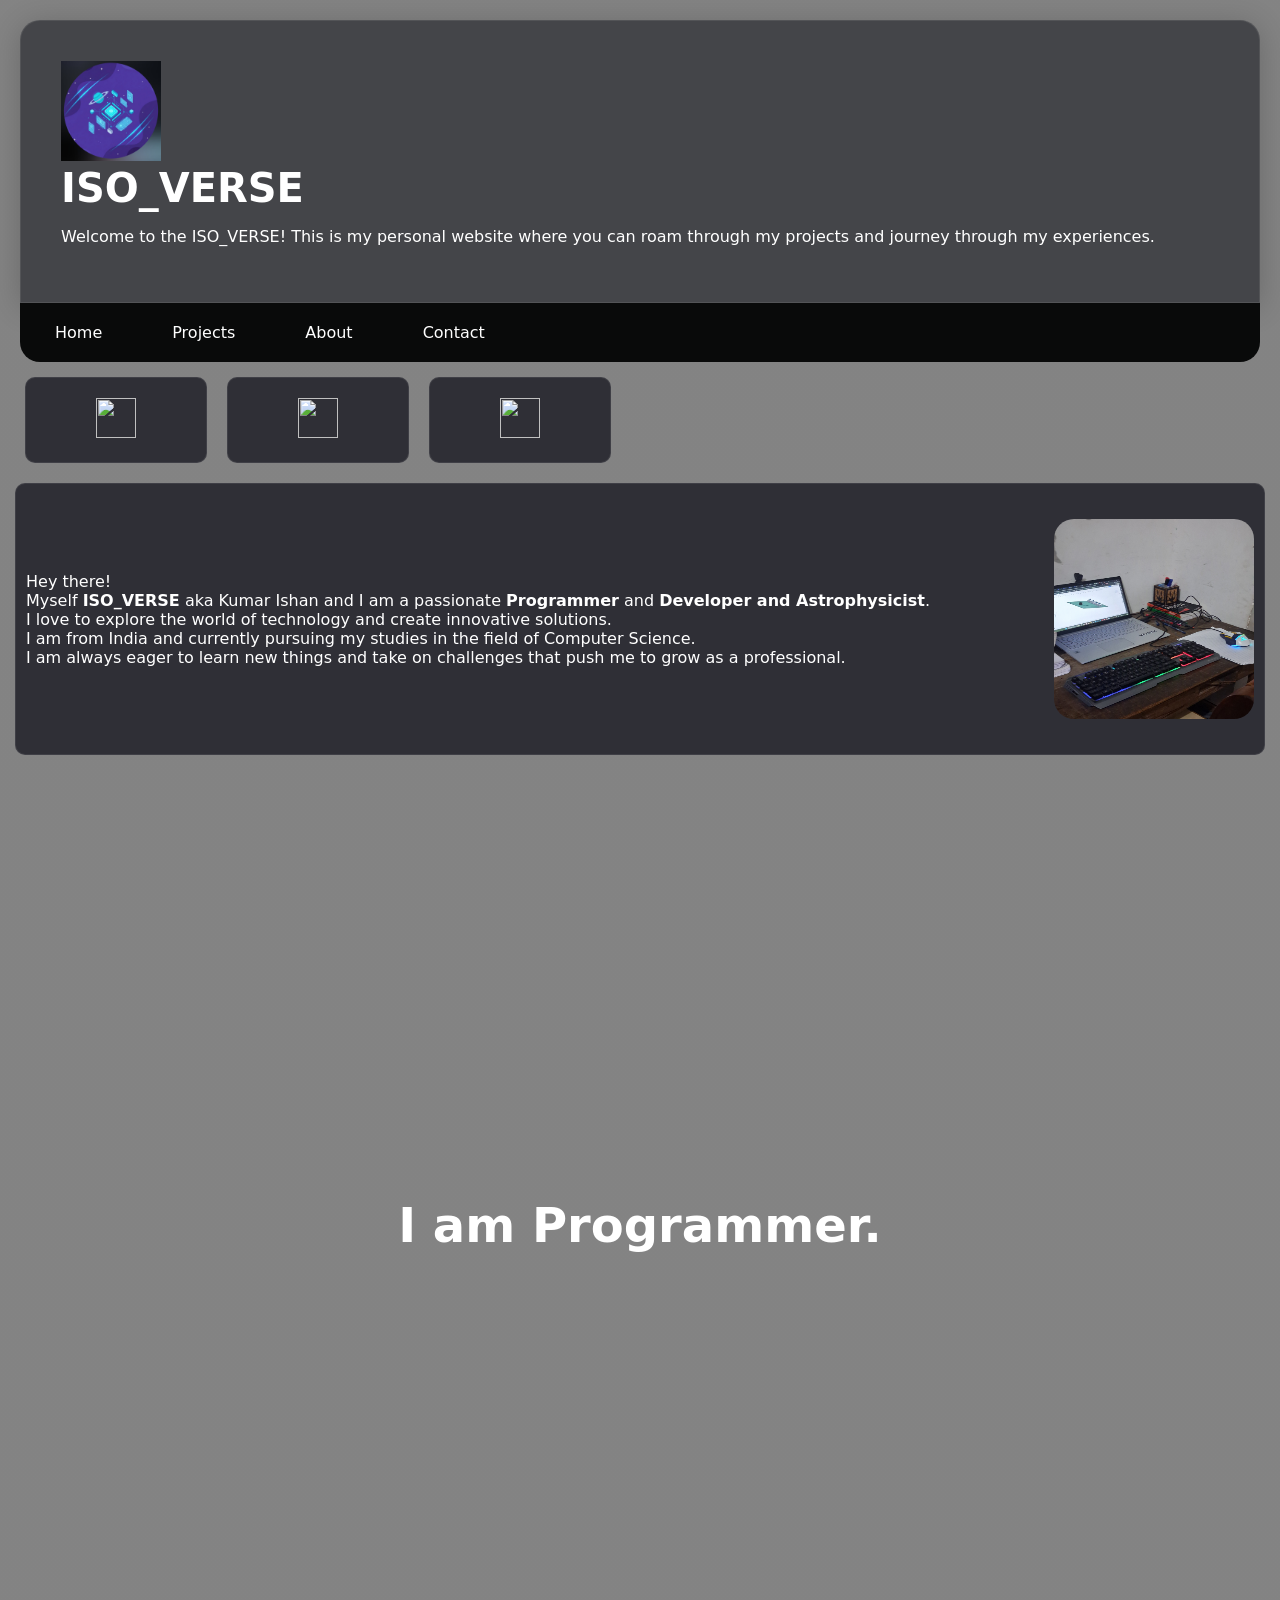
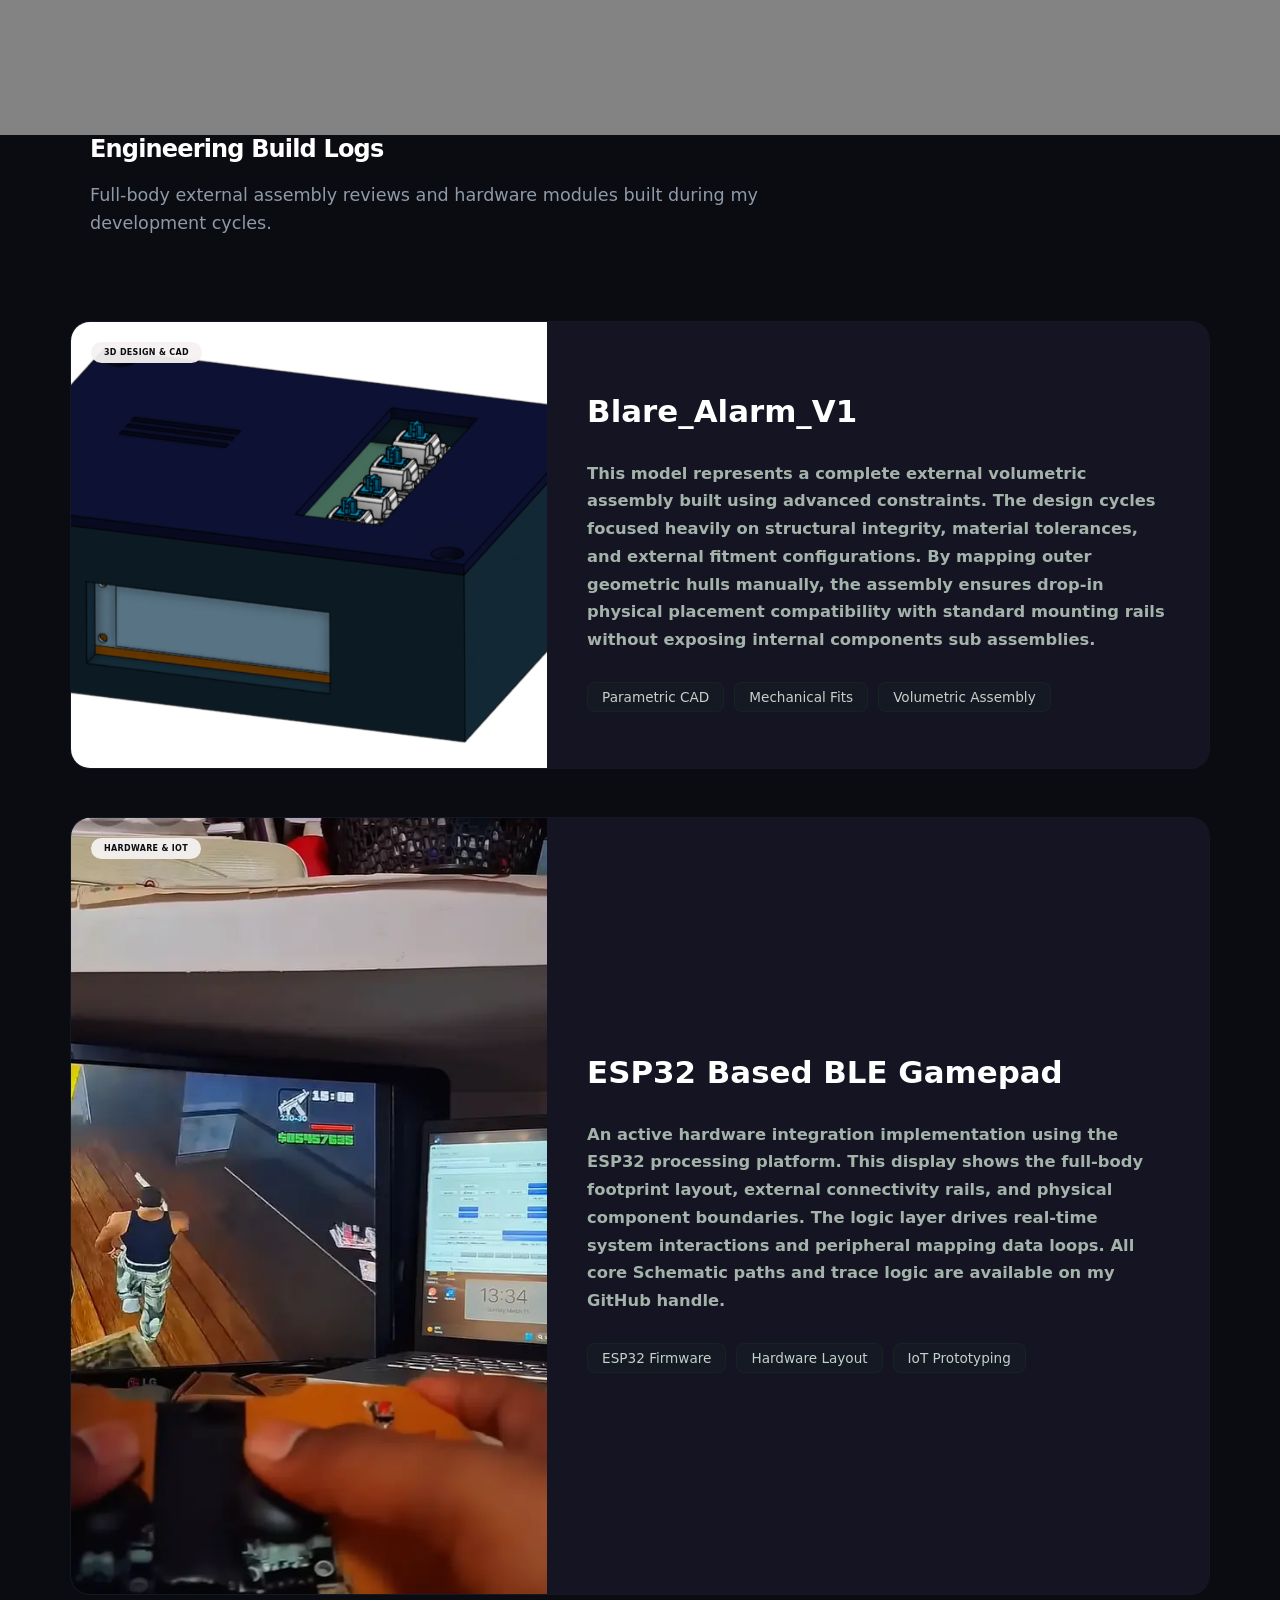
==== commit 2c051cf1: "Fix HTML encoding issues in index.html" ====
--- a/ISO_VERSE/index.html
+++ b/ISO_VERSE/index.html
@@ -11,7 +11,7 @@
 <body>
     <header class = "header">
         <div class="logo">
-            <img src="Screenshot_20260929_204925_Instagram.jpg">
+            <img src="Screenshot_20260929_204925_Instagram.jpg" height="100px" width="100px">
         <h1>ISO_VERSE</h1>
         </div>
         <p>Welcome to the ISO_VERSE! This is my personal website where you can roam through my projects and journey through my experiences.</p>
@@ -123,4 +123,4 @@
             </div>
         </section>
     </body>
-    </html>+    </html>
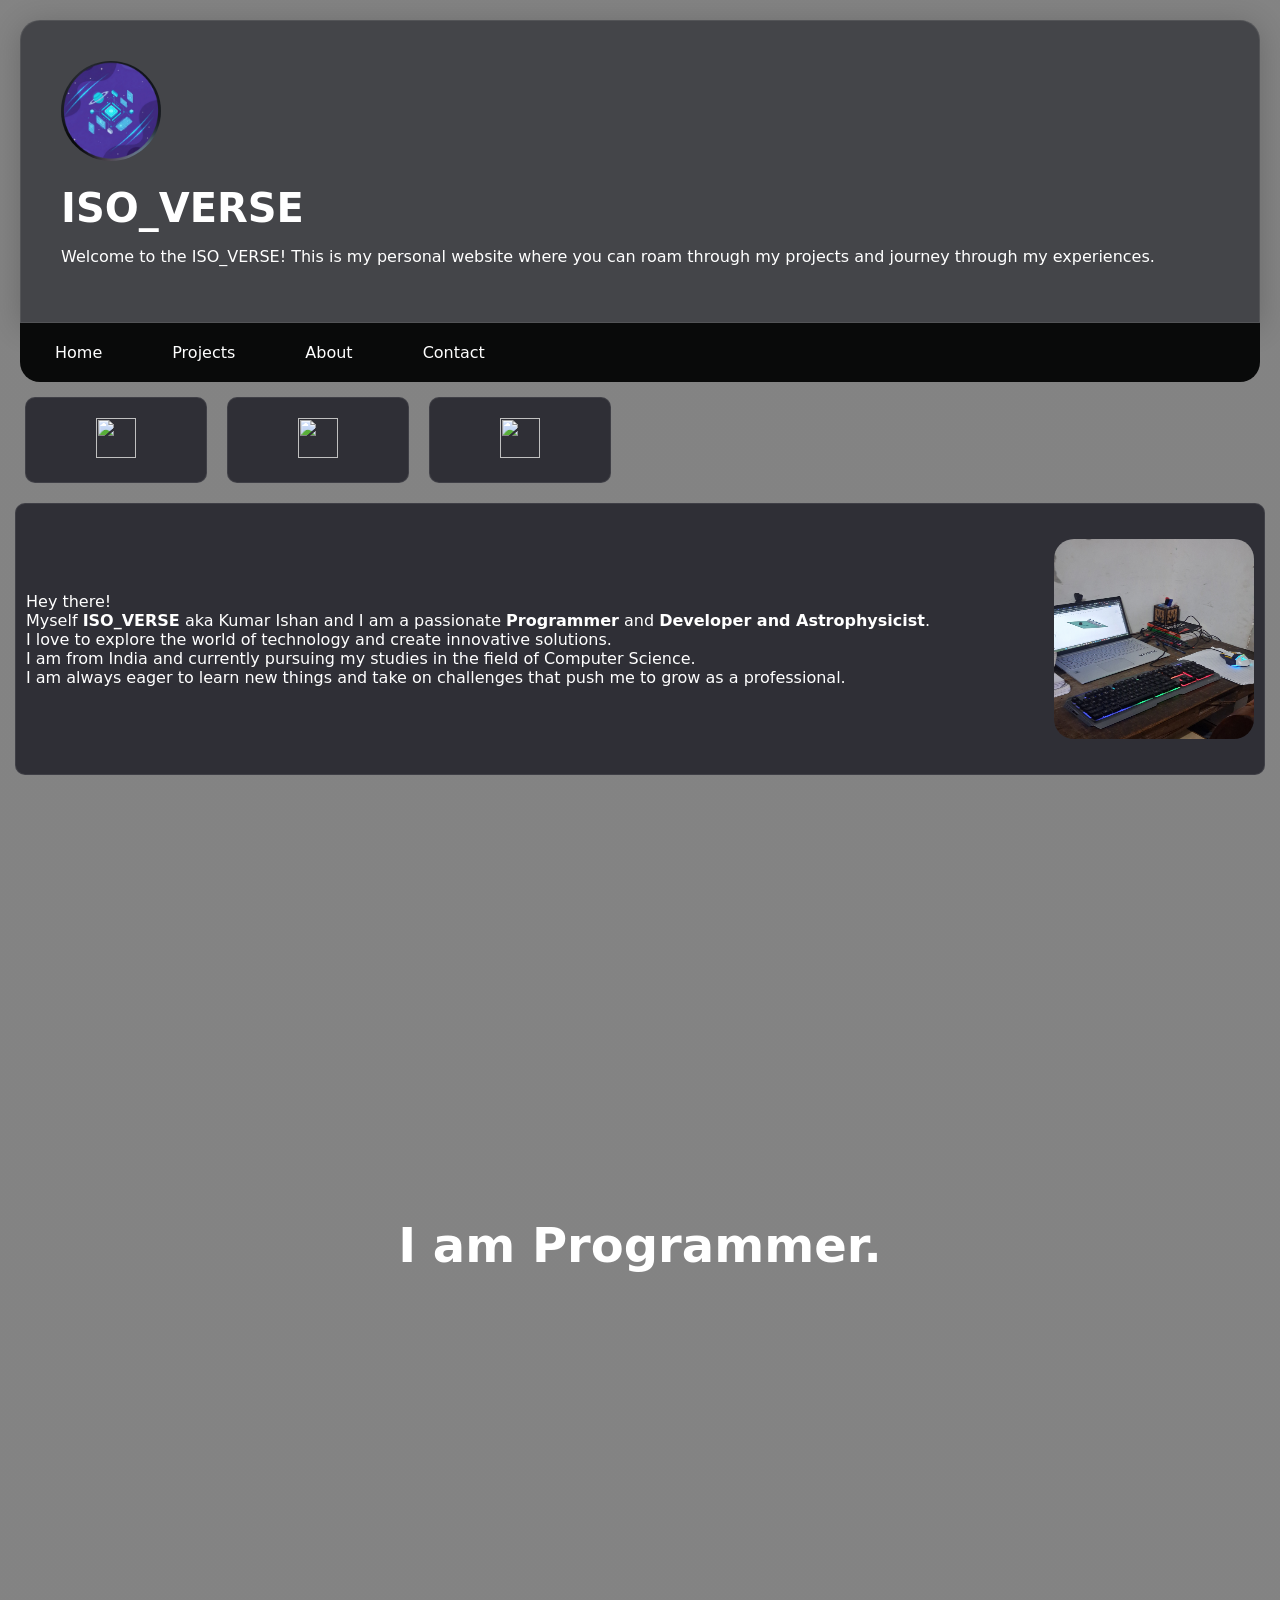
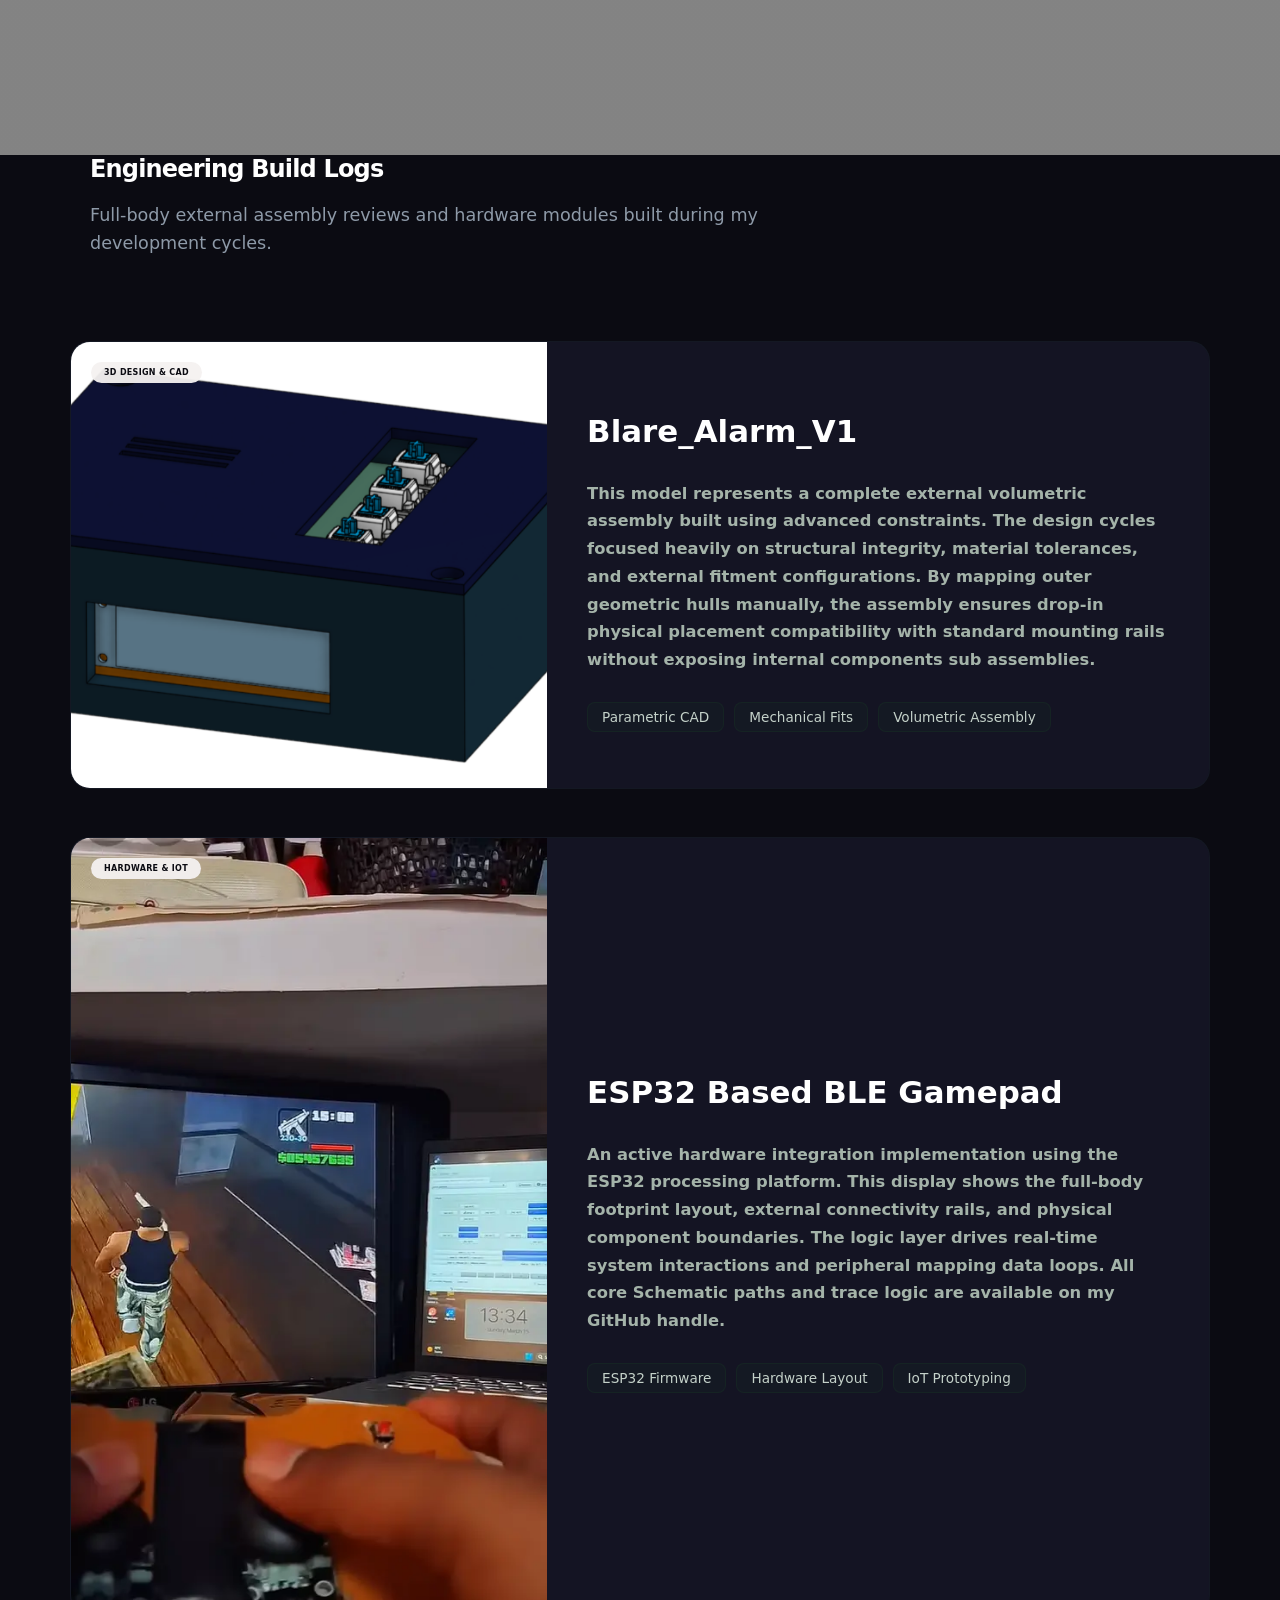
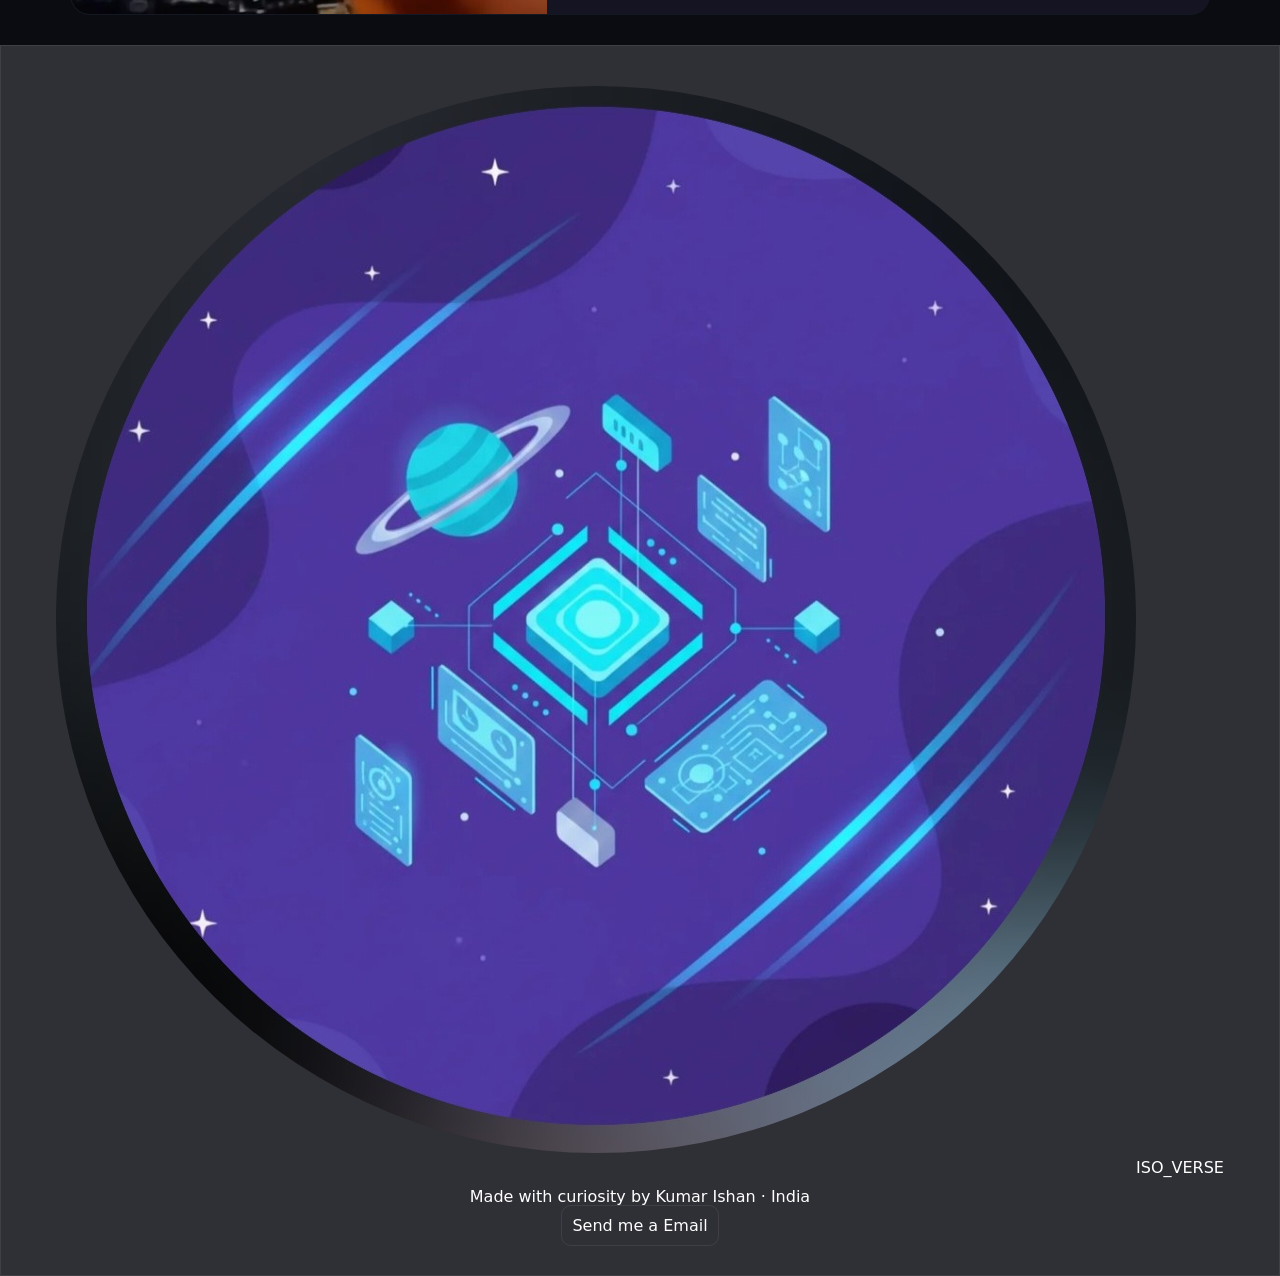
==== commit 743c002f: "updation" ====
--- a/ISO_VERSE/index.html
+++ b/ISO_VERSE/index.html
@@ -11,7 +11,7 @@
 <body>
     <header class = "header">
         <div class="logo">
-            <img src="Screenshot_20260929_204925_Instagram.jpg" height="100px" width="100px">
+            <img src="Screenshot_20260929_204925_Instagram.jpg" height="100px" width="100px" alt="logo" class="logoimg">
         <h1>ISO_VERSE</h1>
         </div>
         <p>Welcome to the ISO_VERSE! This is my personal website where you can roam through my projects and journey through my experiences.</p>
@@ -19,10 +19,10 @@
 
     <nav class="navigation">
         <ul>
-            <li><a href="index.html" class="nav_link">Home</a></li>
-            <li><a href="projects.html" class="nav_link">Projects</a></li>
-            <li><a href="about.html" class="nav_link">About</a></li>
-            <li><a href="contact.html" class="nav_link">Contact</a></li>
+            <li><a href="#" class="nav_link">Home</a></li>
+            <li><a href="#engineering-showcase" class="nav_link">Projects</a></li>
+            <li><a href="#" class="nav_link">About</a></li>
+            <li><a href="#sitefooter" class="nav_link">Contact</a></li>
         </ul>
 
     </nav>
@@ -122,5 +122,15 @@
                 </div>
             </div>
         </section>
+
+         <footer class="sitefooter">
+        <div class="footerinner">
+            <span class="footernote" >
+                <img src="Screenshot_20260929_204925_Instagram.jpg" alt="IV" class="logoimg">ISO_VERSE
+            </span>
+             <span class="footernote">Made with curiosity by Kumar Ishan · India</span>
+             <span class="footernote"><a href="mailto:kumarishan08112009@gmail.com" class="foote">Send me a Email</a></span>
+            </div>
+    </footer>
     </body>
-    </html>
+    </html>
--- a/ISO_VERSE/style.css
+++ b/ISO_VERSE/style.css
@@ -87,7 +87,7 @@
         background-color: #adc1d1;
         border-radius: 40px;
     }
-   
+    
     #get_link {
         text-align: center;
         margin: 5px;
@@ -256,4 +256,40 @@
             margin-top: 46px;
             margin: 50px;
 
-        }+        }
+        .logoimg{
+            border-radius: 50%;
+            margin-bottom: 20px;
+        }
+        .sitefooter{
+            padding: 30px;
+            border: 1px solid rgba(255, 255, 255, 0.08);
+            background-color: #2f2f36;
+
+        }
+        .footerinner{
+            max-width: 1200px;
+            margin: 0 auto;
+            display: flex;
+            flex-direction: column;
+            align-items: center;
+            justify-content: center;
+            gap: 10px;
+            padding: 10px;
+        }
+
+        .footernote .foote {
+             border: 1px solid rgba(255, 255, 255, 0.08);
+             background-color: #2f2f36;
+             padding: 10px 10px;
+             margin: 0px 10px;
+             border-radius: 10px;
+             transition: background-color 0.3s ease;
+            }
+
+            .foote{
+            text-decoration: none;
+            color: #ffffff;
+
+
+        }
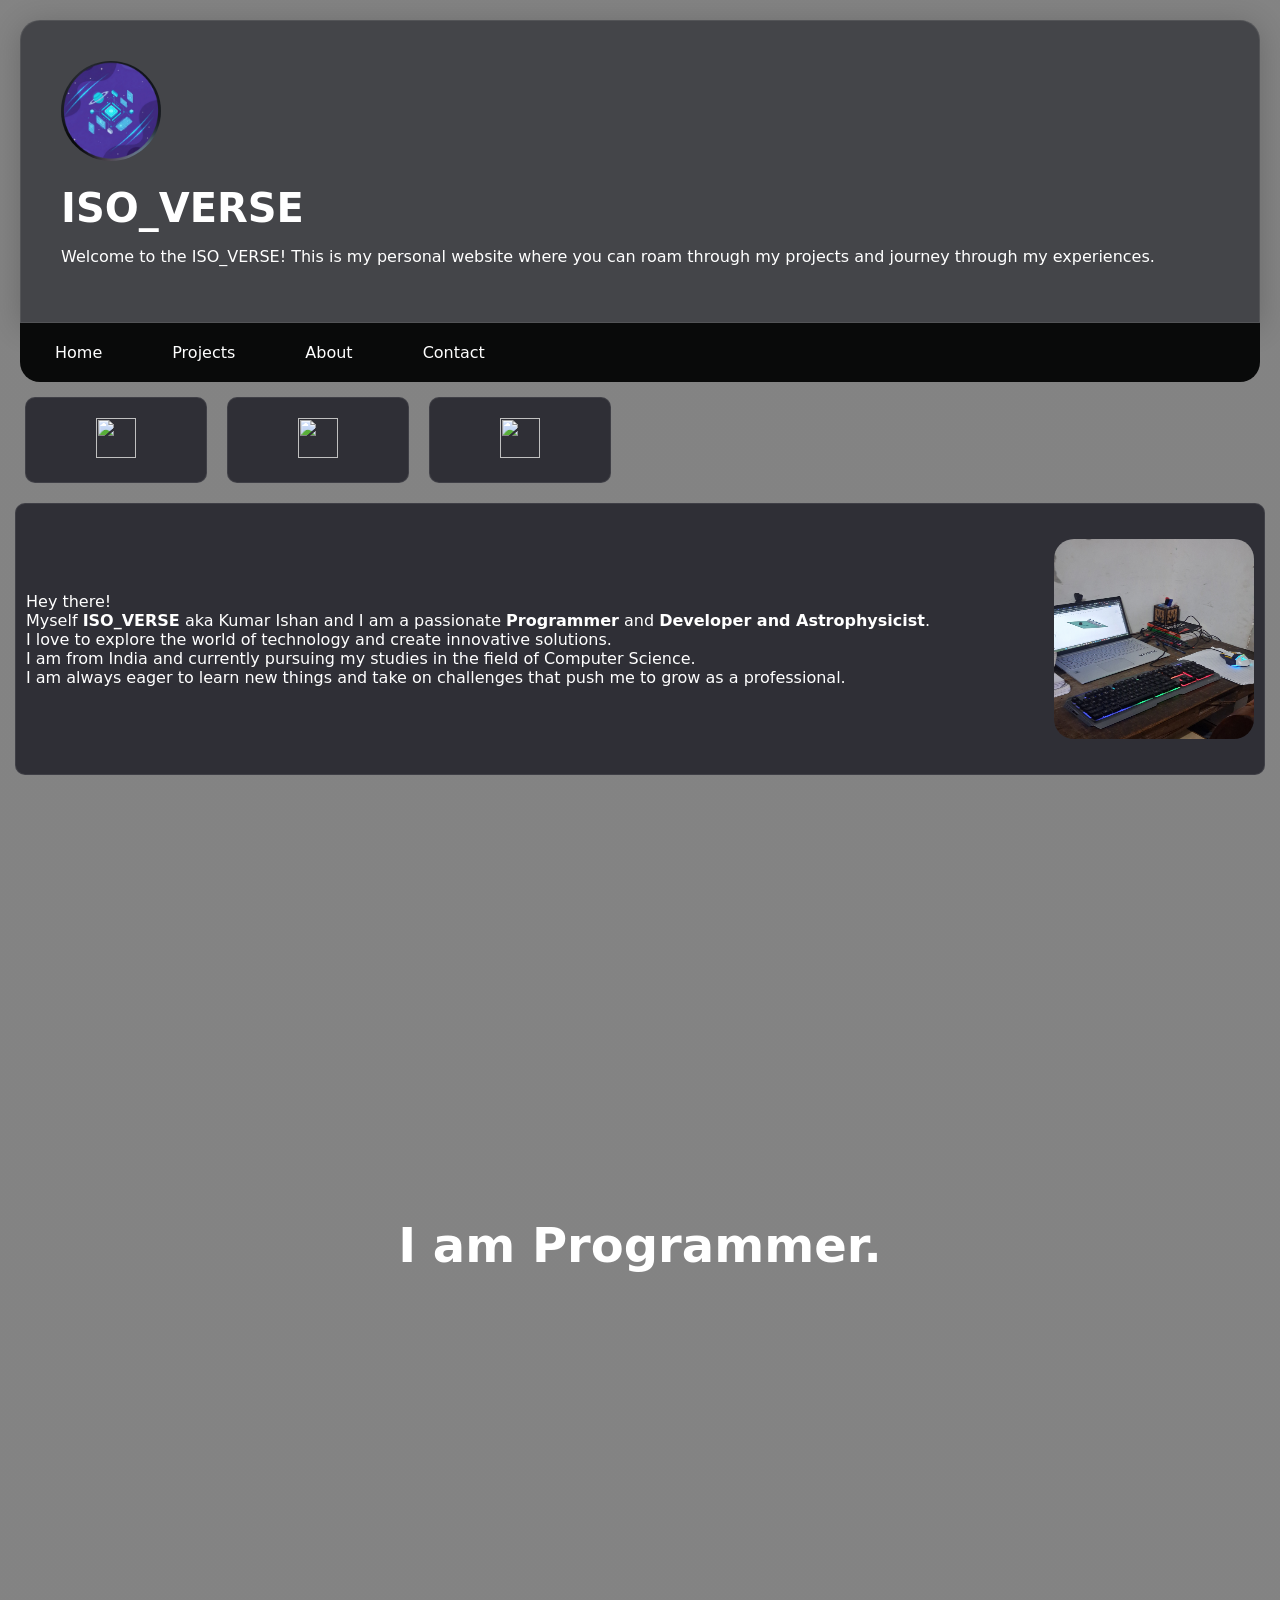
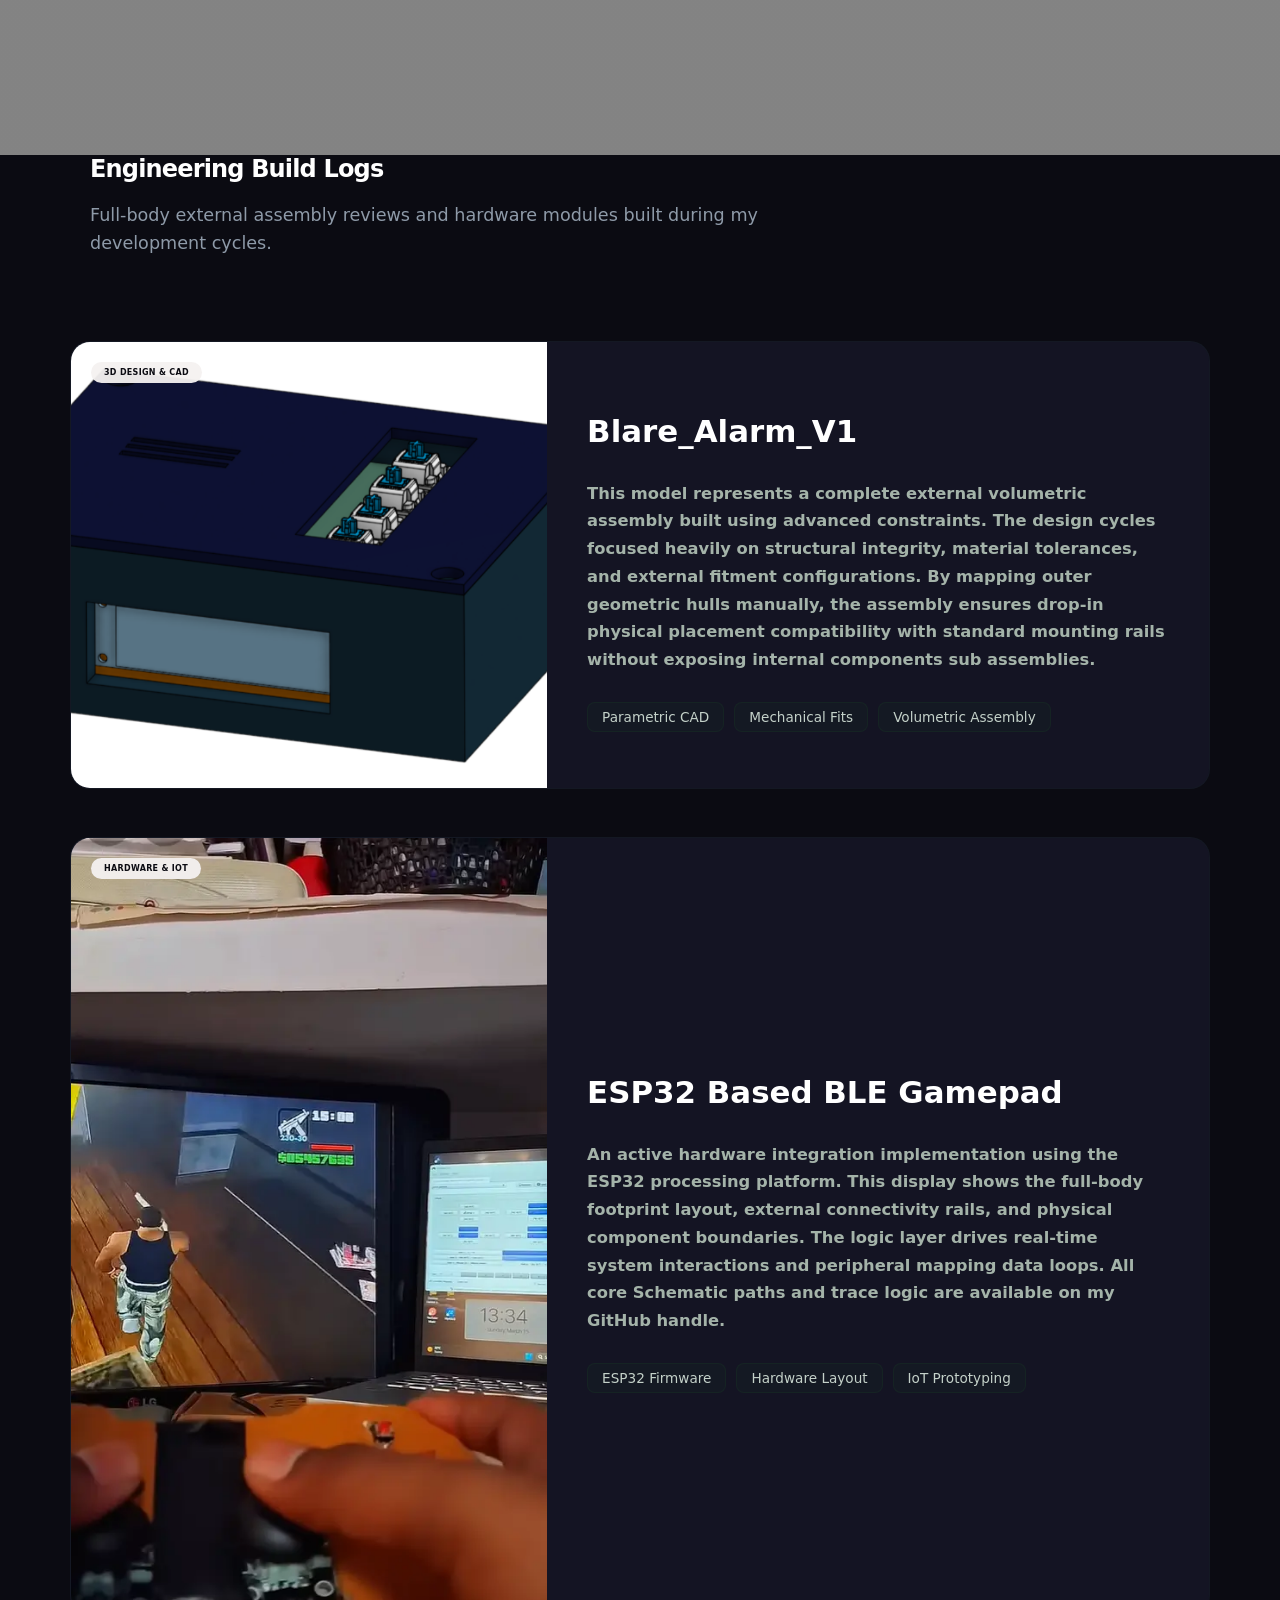
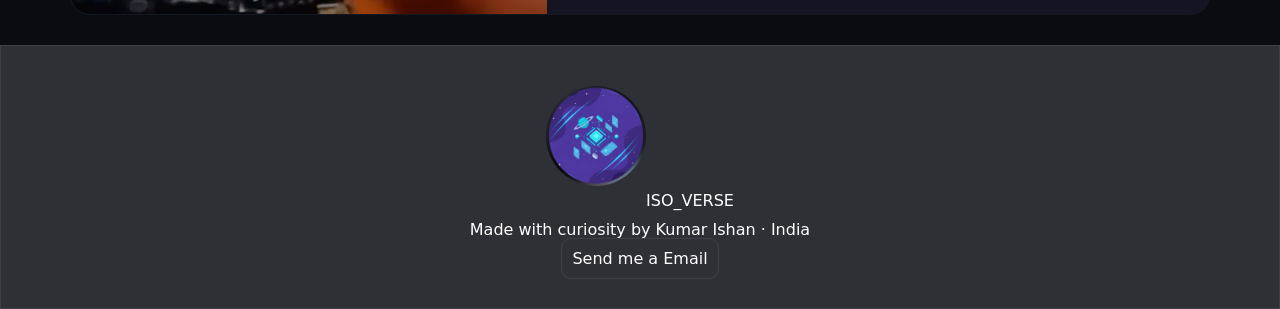
==== commit 9eda3ca1: "Fix HTML encoding issues in index.html" ====
--- a/ISO_VERSE/index.html
+++ b/ISO_VERSE/index.html
@@ -126,11 +126,11 @@
          <footer class="sitefooter">
         <div class="footerinner">
             <span class="footernote" >
-                <img src="Screenshot_20260929_204925_Instagram.jpg" alt="IV" class="logoimg">ISO_VERSE
+                <img src="Screenshot_20260929_204925_Instagram.jpg" alt="IV" class="logoimg" height="100px" width="100px">ISO_VERSE
             </span>
              <span class="footernote">Made with curiosity by Kumar Ishan · India</span>
              <span class="footernote"><a href="mailto:kumarishan08112009@gmail.com" class="foote">Send me a Email</a></span>
             </div>
     </footer>
     </body>
-    </html>+    </html>
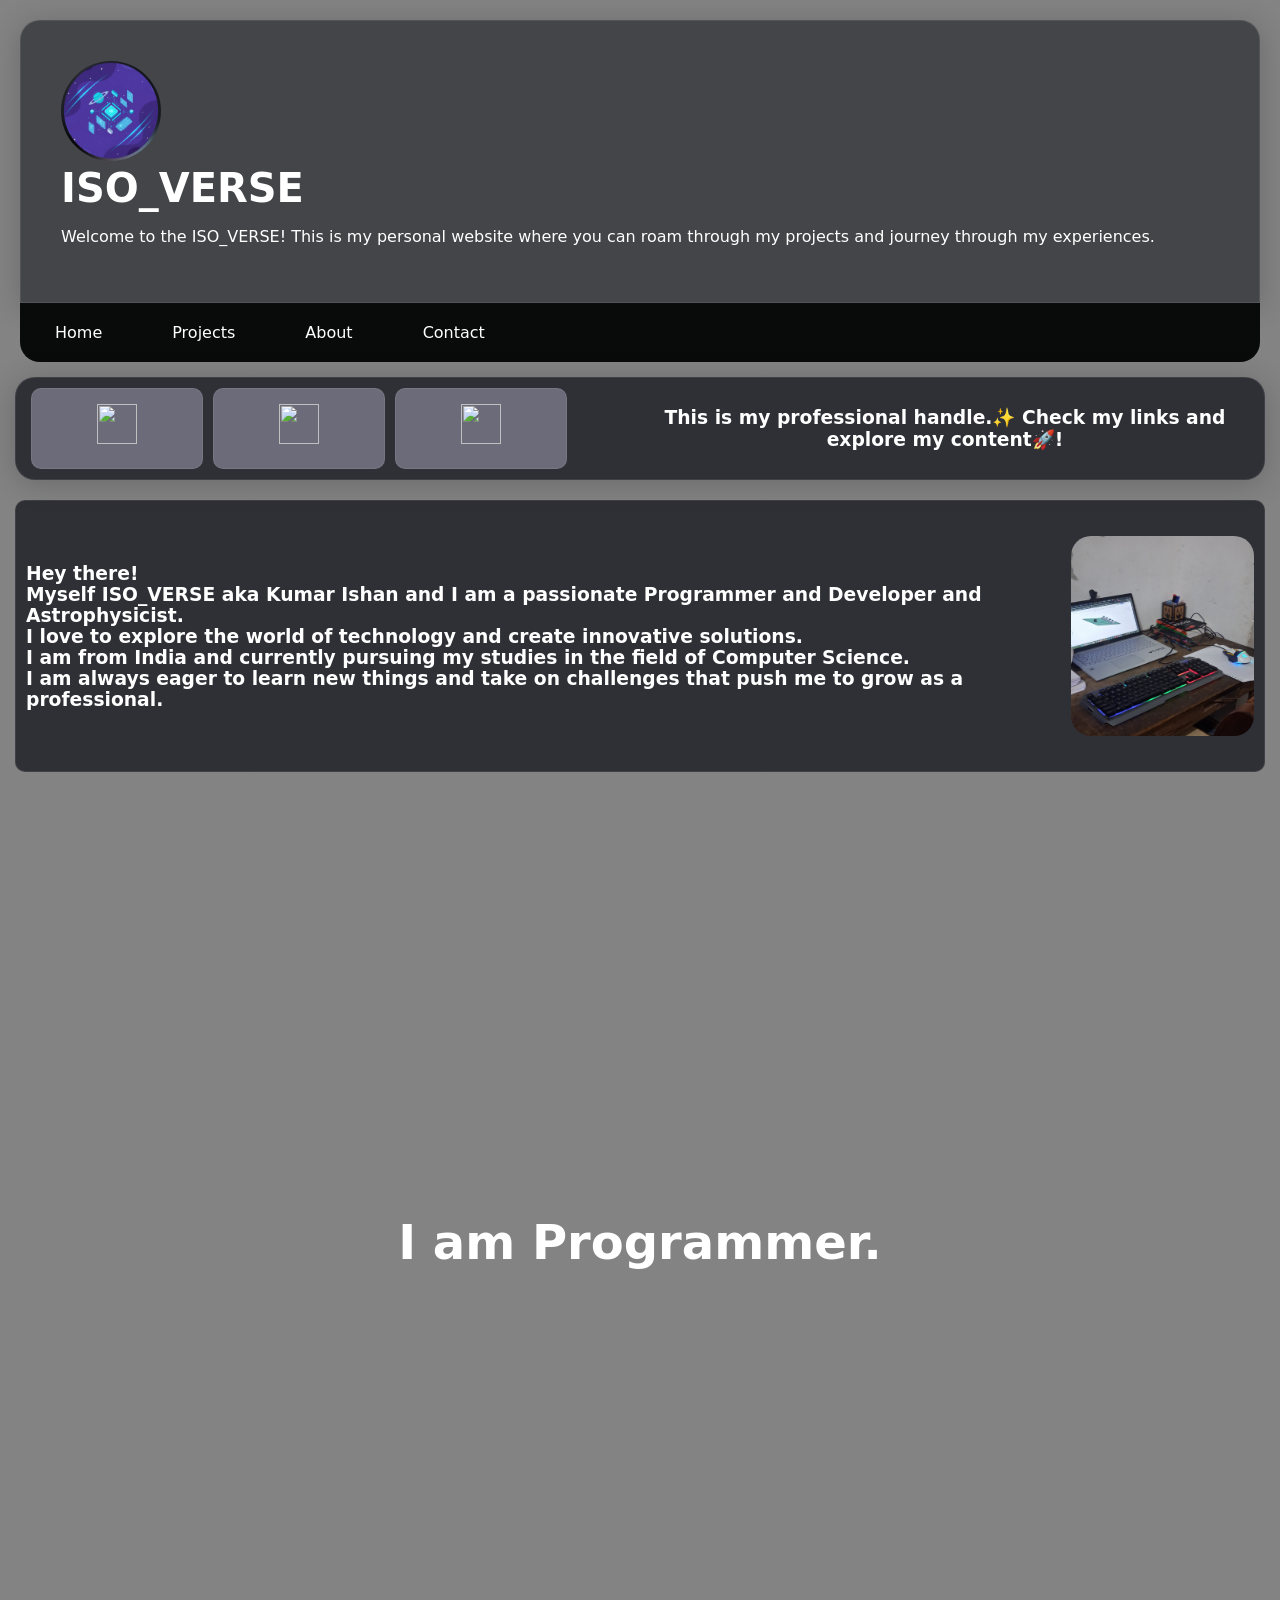
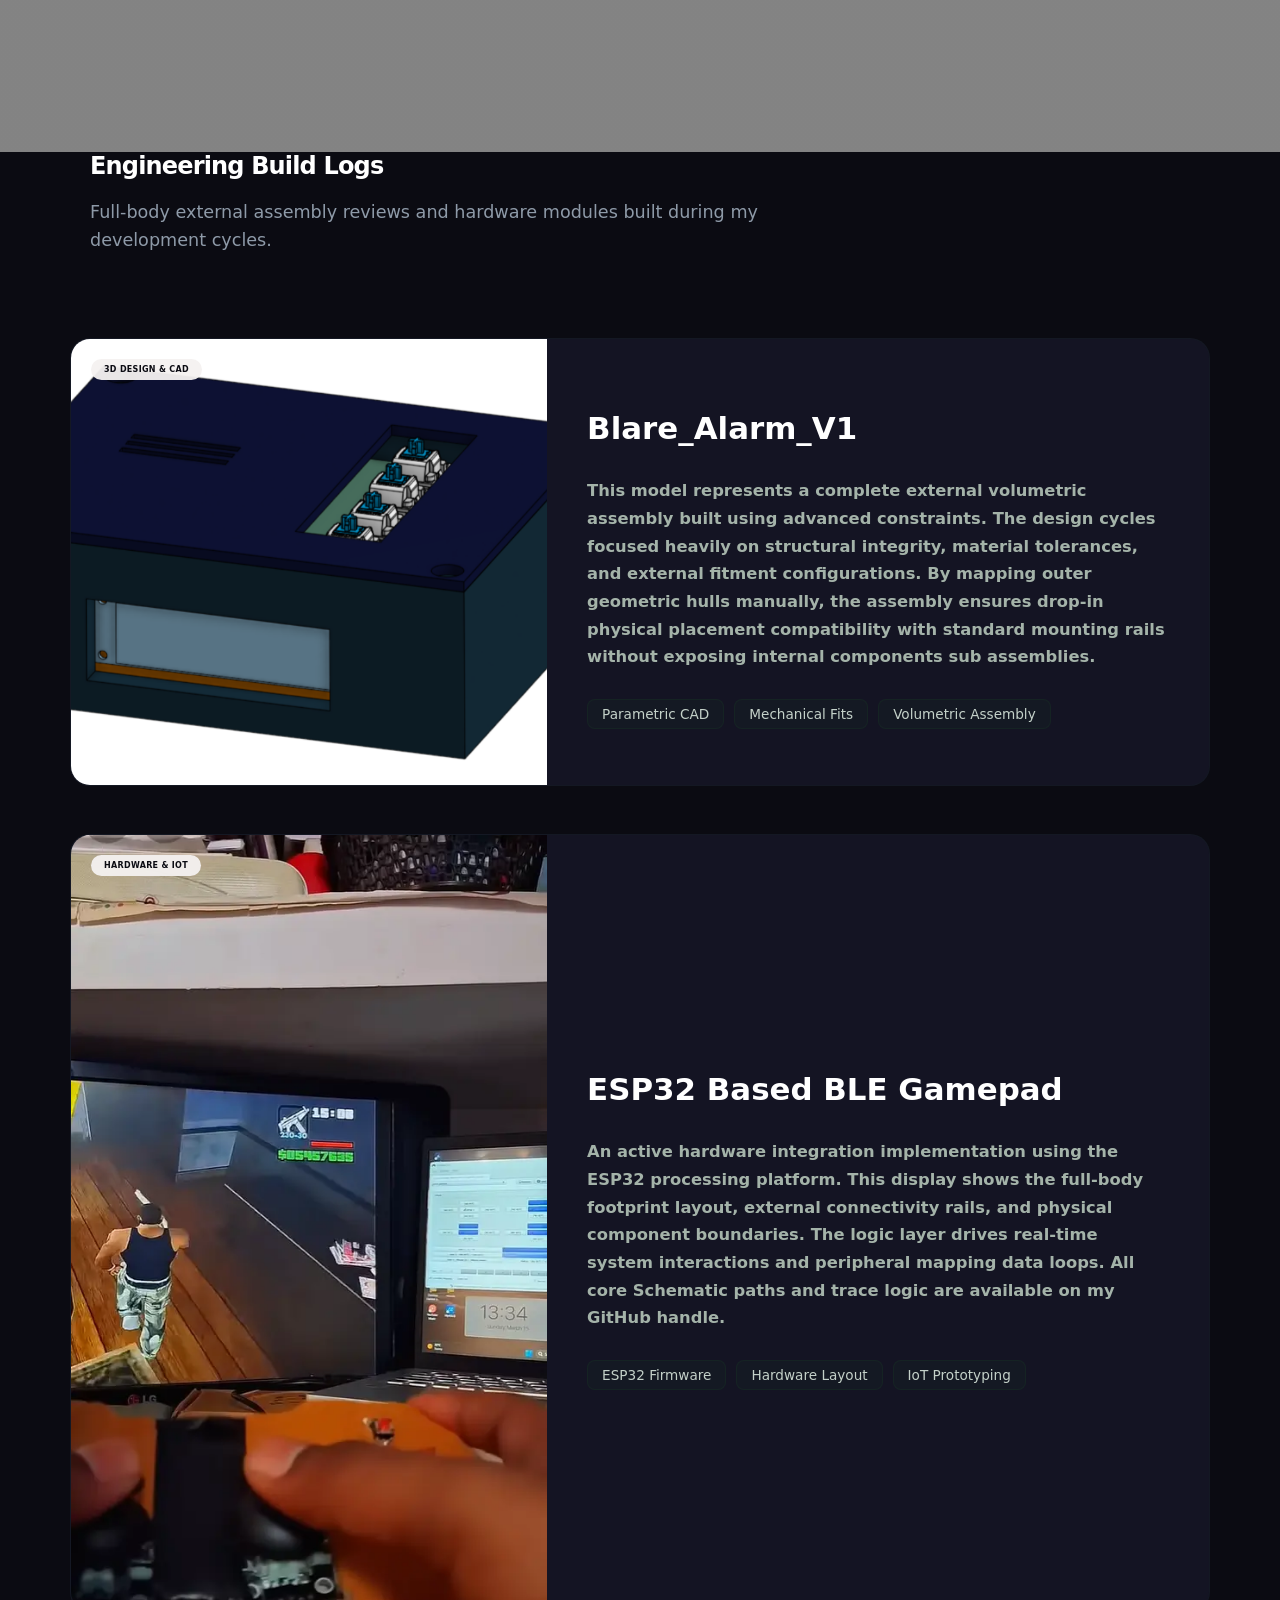
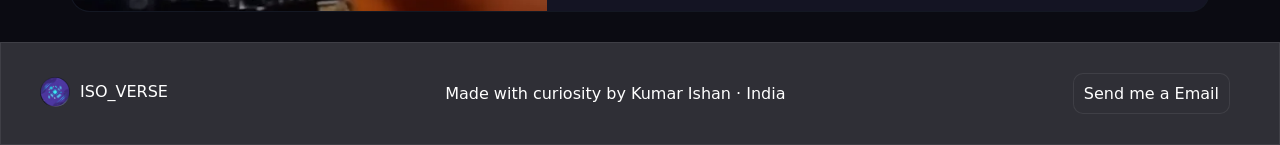
==== commit 7ddba370: "Polishing .html and.css" ====
--- a/ISO_VERSE/index.html
+++ b/ISO_VERSE/index.html
@@ -9,7 +9,7 @@
 </head>
 
 <body>
-    <header class = "header">
+    <header class = "header" id="headic">
         <div class="logo">
             <img src="Screenshot_20260929_204925_Instagram.jpg" height="100px" width="100px" alt="logo" class="logoimg">
         <h1>ISO_VERSE</h1>
@@ -19,9 +19,9 @@
 
     <nav class="navigation">
         <ul>
-            <li><a href="#" class="nav_link">Home</a></li>
+            <li><a href="#text_animation" class="nav_link">Home</a></li>
             <li><a href="#engineering-showcase" class="nav_link">Projects</a></li>
-            <li><a href="#" class="nav_link">About</a></li>
+            <li><a href="#about" class="nav_link">About</a></li>
             <li><a href="#sitefooter" class="nav_link">Contact</a></li>
         </ul>
 
@@ -29,32 +29,35 @@
 
     <aside>
     <div id="get_link">
+      <div id="get_link_inner">
+ 
+          <ul>
+          <li class="prof">
+             
+              <a href="https://github.com/kumarishan0825" class="profile" target="_blank" rel="noopener noreferrer" > <img src="https://img.icons8.com/?size=100&id=12599&format=png&color=000000" alt="" height="40" width="40"></a></li>
+          <li class="prof">
+              
+              <a href="https://instagram.com/isovoir?igsh=OWwwZXR3OTg2a3l0" class="profile" target="_blank" rel="noopener noreferrer"><img src="https://img.icons8.com/?size=100&id=32309&format=png&color=000000" alt="" height="40" width="40"></a></li>
+          <li class="prof">
+              
+              <a href="https://www.youtube.com/@IsoVoir" class="profile" target="_blank" rel="noopener noreferrer"><img src="https://img.icons8.com/?size=100&id=37326&format=png&color=000000" alt="" height="40" width="40"></a></li>
+              
+          <li class="proftext">
+            <h3>This is my professional handle.✨ Check my links and explore my content🚀!</h3>
+          </li>
+          </ul>
+      </div>
+        
+         
+        <div class="para" id="about">
 
-        
-        <ul>
-        <li class="prof">
-           
-            <a href="https://github.com/kumarishan0825" class="profile" > <img src="https://img.icons8.com/?size=100&id=12599&format=png&color=000000" alt="" height="40" width="40"></a></li>
-        <li class="prof">
-            
-            <a href="https://instagram.com/isovoir?igsh=OWwwZXR3OTg2a3l0" class="profile" ><img src="https://img.icons8.com/?size=100&id=32309&format=png&color=000000" alt="" height="40" width="40"></a></li>
-        <li class="prof">
-            
-            <a href="https://www.youtube.com/@IsoVoir" class="profile" ><img src="https://img.icons8.com/?size=100&id=37326&format=png&color=000000" alt="" height="40" width="40"></a></li>
-          
-            
-            
-        </ul>
-         
-        <div class="para">
-
-            <p > Hey there! 
+            <h3> Hey there! 
                 <br>
                 Myself <b>ISO_VERSE</b> aka Kumar Ishan and I am a passionate <b>Programmer</b> and <b>Developer and Astrophysicist</b>.
                 <br> I love to explore the world of technology and create innovative solutions.
                 <br> I am from India and currently pursuing my studies in the field of Computer Science. 
                 <br> I am always eager to learn new things and take on challenges that push me to grow as a professional.
-            </p>
+            </h3>
 
             <img src="inter.jpg" alt="" height="200" width="200">
 
@@ -123,14 +126,14 @@
             </div>
         </section>
 
-         <footer class="sitefooter">
+         <footer class="sitefooter" id="sitefooter">
         <div class="footerinner">
             <span class="footernote" >
-                <img src="Screenshot_20260929_204925_Instagram.jpg" alt="IV" class="logoimg" height="100px" width="100px">ISO_VERSE
+                <a href="#headic" class="logolink"><img src="Screenshot_20260929_204925_Instagram.jpg" alt="logo" class="logoimgf">ISO_VERSE</a>
             </span>
              <span class="footernote">Made with curiosity by Kumar Ishan · India</span>
-             <span class="footernote"><a href="mailto:kumarishan08112009@gmail.com" class="foote">Send me a Email</a></span>
+             <span class="footernote" id="emaillink"><a href="mailto:kumarishan08112009@gmail.com" class="foote">Send me a Email</a></span>
             </div>
     </footer>
     </body>
-    </html>
+    </html>
--- a/ISO_VERSE/style.css
+++ b/ISO_VERSE/style.css
@@ -31,13 +31,13 @@
         
         top: 0;
         z-index: 1000;
-
+        
         padding: 40px;
         margin-left: 20px;
         margin-right: 20px;
         margin-top: 20px;
-
-
+        
+        
         border-radius: 20px 20px 0px 0px;
 
     }
@@ -93,15 +93,38 @@
         margin: 5px;
         padding: 10px;
     }
+    #get_link_inner{
+        background-color: #2f2f36;
+            margin: 0 auto;
+            display: flex;
+            align-items: center;
+            justify-content: space-between;
+            gap: 40px;
+            padding: 10px;
+            backdrop-filter: blur(16px);
+            -webkit-backdrop-filter: blur(16px);
+            border: 1px solid rgba(255, 255, 255, 0.08);
+            box-shadow: 0 4px 30px rgba(0, 0, 0, 0.2);
+            
+        border-radius: 20px;
+
+            top: 0;
+            z-index: 1000;
+
+    }
     .prof {
+        margin: 0px 5px;
+        padding: 5px;
         display: inline-block;
-        margin: 0px 10px;
         border: 1px solid rgba(255, 255, 255, 0.08);
-        background-color: #2f2f36;
+        background-color: #6b6b79;
         border-radius: 10px;
-        padding: 10px 10px;
         text-align: center;
         transition: background-color 0.5s, border-radius 0.5s;
+    }
+    .proftext {
+        margin-left: 64px;
+        display: inline-block;
     }
 
     .profile {
@@ -257,12 +280,8 @@
             margin: 50px;
 
         }
-        .logoimg{
-            border-radius: 50%;
-            margin-bottom: 20px;
-        }
         .sitefooter{
-            padding: 30px;
+            padding: 20px;
             border: 1px solid rgba(255, 255, 255, 0.08);
             background-color: #2f2f36;
 
@@ -271,14 +290,13 @@
             max-width: 1200px;
             margin: 0 auto;
             display: flex;
-            flex-direction: column;
             align-items: center;
-            justify-content: center;
-            gap: 10px;
+            justify-content: space-between;
+            gap: 24px;
             padding: 10px;
         }
 
-        .footernote .foote {
+          #emaillink{
              border: 1px solid rgba(255, 255, 255, 0.08);
              background-color: #2f2f36;
              padding: 10px 10px;
@@ -290,6 +308,24 @@
             .foote{
             text-decoration: none;
             color: #ffffff;
-
-
-        }
+        }
+        .logolink {
+              color: #ffffff;
+             display: inline-flex; 
+             align-items: center;
+             gap: 10px;
+             text-decoration: none;
+             font: 800 1rem ; 
+            }
+            .logoimgf{
+             width: 30px; 
+             text-decoration: none;
+             aspect-ratio: 1; 
+             display: grid;
+             place-items: center; 
+             border-radius: 50%; 
+             font: 500 .78rem ; 
+            }
+          .logoimg{
+            border-radius: 50%;
+          }
